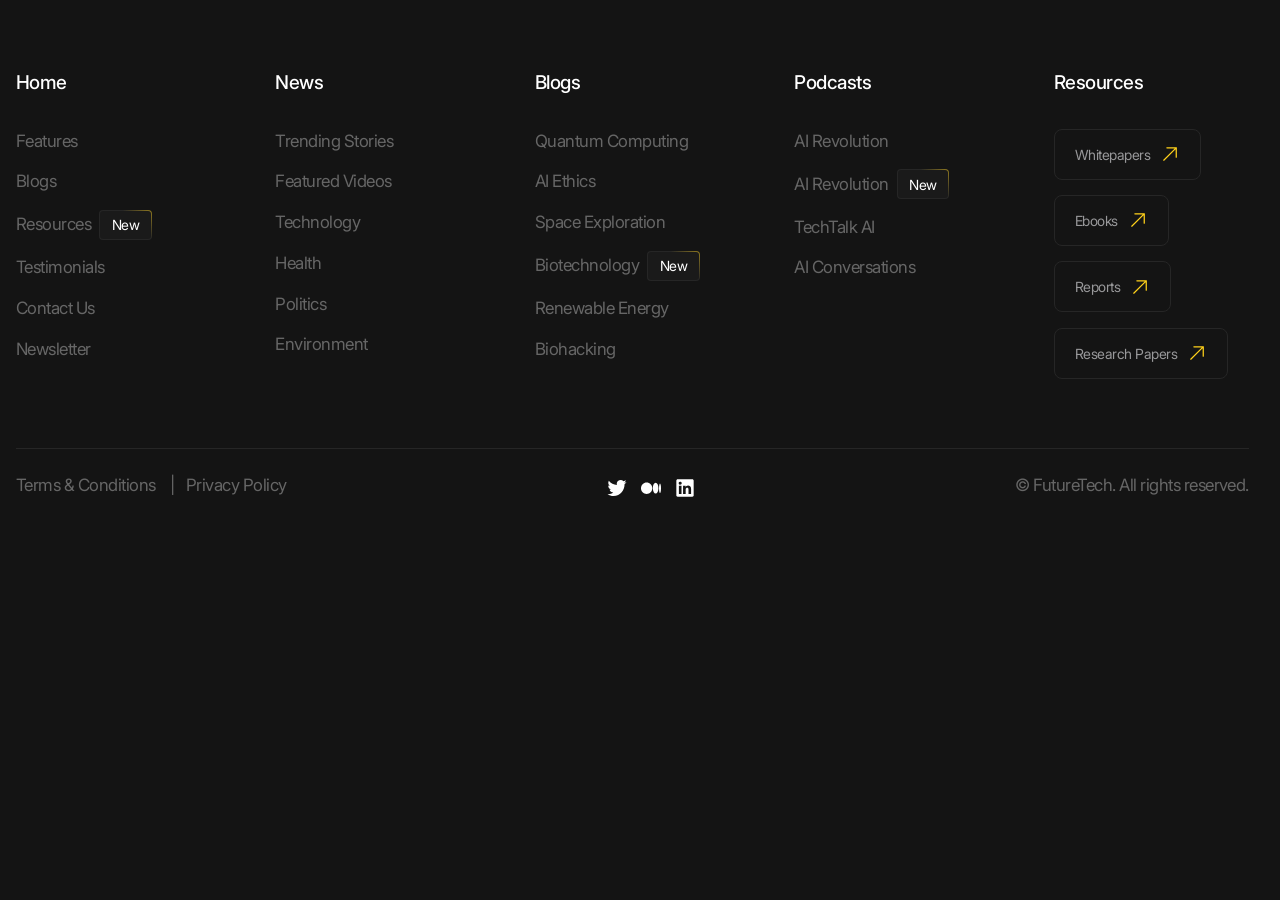
==== index.html @ 6d13c12e "footer" ====
<!doctype html>
<html lang="en">
  <head>
    <meta charset="UTF-8" />
    <meta name="viewport" content="width=device-width, initial-scale=1.0" />
    <title>Future Tech | Home</title>
    <link rel="stylesheet" href="./styles/main.css" />
  </head>
  <body>
    <header class="header" data-js-header>
      <div class="header__promo">
        <div class="header__promo-inner container">
          <a href="/" class="header__promo-link"
            ><span class="icon icon-yellow-arrow"
              >Subscribe to our Newsletter For New & latest Blogs and Resources</span
            ></a
          >
        </div>
      </div>
      <div class="header__body">
        <div class="header__body-inner container">
          <a href="/" title="Home" aria-label="Home" class="header__logo logo">
            <img src="./icons/Logo.svg" width="179" height="50" alt="" class="logo__image" />
          </a>
          <div class="header__overlay" data-js-header-overlay>
            <nav class="header__menu">
              <ul class="header__menu-list">
                <li class="header__menu-item">
                  <a href="/" class="header__menu-link is-active">Home</a>
                </li>
                <li class="header__menu-item">
                  <a href="/" class="header__menu-link">News</a>
                </li>
                <li class="header__menu-item">
                  <a href="/" class="header__menu-link">Podcasts</a>
                </li>
                <li class="header__menu-item">
                  <a href="/" class="header__menu-link">Resources</a>
                </li>
              </ul>
            </nav>
            <a href="/" class="header__contact-us-link button button-accent">Contact Us</a>
          </div>
          <button
            class="header__burger-button burger-button visible-mobile"
            type="button"
            aria-label="Open Menu"
            title="Open Menu"
            data-js-header-burger-button>
            <span class="burger-button__line"></span>
            <span class="burger-button__line"></span>
            <span class="burger-button__line"></span>
          </button>
        </div>
      </div>
    </header>
    
    <footer class="footer">
      <div class="footer__inner container">
        <div class="footer__body">
          <nav class="footer__menu">
            <div class="footer__menu-column">
              <a href="/" class="footer__menu-main-link">Home</a>
              <ul class="footer__menu-list">
                <li class="footer__menu-item">
                  <a href="/" class="footer__menu-link">Features </a>
                </li>
                <li class="footer__menu-item">
                  <a href="/" class="footer__menu-link">Blogs</a>
                </li>
                <li class="footer__menu-item">
                  <a href="/" class="footer__menu-link">Resources</a>
                  <span class="badge">New</span>
                </li>
                <li class="footer__menu-item">
                  <a href="/" class="footer__menu-link">Testimonials</a>
                </li>
                <li class="footer__menu-item">
                  <a href="/" class="footer__menu-link">Contact Us</a>
                </li>
                <li class="footer__menu-item">
                  <a href="/" class="footer__menu-link">Newsletter</a>
                </li>
              </ul>
            </div>
            <div class="footer__menu-column">
              <a href="/" class="footer__menu-main-link">News</a>
              <ul class="footer__menu-list">
                <li class="footer__menu-item">
                  <a href="/" class="footer__menu-link">Trending Stories</a>
                </li>
                <li class="footer__menu-item">
                  <a href="/" class="footer__menu-link">Featured Videos</a>
                </li>
                <li class="footer__menu-item">
                  <a href="/" class="footer__menu-link">Technology</a>
                </li>
                <li class="footer__menu-item">
                  <a href="/" class="footer__menu-link">Health</a>
                </li>
                <li class="footer__menu-item">
                  <a href="/" class="footer__menu-link">Politics</a>
                </li>
                <li class="footer__menu-item">
                  <a href="/" class="footer__menu-link">Environment</a>
                </li>
              </ul>
            </div>
            <div class="footer__menu-column">
              <a href="/" class="footer__menu-main-link">Blogs</a>
              <ul class="footer__menu-list">
                <li class="footer__menu-item">
                  <a href="/" class="footer__menu-link">Quantum Computing</a>
                </li>
                <li class="footer__menu-item">
                  <a href="/" class="footer__menu-link">AI Ethics</a>
                </li>
                <li class="footer__menu-item">
                  <a href="/" class="footer__menu-link">Space Exploration</a>
                </li>
                <li class="footer__menu-item">
                  <a href="/" class="footer__menu-link">Biotechnology</a>
                  <span class="badge">New</span>
                </li>
                <li class="footer__menu-item">
                  <a href="/" class="footer__menu-link">Renewable Energy</a>
                </li>
                <li class="footer__menu-item">
                  <a href="/" class="footer__menu-link">Biohacking</a>
                </li>
              </ul>
            </div>
            <div class="footer__menu-column">
              <a href="/" class="footer__menu-main-link">Podcasts</a>
              <ul class="footer__menu-list">
                <li class="footer__menu-item">
                  <a href="/" class="footer__menu-link">AI Revolution</a>
                </li>
                <li class="footer__menu-item">
                  <a href="/" class="footer__menu-link">AI Revolution</a>
                  <span class="badge">New</span>
                </li>
                <li class="footer__menu-item">
                  <a href="/" class="footer__menu-link">TechTalk AI</a>
                </li>
                <li class="footer__menu-item">
                  <a href="/" class="footer__menu-link">AI Conversations</a>
                </li>
              </ul>
            </div>
            <div class="footer__menu-column">
              <a href="/" class="footer__menu-main-link">Resources</a>
              <ul class="footer__menu-list">
                <li class="footer__menu-item">
                  <a href="/" class="footer__menu-link button"
                    ><span class="icon icon-yellow-arrow">Whitepapers</span></a
                  >
                </li>
                <li class="footer__menu-item">
                  <a href="/" class="footer__menu-link button"
                    ><span class="icon icon-yellow-arrow">Ebooks</span></a
                  >
                </li>
                <li class="footer__menu-item">
                  <a href="/" class="footer__menu-link button"
                    ><span class="icon icon-yellow-arrow">Reports</span></a
                  >
                </li>
                <li class="footer__menu-item">
                  <a href="/" class="footer__menu-link button"
                    ><span class="icon icon-yellow-arrow">Research Papers</span></a
                  >
                </li>
              </ul>
            </div>
          </nav>
        </div>
        <div class="footer__extra">
          <div class="footer__extra-menu">
            <ul class="footer__extra-menu-list">
              <li class="footer__extra-menu-item">
                <a href="/" class="footer__extra-menu-link"> Terms & Conditions </a>
              </li>
              <li class="footer__extra-menu-item">
                <a href="/" class="footer__extra-menu-link"> Privacy Policy </a>
              </li>
            </ul>
          </div>
          <div class="footer__soc1als soc1als">
            <ul class="soc1als__list">
              <li class="soc1als__item">
                <a
                  href=""
                  class="soc1als__link"
                  target="_blank"
                  aria-label="Twitter"
                  title="Twitter">
                  <svg
                    width="24"
                    height="24"
                    viewBox="0 0 24 24"
                    fill="none"
                    xmlns="http://www.w3.org/2000/svg">
                    <path
                      d="M21.0571 7.18114C21.0664 7.39235 21.0664 7.59395 21.0664 7.80515C21.0756 14.2084 16.3712 21.6004 7.76793 21.6004C5.23048 21.6004 2.73933 20.842 0.600098 19.4212C0.970528 19.4692 1.34096 19.4884 1.71139 19.4884C3.81358 19.4884 5.86021 18.7588 7.51789 17.4052C5.51756 17.3668 3.75802 16.0132 3.14681 14.0356C3.85063 14.1796 4.57296 14.1508 5.25826 13.9492C3.08198 13.5076 1.51691 11.5204 1.50765 9.20675C1.50765 9.18755 1.50765 9.16835 1.50765 9.14915C2.15591 9.52355 2.88751 9.73475 3.62837 9.75395C1.58174 8.33315 0.942746 5.50114 2.18369 3.28353C4.5637 6.31714 8.06427 8.15075 11.8241 8.35235C11.4445 6.67234 11.9631 4.90594 13.1762 3.71553C15.0561 1.88193 18.0196 1.97793 19.7977 3.92673C20.8441 3.71553 21.8535 3.31233 22.7704 2.74593C22.4185 3.86913 21.6869 4.81954 20.7145 5.42434C21.6406 5.30914 22.5481 5.04994 23.4001 4.66594C22.7704 5.64514 21.9739 6.48994 21.0571 7.18114Z"
                      fill="white" />
                  </svg>
                </a>
              </li>
              <li class="soc1als__item">
                <a href="" class="soc1als__link" target="_blank" aria-label="Medium" title="Medium">
                  <svg
                    width="24"
                    height="24"
                    viewBox="0 0 24 24"
                    fill="none"
                    xmlns="http://www.w3.org/2000/svg">
                    <path
                      d="M13.5374 12.2281C13.5374 15.9988 10.5069 19.0556 6.76883 19.0556C3.03073 19.0556 0 15.9981 0 12.2281C0 8.45806 3.0305 5.40039 6.76883 5.40039C10.5072 5.40039 13.5374 8.45737 13.5374 12.2281Z"
                      fill="white" />
                    <path
                      d="M20.9627 12.2285C20.9627 15.7778 19.4474 18.6563 17.5783 18.6563C15.7091 18.6563 14.1938 15.7778 14.1938 12.2285C14.1938 8.67922 15.7089 5.80078 17.578 5.80078C19.4472 5.80078 20.9625 8.67829 20.9625 12.2285"
                      fill="white" />
                    <path
                      d="M24 12.228C24 15.4073 23.4672 17.9862 22.8097 17.9862C22.1522 17.9862 21.6196 15.408 21.6196 12.228C21.6196 9.04797 22.1525 6.46973 22.8097 6.46973C23.467 6.46973 24 9.04774 24 12.228Z"
                      fill="white" />
                  </svg>
                </a>
              </li>
              <li class="soc1als__item">
                <a
                  href=""
                  class="soc1als__link"
                  target="_blank"
                  aria-label="LinkedIn"
                  title="LinkedIn">
                  <svg
                    width="24"
                    height="24"
                    viewBox="0 0 24 24"
                    fill="none"
                    xmlns="http://www.w3.org/2000/svg">
                    <path
                      d="M20.8647 1.59961H3.13554C2.72832 1.59961 2.33777 1.76138 2.04982 2.04933C1.76187 2.33728 1.6001 2.72783 1.6001 3.13505V20.8642C1.6001 21.2714 1.76187 21.6619 2.04982 21.9499C2.33777 22.2378 2.72832 22.3996 3.13554 22.3996H20.8647C21.2719 22.3996 21.6624 22.2378 21.9504 21.9499C22.2383 21.6619 22.4001 21.2714 22.4001 20.8642V3.13505C22.4001 2.72783 22.2383 2.33728 21.9504 2.04933C21.6624 1.76138 21.2719 1.59961 20.8647 1.59961ZM7.79965 19.3186H4.67243V9.38516H7.79965V19.3186ZM6.23388 8.00861C5.87915 8.00661 5.53296 7.89958 5.239 7.70102C4.94504 7.50246 4.71649 7.22127 4.58219 6.89294C4.44789 6.56461 4.41386 6.20386 4.48439 5.8562C4.55492 5.50855 4.72686 5.18958 4.9785 4.93955C5.23014 4.68952 5.5502 4.51964 5.8983 4.45134C6.2464 4.38304 6.60693 4.41939 6.93439 4.5558C7.26185 4.6922 7.54156 4.92255 7.73823 5.21778C7.9349 5.51301 8.03971 5.85988 8.03943 6.21461C8.04278 6.45211 7.99827 6.68784 7.90857 6.90777C7.81887 7.1277 7.68582 7.32732 7.51733 7.49473C7.34884 7.66215 7.14837 7.79392 6.92787 7.88221C6.70736 7.97049 6.47134 8.01348 6.23388 8.00861ZM19.3263 19.3273H16.2005V13.9005C16.2005 12.3001 15.5202 11.8061 14.642 11.8061C13.7147 11.8061 12.8047 12.5052 12.8047 13.9409V19.3273H9.67743V9.39239H12.6848V10.7689H12.7252C13.0271 10.1579 14.0844 9.11361 15.6979 9.11361C17.4428 9.11361 19.3278 10.1493 19.3278 13.1826L19.3263 19.3273Z"
                      fill="white" />
                  </svg>
                </a>
              </li>
            </ul>
          </div>
          <p class="footer__copyright">
            © <time datetime="2024"></time> FutureTech. All rights reserved.
          </p>
        </div>
      </div>
    </footer>
    <script src="./scripts/main.js" type="module" defer></script>
  </body>
</html>
---- styles/main.css ----
@charset "UTF-8";
/**
  Нормализация блочной модели
 */
*,
::before,
::after {
  box-sizing: border-box;
}

/**
  Убираем внутренние отступы слева тегам списков,
  у которых есть атрибут class
 */
:where(ul, ol):where([class]) {
  padding-left: 0;
}

/**
  Убираем внешние отступы body и двум другим тегам,
  у которых есть атрибут class
 */
body,
:where(blockquote, figure):where([class]) {
  margin: 0;
}

/**
  Убираем внешние отступы вертикали нужным тегам,
  у которых есть атрибут class
 */
:where(h1, h2, h3, h4, h5, h6, p, ul, ol, dl):where([class]) {
  margin-block: 0;
}

:where(dd[class]) {
  margin-left: 0;
}

:where(fieldset[class]) {
  margin-left: 0;
  padding: 0;
  border: none;
}

/**
  Убираем стандартный маркер маркированному списку,
  у которого есть атрибут class
 */
:where(ul[class]) {
  list-style: none;
}

:where(address[class]) {
  font-style: normal;
}

/**
  Обнуляем вертикальные внешние отступы параграфа,
  объявляем локальную переменную для внешнего отступа вниз,
  чтобы избежать взаимодействие с более сложным селектором
 */
p {
  --paragraphMarginBottom: 24px;
  margin-block: 0;
}

/**
  Внешний отступ вниз для параграфа без атрибута class,
  который расположен не последним среди своих соседних элементов
 */
p:where(:not([class]):not(:last-child)) {
  margin-bottom: var(--paragraphMarginBottom);
}

/**
  Упрощаем работу с изображениями и видео
 */
img,
video {
  display: block;
  max-width: 100%;
  height: auto;
}

/**
  Наследуем свойства шрифт для полей ввода
 */
input,
textarea,
select,
button {
  font: inherit;
}

html {
  /**
    Пригодится в большинстве ситуаций
    (когда, например, нужно будет "прижать" футер к низу сайта)
   */
  height: 100%;
  /**
    Убираем скачок интерфейса по горизонтали
    при появлении / исчезновении скроллбара
   */
  scrollbar-gutter: stable;
}

/**
  Плавный скролл
 */
html,
:has(:target) {
  scroll-behavior: smooth;
}

body {
  /**
    Пригодится в большинстве ситуаций
    (когда, например, нужно будет "прижать" футер к низу сайта)
   */
  min-height: 100%;
  /**
    Унифицированный интерлиньяж
   */
  line-height: 1.5;
}

/**
  Нормализация высоты элемента ссылки при его инспектировании в DevTools
 */
a:where([class]) {
  display: inline-flex;
}

/**
  Курсор-рука при наведении на элемент
 */
button,
label {
  cursor: pointer;
}

/**
  Приводим к единому цвету svg-элементы
 */
[fill] {
  fill: currentColor;
}

[stroke] {
  stroke: currentColor;
}

/**
  Чиним баг задержки смены цвета при взаимодействии с svg-элементами
 */
svg * {
  transition-property: fill, stroke;
}

/**
  Удаляем все анимации и переходы для людей,
  которые предпочитают их не использовать
 */
@media (prefers-reduced-motion: reduce) {
  *,
  ::before,
  ::after {
    animation-duration: 0.01ms !important;
    animation-iteration-count: 1 !important;
    transition-duration: 0.01ms !important;
    scroll-behavior: auto !important;
  }
}
html.is-lock {
  overflow: hidden;
}

body {
  font-size: clamp(0.875rem, 0.7944214876rem + 0.3305785124vw, 1.125rem);
  display: flex;
  flex-direction: column;
  font-family: var(--font-family-base);
  letter-spacing: -0.03em;
  color: var(--color-gray-50);
  background-color: var(--color-dark);
}

main {
  flex-grow: 1;
}

h1,
.h1,
h2,
.h2,
h3,
.h3,
h4,
.h4,
h5,
.h5,
h6,
.h6 {
  color: var(--color-light);
}

h1,
.h1,
h2,
.h2,
h3,
.h3 {
  font-family: var(--font-family-accent);
  font-weight: 500;
}

h4,
.h4,
h5,
.h5,
h6,
.h6 {
  font-weight: 600;
}

h1,
.h1 {
  font-size: clamp(1.875rem, 1.069214876rem + 3.305785124vw, 4.375rem);
  line-height: 1.2;
}

h2,
.h2 {
  font-size: clamp(1.75rem, 1.145661157rem + 2.479338843vw, 3.625rem);
  line-height: 1.3;
}

h3,
.h3 {
  font-size: clamp(1.5rem, 1.1776859504rem + 1.3223140496vw, 2.5rem);
  line-height: 1.5;
}

h4,
.h4 {
  font-size: clamp(1.125rem, 0.9638429752rem + 0.6611570248vw, 1.625rem);
}

h5,
.h5 {
  font-size: clamp(1.125rem, 1.0041322314rem + 0.4958677686vw, 1.5rem);
}

h6,
.h6 {
  font-size: clamp(1rem, 0.9194214876rem + 0.3305785124vw, 1.25rem);
}

a,
button,
label,
input,
select,
textarea,
svg * {
  transition-duration: var(--0transition-duration);
}

a {
  color: inherit;
}
@media (any-hover: hover) {
  a:hover {
    color: var(--color-accent);
  }
}
@media (any-hover: none) {
  a:active {
    color: var(--color-accent);
  }
}
a[class] {
  text-decoration: none;
}

:focus-visible {
  outline: 0.125rem dashed var(--color-light);
  outline-offset: 0.25rem;
  transition-duration: 0s !important;
}

a[aria-label],
button[aria-label] {
  position: relative;
}
a[aria-label]::before,
button[aria-label]::before {
  position: absolute;
  top: 50%;
  left: 50%;
  translate: -50% -50%;
  width: 2.75rem;
  height: 2.75rem;
  content: "";
}

.container {
  max-width: calc(var(--container-width) + var(--container-padding-x) * 2);
  margin-inline: auto;
  padding-inline: var(--container-padding-x);
}

.visually-hidden {
  position: absolute !important;
  width: 1px !important;
  height: 1px !important;
  margin: -1px !important;
  border: 0 !important;
  padding: 0 !important;
  white-space: nowrap !important;
  clip: rect(0 0 0 0) !important;
  clip-path: inset(100%) !important;
  overflow: hidden !important;
}

@media (width <= 47.99875rem) {
  .hidden-mobile {
    display: none !important;
  }
}

@media (width > 47.99875rem) {
  .visible-mobile {
    display: none !important;
  }
}

:root {
  --color-light: #fff;
  --color-dark: #141414;
  --color-dark-10: #1a1a1a;
  --color-dark-15: #262626;
  --color-dark-20: #333333;
  --color-dark-40: #666666;
  --color-gray-50: #7e7e81;
  --color-gray-60: #98989a;
  --color-accent: #ffd11a;
  --color-red: #ff5500;
  --font-family-base: "Inter", sans-serif;
  --font-family-accent: "Kumbh Sans", sans-serif;
  --gradient: linear-gradient(45deg, var(--color-dark-15) 64%, var(--color-accent) 136%);
  --container-width: 100rem;
  --container-padding-x: 1rem;
}
@media (width <= 90.06125rem) {
  :root {
    --container-width: 80rem;
  }
}
:root {
  --transition-duration: 0.2s;
  --border: 0.0625rem solid var(--color-dark-15);
}

@font-face {
  font-family: "Kumbch Sans";
  src: url("../fonts/KumbhSans-Regular.woff2") format("woff2");
  font-weight: 400;
  font-style: normal;
  font-display: swap;
}
@font-face {
  font-family: "Inter";
  src: url("../fonts/Inter-Regular.woff2") format("woff2");
  font-weight: 400;
  font-style: normal;
  font-display: swap;
}
@font-face {
  font-family: "Inter";
  src: url("../fonts/Inter-Medium.woff2") format("woff2");
  font-weight: 500;
  font-style: normal;
  font-display: swap;
}
@font-face {
  font-family: "Inter";
  src: url("../fonts/Inter-SemiBold.woff2") format("woff2");
  font-weight: 600;
  font-style: normal;
  font-display: swap;
}
@font-face {
  font-family: "Inter";
  src: url("../fonts/Inter-Bold.woff2") format("woff2");
  font-weight: 700;
  font-style: normal;
  font-display: swap;
}
.icon {
  display: inline-flex;
  align-items: center;
  -moz-column-gap: 0.625rem;
       column-gap: 0.625rem;
}
.icon::after {
  --size: 1.5rem;
  width: var(--size);
  height: var(--size);
}
@media (width <= 90.06125rem) {
  .icon::after {
    --size: 1.25rem;
  }
}
.icon::after {
  content: "";
  flex-shrink: 0;
  background-position: center;
  background-size: contain;
  background-repeat: no-repeat;
}
.icon-yellow-arrow::after {
  background-image: url("../../icons/promo-Icon.svg");
}

.logo {
  max-width: clamp(7.8125rem, 6.7246900826rem + 4.4628099174vw, 11.1875rem);
}

.button {
  display: inline-flex;
  justify-content: center;
  font-size: 1.125rem;
  padding: 1.125rem 1.5rem;
  color: var(--color-gray-60);
  background-color: var(--color-dark);
  white-space: nowrap;
  border: var(--border);
  border-radius: 0.75rem;
}
@media (width <= 90.06125rem) {
  .button {
    padding: 0.875rem 1.25rem;
    font-size: 0.875rem;
    border-radius: 0.5rem;
  }
}
@media (any-hover: hover) {
  .button:hover {
    color: var(--color-accent);
    border-color: var(--color-accent);
    background-color: var(--color-dark-15);
  }
}
@media (any-hover: none) {
  .button:active {
    color: var(--color-accent);
    border-color: var(--color-accent);
    background-color: var(--color-dark-15);
  }
}
.button-accent {
  background-color: var(--color-accent);
  color: var(--color-dark);
  font-weight: 500;
  border-radius: 0.5rem;
}

.burger-button {
  width: 2.125rem;
  height: 2.125rem;
}
@media (any-hover: hover) {
  .burger-button:hover {
    color: var(--color-accent);
  }
}
@media (any-hover: none) {
  .burger-button:active {
    color: var(--color-accent);
  }
}
.burger-button {
  display: inline-flex;
  flex-direction: column;
  justify-content: space-between;
  padding: 0.53125rem 0.28125rem;
  color: var(--color-light);
  background-color: transparent;
  border: none;
}
.burger-button.is-active .burger-button__line:first-child {
  rotate: 45deg;
  transform-origin: 0;
  translate: 0.3em -0.1em;
}
.burger-button.is-active .burger-button__line:nth-child(2) {
  rotate: -45deg;
}
.burger-button.is-active .burger-button__line:last-child {
  width: 0;
}
.burger-button__line {
  width: 100%;
  height: 0.125rem;
  border-radius: 1rem;
  background-color: currentColor;
  transition-duration: var(--transition-duration);
}
.burger-button__line:last-child {
  width: 55%;
  align-self: end;
}

.header {
  position: sticky;
  top: 0;
  z-index: 100;
  animation-name: scrolling-header;
  animation-fill-mode: both;
  animation-timeline: scroll();
  animation-range: 6.25rem 12.5rem;
}
@keyframes scrolling-header {
  to {
    box-shadow: 0 0 1rem 0 var(--color-dark-40);
  }
}
.header__promo {
  text-align: center;
  padding-block: 1.25rem;
  border-bottom: var(--border);
  background-color: var(--color-dark);
}
@media (width <= 47.99875rem) {
  .header__promo {
    padding-block: 0.875rem;
  }
}
.header__body {
  padding-block: 1.5rem;
  background-color: var(--color-dark-10);
}
@media (width <= 47.99875rem) {
  .header__body {
    padding-block: 1.25rem;
  }
}
.header__body-inner {
  display: flex;
  justify-content: space-between;
  align-items: center;
  -moz-column-gap: 1rem;
       column-gap: 1rem;
}
@media (width > 47.99875rem) {
  .header__overlay {
    display: contents;
  }
}
@media (width <= 47.99875rem) {
  .header__overlay {
    position: fixed;
    inset: 0;
    padding: 1rem;
    display: flex;
    flex-direction: column;
    justify-content: center;
    row-gap: 0.1875rem;
    background-color: var(--color-dark);
    transition-duration: var(--transition-duration);
  }
  .header__overlay:not(.is-active) {
    opacity: 0;
    visibility: hidden;
    translate: 100%;
  }
}
@media (width <= 47.99875rem) {
  .header__menu {
    overflow-x: auto;
  }
}
.header__menu-list {
  display: flex;
  align-items: center;
  -moz-column-gap: 1rem;
       column-gap: 1rem;
}
@media (width <= 90.06125rem) {
  .header__menu-list {
    -moz-column-gap: 0.375rem;
         column-gap: 0.375rem;
  }
}
@media (width <= 47.99875rem) {
  .header__menu-list {
    flex-direction: column;
    row-gap: 2rem;
    margin-bottom: 2rem;
  }
}
.header__menu-link {
  padding: 0.875rem 1.5rem;
  color: var(--color-gray-50);
}
@media (width <= 90.06125rem) {
  .header__menu-link {
    padding: 0.625rem 1.125rem;
  }
}
.header__menu-link.is-active {
  font-weight: 500;
  color: var(--color-light);
  background-color: var(--color-dark);
  border-radius: 0.625rem;
  border: var(--border);
  pointer-events: none;
}
@media (width <= 47.99875rem) {
  .header__contact-us-link {
    width: 100%;
    align-self: center;
    max-width: 18.75rem;
  }
}

.badge {
  display: inline-flex;
  border-radius: 0.375rem;
  background-color: var(--color-dark-10);
  padding: clamp(0.125rem, 0.0847107438rem + 0.1652892562vw, 0.25rem) clamp(0.625rem, 0.5847107438rem + 0.1652892562vw, 0.75rem);
  border-radius: 0.375rem;
  border: 0.0625rem solid transparent;
  background: linear-gradient(var(--color-dark-10), var(--color-dark-10)) padding-box, var(--gradient) border-box;
  font-size: 1rem;
  color: var(--color-light);
}
@media (width <= 90.06125rem) {
  .badge {
    border-radius: 0.25rem;
    font-size: 0.875rem;
  }
}

.soc1als__list {
  display: flex;
  -moz-column-gap: 1.25rem;
       column-gap: 1.25rem;
  color: var(--color-light);
}
@media (width <= 90.06125rem) {
  .soc1als__list {
    -moz-column-gap: 0.875rem;
         column-gap: 0.875rem;
  }
}
.soc1als__item {
  display: flex;
}
.soc1als__link {
  --size: 1.5rem;
  width: var(--size);
  height: var(--size);
}
@media (width <= 90.06125rem) {
  .soc1als__link {
    --size: 1.25rem;
  }
}

.footer {
  color: var(--color-dark-40);
}
.footer__body {
  padding-block: clamp(2.5rem, 1.694214876rem + 3.305785124vw, 5rem);
  border-bottom: var(--border);
}
.footer__menu {
  display: grid;
  grid-template-columns: repeat(5, 1fr);
  align-items: start;
  -moz-column-gap: clamp(1.25rem, 0.041322314rem + 4.958677686vw, 5rem);
       column-gap: clamp(1.25rem, 0.041322314rem + 4.958677686vw, 5rem);
}
@media (width <= 63.99875rem) {
  .footer__menu {
    grid-template-columns: repeat(2, 1fr);
    row-gap: 2.5rem;
  }
}
@media (width <= 47.99875rem) {
  .footer__menu {
    row-gap: 1.25rem;
  }
}
.footer__menu-column {
  display: grid;
  row-gap: clamp(1rem, 0.597107438rem + 1.652892562vw, 2.25rem);
}
@media (width <= 63.99875rem) {
  .footer__menu-column:last-child {
    grid-column: -1/1;
  }
  .footer__menu-column:last-child .footer__menu-list {
    flex-direction: row;
    flex-wrap: wrap;
    gap: 0.75rem;
  }
}
.footer__menu-main-link {
  color: var(--color-light);
  font-weight: 500;
  font-size: clamp(1rem, 0.9194214876rem + 0.3305785124vw, 1.25rem);
}
.footer__menu-list {
  display: flex;
  flex-direction: column;
  row-gap: clamp(0.5rem, 0.298553719rem + 0.826446281vw, 1.125rem);
}
.footer__menu-item {
  display: flex;
  align-items: center;
  -moz-column-gap: 0.5rem;
       column-gap: 0.5rem;
}
.footer__extra {
  display: flex;
  align-items: center;
  justify-content: space-between;
  -moz-column-gap: 1rem;
       column-gap: 1rem;
  padding-block: 2.5rem;
}
@media (width <= 90.06125rem) {
  .footer__extra {
    padding-block: 1.5rem;
  }
}
@media (width <= 47.99875rem) {
  .footer__extra {
    flex-direction: column;
    row-gap: 1.25rem;
  }
}
.footer__extra-menu-list {
  display: flex;
}
.footer__extra-menu-item:not(:last-child)::after {
  content: "|";
  margin-inline: 0.6875rem;
}
@media (width <= 47.99875rem) {
  .footer__soc1als {
    order: -1;
  }
}

header {
  display: none !important;
}/*# sourceMappingURL=main.css.map */
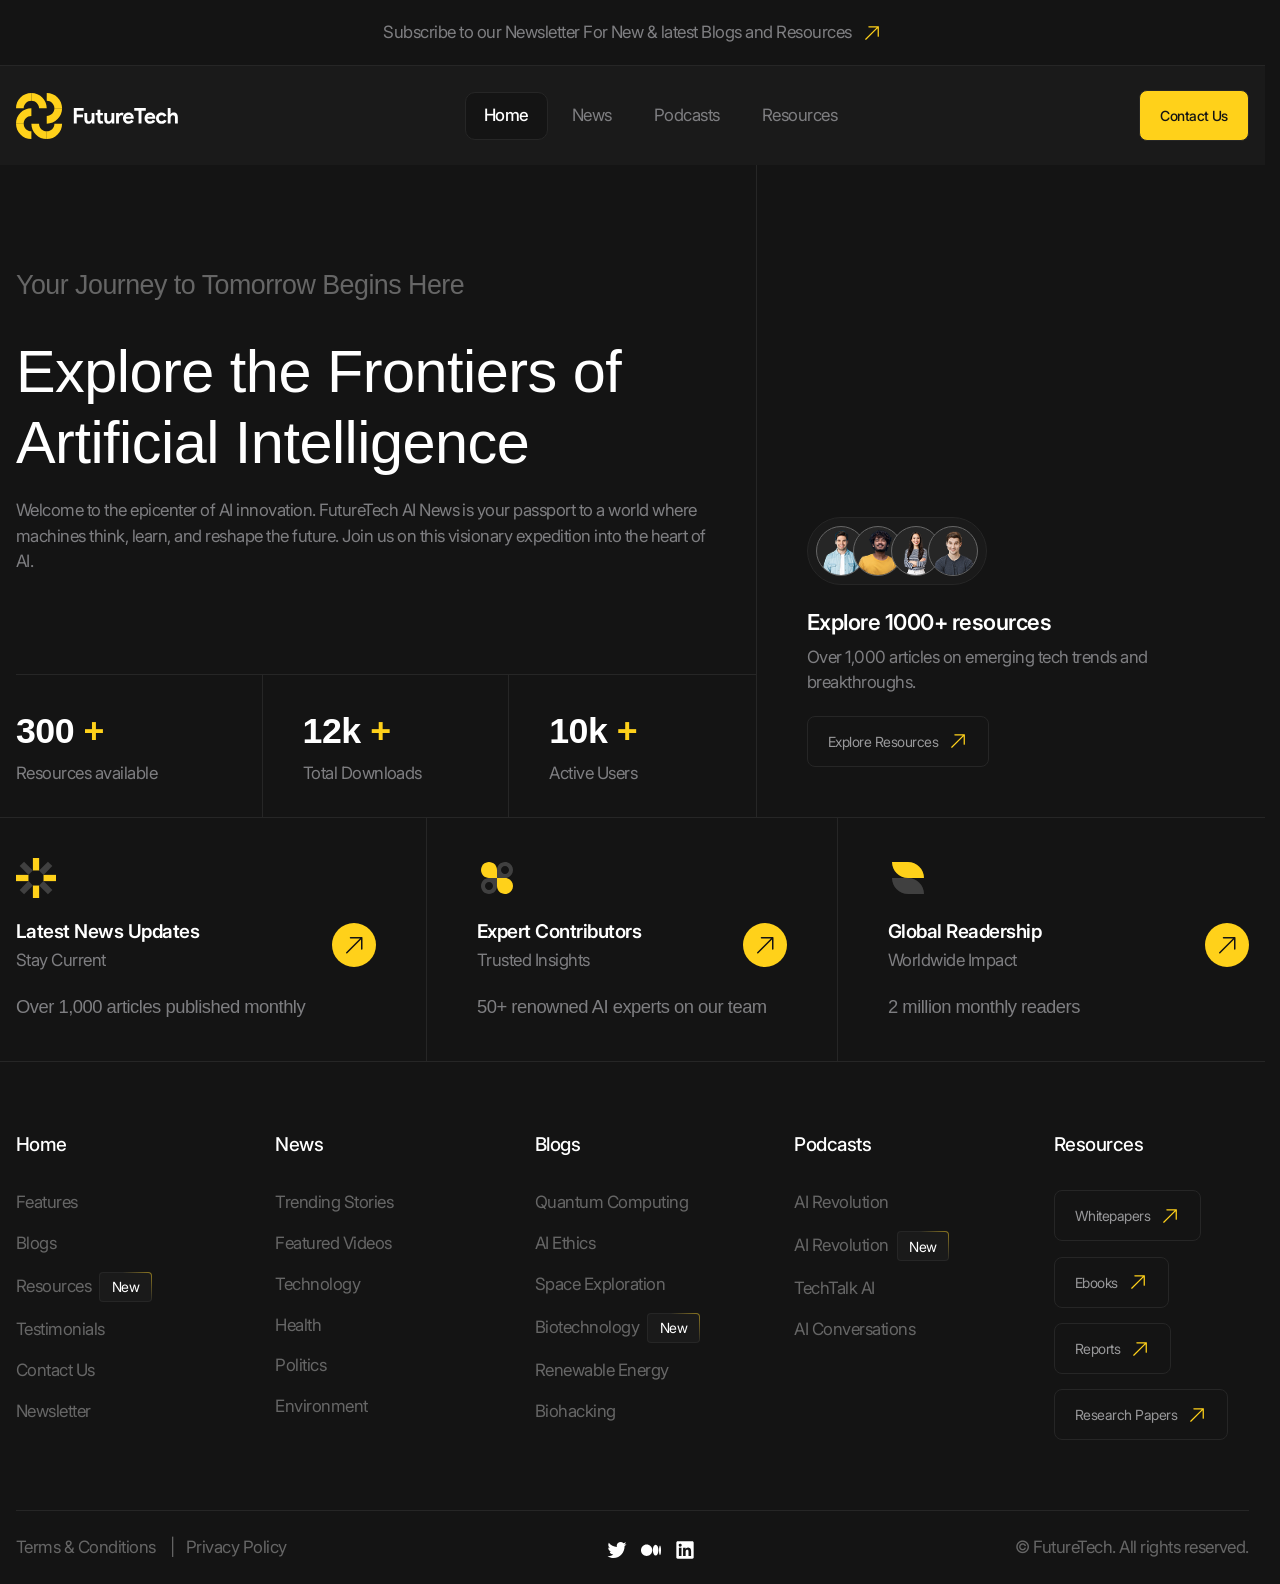
==== commit 16dc7d78: "hero" ====
--- a/index.html
+++ b/index.html
@@ -54,7 +54,135 @@
         </div>
       </div>
     </header>
-    
+    <main>
+      <section class="hero" aria-labelledby="hero-title">
+        <div class="hero__main container">
+          <div class="hero__body">
+            <p class="hero__subtitle">Your Journey to Tomorrow Begins Here</p>
+            <h1 class="hero__title" id="hero-title">
+              Explore the Frontiers of Artificial Intelligence
+            </h1>
+            <div class="hero__description">
+              <p>
+                Welcome to the epicenter of AI innovation. FutureTech AI News is your passport to a
+                world where machines think, learn, and reshape the future. Join us on this visionary
+                expedition into the heart of AI.
+              </p>
+            </div>
+          </div>
+          <div class="hero__metrics metrics full-vw-line  full-vw-line--top full-vw-line--left">
+            <dl class="metrics__list">
+              <div class="metrics__item">
+                <dt class="metrics__key">Resources available</dt>
+                <dd class="metrics__value h3">300 <span class="metrics__plus">+</span></dd>
+              </div>
+              <div class="metrics__item">
+                <dt class="metrics__key">Total Downloads</dt>
+                <dd class="metrics__value h3">12k <span class="metrics__plus">+</span></dd>
+              </div>
+              <div class="metrics__item">
+                <dt class="metrics__key">Active Users</dt>
+                <dd class="metrics__value h3">10k <span class="metrics__plus">+</span></dd>
+              </div>
+            </dl>
+          </div>
+          <div class="hero__resources-preview resources-preview">
+            <div class="resources-preview__team team">
+              <img
+                src="./images/team/1.png"
+                alt=""
+                width="60"
+                height="60"
+                loading="lazy"
+                class="team__person" />
+              <img
+                src="./images/team/2.png"
+                alt=""
+                width="60"
+                height="60"
+                loading="lazy"
+                class="team__person" />
+              <img
+                src="./images/team/3.png"
+                alt=""
+                width="60"
+                height="60"
+                loading="lazy"
+                class="team__person" />
+              <img
+                src="./images/team/4.png"
+                alt=""
+                width="60"
+                height="60"
+                loading="lazy"
+                class="team__person" />
+            </div>
+            <div class="resources-preview__body">
+              <p class="resources-preview__title h5">Explore 1000+ resources</p>
+              <div class="resources-preview__subtitle">
+                Over 1,000 articles on emerging tech trends and breakthroughs.
+              </div>
+            </div>
+            <a href="" class="resources-preview__button button icon icon-yellow-arrow"
+              >Explore Resources</a
+            >
+          </div>
+        </div>
+        <div class="hero__advantages">
+          <h2 class="visually-hidden">Our Advantages</h2>
+          <ul class="hero__advantages-list container">
+            <li class="hero__advantages-item">
+              <div class="advantage-card">
+                <img
+                  src="./images/advantages/1.svg"
+                  alt=""
+                  width="50"
+                  height="50"
+                  loading="lazy"
+                  class="advantage-card__image" />
+                <a href="/" class="advantage-card__link">
+                  <h3 class="advantage-card__title h6">Latest News Updates</h3>
+                  <p class="advantage-card__subtitle">Stay Current</p>
+                </a>
+                <p class="advantage-card__details">Over 1,000 articles published monthly</p>
+              </div>
+            </li>
+            <li class="hero__advantages-item">
+              <div class="advantage-card">
+                <img
+                  src="./images/advantages/2.svg"
+                  alt=""
+                  width="50"
+                  height="50"
+                  loading="lazy"
+                  class="advantage-card__image" />
+                <a href="/" class="advantage-card__link">
+                  <h3 class="advantage-card__title h6">Expert Contributors</h3>
+                  <p class="advantage-card__subtitle">Trusted Insights</p>
+                </a>
+                <p class="advantage-card__details">50+ renowned AI experts on our team</p>
+              </div>
+            </li>
+            <li class="hero__advantages-item">
+              <div class="advantage-card">
+                <img
+                  src="./images/advantages/3.svg"
+                  alt=""
+                  width="50"
+                  height="50"
+                  loading="lazy"
+                  class="advantage-card__image" />
+                <a href="/" class="advantage-card__link">
+                  <h3 class="advantage-card__title h6">Global Readership</h3>
+                  <p class="advantage-card__subtitle">Worldwide Impact</p>
+                </a>
+                <p class="advantage-card__details">2 million monthly readers</p>
+              </div>
+            </li>
+          </ul>
+        </div>
+      </section>
+    </main>
     <footer class="footer">
       <div class="footer__inner container">
         <div class="footer__body">
--- a/styles/main.css
+++ b/styles/main.css
@@ -335,6 +335,30 @@
   .visible-mobile {
     display: none !important;
   }
+}
+
+.full-vw-line {
+  position: relative;
+}
+.full-vw-line::before, .full-vw-line::after {
+  position: absolute;
+  width: calc((100vw - var(--container-width)) / 2);
+  height: 0.0625rem;
+  background-color: var(--color-dark-15);
+}
+.full-vw-line--top::before {
+  content: "";
+  bottom: 100%;
+}
+.full-vw-line--bottom::after {
+  content: "";
+  top: 100%;
+}
+.full-vw-line--right::after, .full-vw-line--right::before {
+  left: 100%;
+}
+.full-vw-line--left::after, .full-vw-line--left::before {
+  right: 100%;
 }
 
 :root {
@@ -759,6 +783,287 @@
   }
 }
 
-header {
-  display: none !important;
+.metrics__list {
+  display: grid;
+  grid-template-columns: repeat(3, 1fr);
+}
+.metrics__item {
+  display: flex;
+  flex-direction: column-reverse;
+  row-gap: 0.625rem;
+  padding: 3.125rem;
+}
+@media (width <= 90.06125rem) {
+  .metrics__item {
+    padding: 1.875rem 2.5rem;
+    row-gap: 0.125rem;
+  }
+}
+@media (width <= 63.99875rem) {
+  .metrics__item {
+    row-gap: 0;
+    padding: 1.25rem;
+  }
+}
+.metrics__item:first-child {
+  padding-left: 0;
+}
+.metrics__item:not(:last-child) {
+  border-right: var(--border);
+}
+.metrics__value {
+  font-weight: 600;
+}
+.metrics__plus {
+  color: var(--color-accent);
+}
+
+.team {
+  --personImgSize: 3.75rem;
+  display: flex;
+  padding: 0.625rem;
+  background-color: var(--color-dark-10);
+  border-radius: 6.25rem;
+  border: var(--border);
+}
+@media (width <= 90.06125rem) {
+  .team {
+    padding: 0.5rem;
+    --personImgSize: 3.125rem;
+  }
+}
+@media (width <= 63.99875rem) {
+  .team {
+    --personImgSize: 2.5rem;
+  }
+}
+.team__person {
+  width: var(--personImgSize);
+  background-color: var(--color-dark-15);
+  border-radius: 50%;
+  border: 0.125rem solid var(--color-dark-40);
+}
+@media (width <= 90.06125rem) {
+  .team__person {
+    border-width: 0.0625rem;
+  }
+}
+.team__person:not(:first-child) {
+  margin-left: calc(var(--personImgSize) / 4 * -1);
+}
+
+.resources-preview {
+  display: flex;
+  flex-direction: column;
+  row-gap: 1.875rem;
+  align-items: start;
+  justify-content: end;
+}
+@media (width <= 90.06125rem) {
+  .resources-preview {
+    row-gap: 1.25rem;
+  }
+}
+.resources-preview__body {
+  display: grid;
+  row-gap: 0.875rem;
+}
+@media (width <= 90.06125rem) {
+  .resources-preview__body {
+    row-gap: 0.375rem;
+  }
+}
+@media (width <= 30.06125rem) {
+  .resources-preview__button {
+    width: 100%;
+  }
+}
+
+.advantage-card {
+  display: grid;
+  row-gap: 1.875rem;
+}
+@media (width <= 90.06125rem) {
+  .advantage-card {
+    row-gap: 1.25rem;
+  }
+}
+@media (width <= 47.99875rem) {
+  .advantage-card {
+    row-gap: 0.875rem;
+  }
+}
+@media (width <= 90.06125rem) {
+  .advantage-card__image {
+    width: 2.5rem;
+  }
+}
+@media (width <= 47.99875rem) {
+  .advantage-card__image {
+    width: 1.875rem;
+  }
+}
+.advantage-card__link {
+  --circleSize: 3.25rem;
+  --circleMarginLeft: 1.25rem;
+  position: relative;
+  display: grid;
+  row-gap: 0.25rem;
+  padding-right: calc(var(--circleSize) + var(--circleMarginLeft));
+}
+.advantage-card__link:after {
+  width: var(--circleSize);
+  height: var(--circleSize);
+  position: absolute;
+  top: 50%;
+  translate: 0 -50%;
+  content: "";
+  right: 0;
+  background: url(../../icons/black-arrow.svg) no-repeat center;
+  background-color: var(--color-accent);
+  border-radius: 50%;
+}
+@media (width <= 90.06125rem) {
+  .advantage-card__link {
+    --circleSize: 2.75rem;
+    --circleMarginLeft: 0.875rem;
+    row-gap: 0.125rem;
+  }
+}
+@media (width <= 47.99875rem) {
+  .advantage-card__link {
+    --circleSize: 2.5rem;
+  }
+}
+.advantage-card__title {
+  font-family: var(--font-family-base);
+}
+.advantage-card__details {
+  font-size: clamp(0.875rem, 0.7541322314rem + 0.4958677686vw, 1.25rem);
+  font-family: var(--font-family-accent);
+}
+
+@media (width > 63.99875rem) {
+  .hero__main {
+    display: grid;
+    grid-template-columns: 60% auto;
+    grid-template-areas: "body resources-preview" "metrics resources-preview";
+  }
+}
+.hero__body {
+  grid-area: body;
+  padding-top: 9.375rem;
+  padding-right: 3.125rem;
+  padding-bottom: 6.25rem;
+}
+@media (width <= 90.06125rem) {
+  .hero__body {
+    padding-block: 6.25rem;
+    padding-right: 2.5rem;
+  }
+}
+@media (width <= 63.99875rem) {
+  .hero__body {
+    padding-right: 0;
+    padding-top: 2.5rem;
+    padding-bottom: 1.875rem;
+  }
+}
+.hero__subtitle {
+  font-size: clamp(1.125rem, 0.8832644628rem + 0.9917355372vw, 1.875rem);
+  font-weight: 500;
+  color: var(--color-dark-40);
+  font-family: var(--font-family-accent);
+}
+.hero__subtitle:not(:last-child) {
+  margin-bottom: 1.875rem;
+}
+@media (width <= 47.99875rem) {
+  .hero__subtitle:not(:last-child) {
+    margin-bottom: 0.875rem;
+  }
+}
+.hero__title:not(:last-child) {
+  margin-bottom: 1.25rem;
+}
+@media (width <= 63.99875rem) {
+  .hero__title:not(:last-child) {
+    margin-bottom: 0.625rem;
+  }
+}
+.hero__metrics {
+  grid-area: metrics;
+}
+@media (width > 63.99875rem) {
+  .hero__metrics {
+    border-top: var(--border);
+  }
+}
+@media (width <= 63.99875rem) {
+  .hero__metrics:before {
+    width: 100vw;
+    right: calc(var(--container-padding-x) * -1);
+  }
+}
+.hero__resources-preview {
+  grid-area: resources-preview;
+  padding-left: 5rem;
+  padding-bottom: 5rem;
+  background: url(../../images/resources-preview/bg.png) 0 0/cover no-repeat;
+}
+@media (width <= 90.06125rem) {
+  .hero__resources-preview {
+    padding-left: 3.125rem;
+    padding-bottom: 3.125rem;
+  }
+}
+@media (width > 63.99875rem) {
+  .hero__resources-preview {
+    border-left: var(--border);
+  }
+}
+@media (width <= 63.99875rem) {
+  .hero__resources-preview {
+    width: 100vw;
+    margin-left: calc(var(--container-padding-x) * -1);
+    padding: 6.25rem 2.5rem 2.5rem;
+    background-image: url("../../images/resources-preview/bg-tablt.png");
+    background-size: contain;
+  }
+}
+.hero__advantages {
+  border-block: var(--border);
+}
+@media (width > 63.99875rem) {
+  .hero__advantages-list {
+    display: grid;
+    grid-template-columns: repeat(3, 1fr);
+  }
+}
+.hero__advantages-item {
+  --paddingX: 5rem;
+  padding-block: 3.125rem;
+}
+@media (width > 63.99875rem) {
+  .hero__advantages-item:not(:first-child) {
+    padding-left: var(--paddingX);
+  }
+  .hero__advantages-item:not(:last-child) {
+    padding-right: var(--paddingX);
+    border-right: var(--border);
+  }
+}
+@media (width <= 63.99875rem) {
+  .hero__advantages-item {
+    padding-block: 1.875rem;
+  }
+  .hero__advantages-item:not(:last-child) {
+    border-bottom: var(--border);
+  }
+}
+@media (width <= 90.06125rem) {
+  .hero__advantages-item {
+    --paddingX: 3.125rem;
+    padding-block: 2.5rem;
+  }
 }/*# sourceMappingURL=main.css.map */
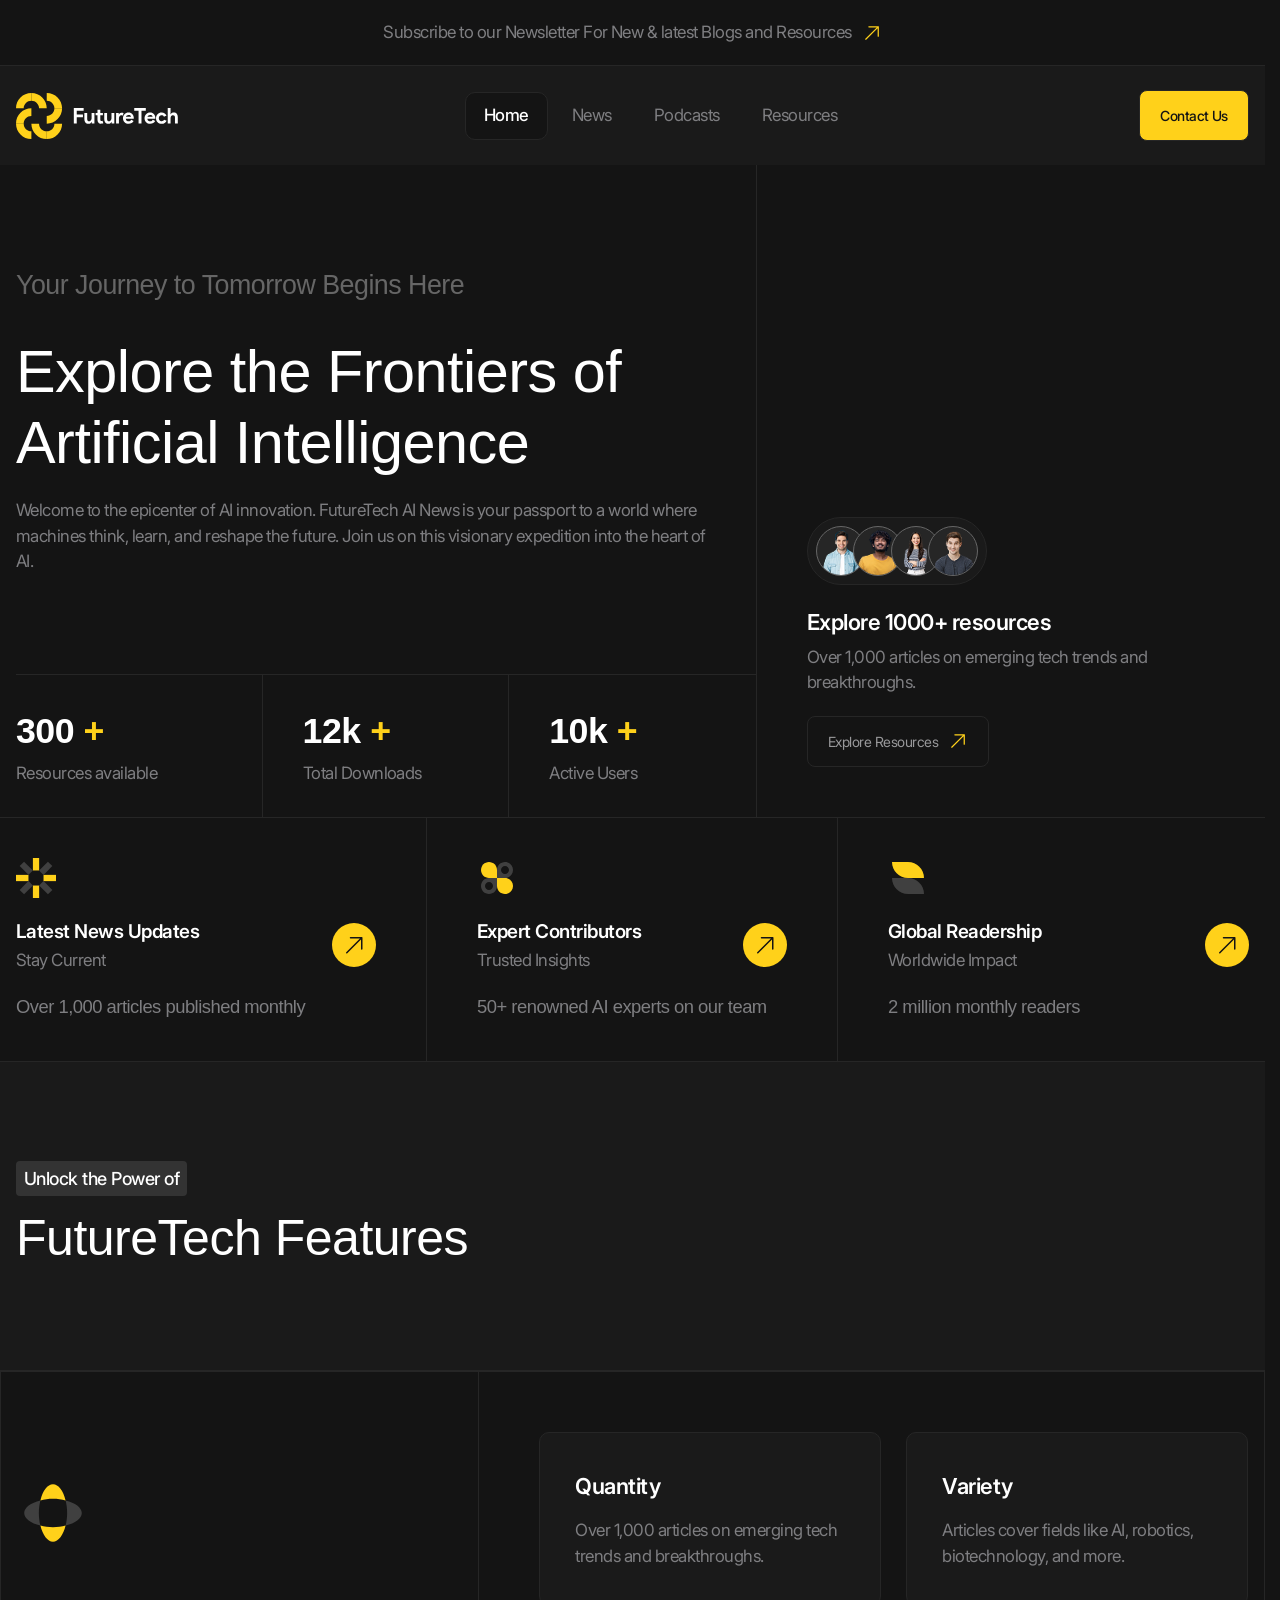
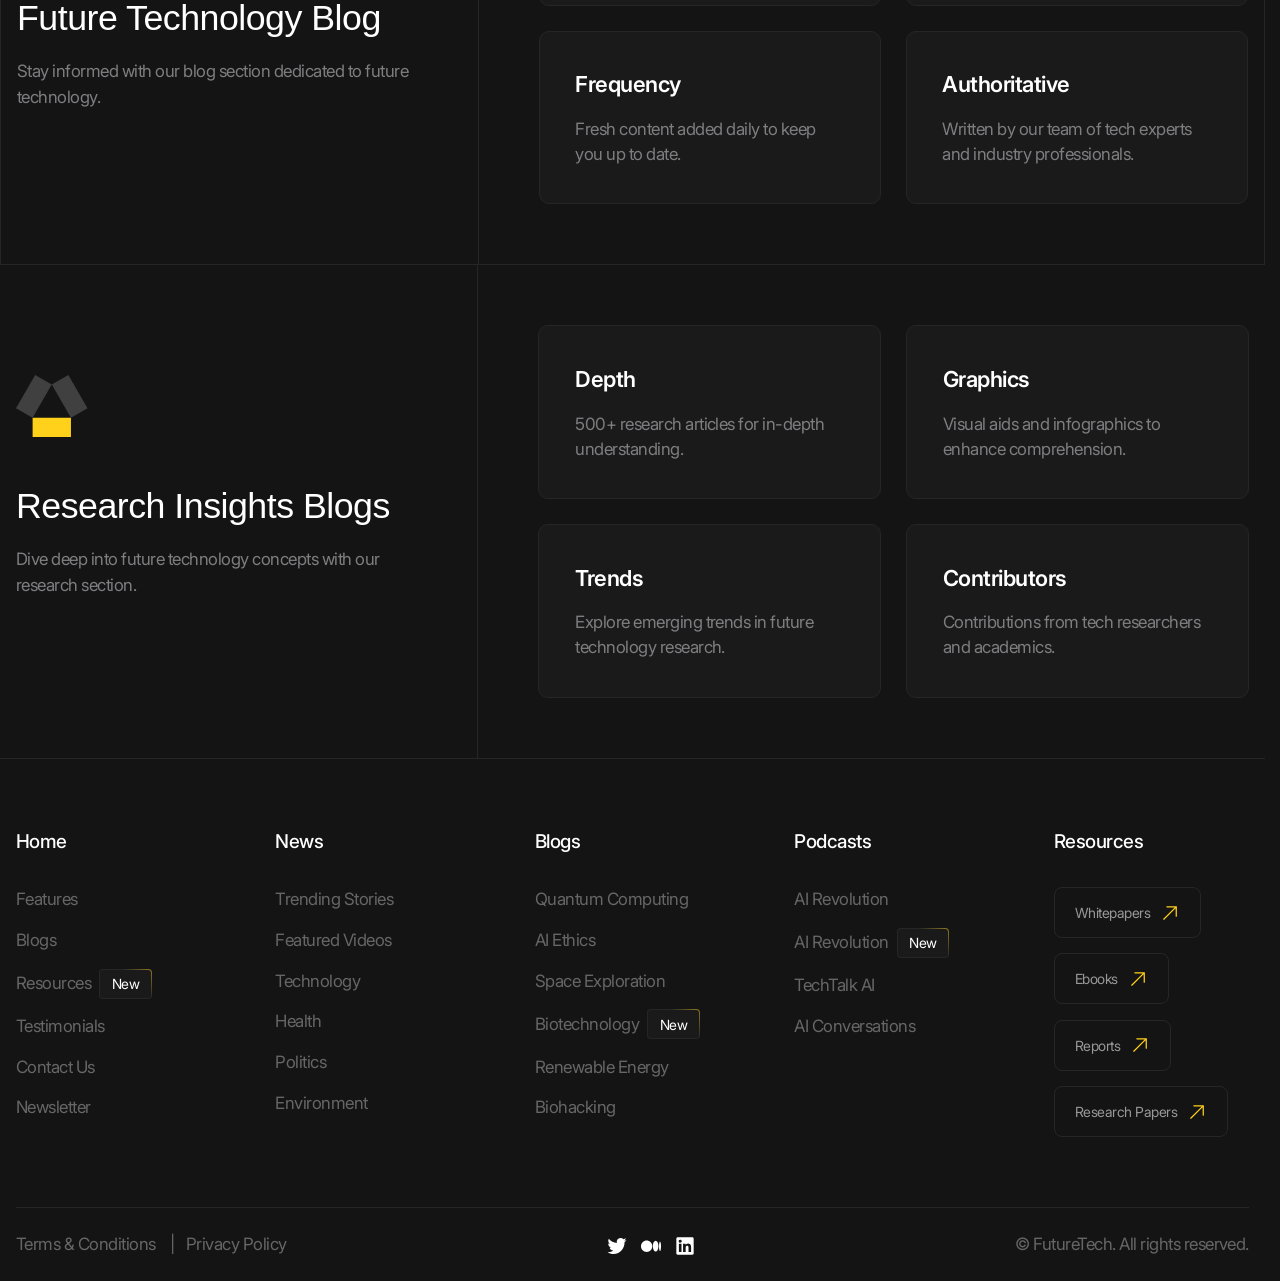
==== commit a9d36e55: "future section & fix conect img" ====
--- a/index.html
+++ b/index.html
@@ -70,7 +70,7 @@
               </p>
             </div>
           </div>
-          <div class="hero__metrics metrics full-vw-line  full-vw-line--top full-vw-line--left">
+          <div class="hero__metrics metrics full-vw-line full-vw-line--top full-vw-line--left">
             <dl class="metrics__list">
               <div class="metrics__item">
                 <dt class="metrics__key">Resources available</dt>
@@ -177,6 +177,123 @@
                   <p class="advantage-card__subtitle">Worldwide Impact</p>
                 </a>
                 <p class="advantage-card__details">2 million monthly readers</p>
+              </div>
+            </li>
+          </ul>
+        </div>
+      </section>
+
+      <section class="section" aria-labelledby="futures-title"> 
+        <header class="section__header">
+          <div class="section__header-inner container">
+            <div class="section__header-info">
+              <p class="section__header-subtitle tag">Unlock the Power of</p>
+              <h2 class="section__title" id="futures-title">FutureTech Features</h2>
+            </div>
+          </div>
+        </header>
+        <div class="section__body">
+          <ul class="list">
+            <li class="list__item">
+              <div class="card container">
+                <div class="card__preview">
+                  <div class="card__preview-main">
+                    <img
+                      src="./icons/future/1.svg"
+                      width="80"
+                      height="80"
+                      loading="lazy"
+                      alt=""
+                      class="card__preview-icon" />
+
+                    <div class="card__preview-info">
+                      <h3 class="card__preview-title">Future Technology Blog</h3>
+                      <div class="card__preview-description">
+                        <p>Stay informed with our blog section dedicated to future technology.</p>
+                      </div>
+                    </div>
+                  </div>
+                  <div class="card__preview-extra"></div>
+                </div>
+                <div class="card__body">
+                  <div class="card__grid card__grid--2-cols">
+                    <div class="card__cell tile">
+                      <h4 class="card__cell-title h5">Quantity</h4>
+                      <p class="card__cell-description">
+                        Over 1,000 articles on emerging tech trends and breakthroughs.
+                      </p>
+                    </div>
+                    <div class="card__cell tile">
+                      <h4 class="card__cell-title h5">Variety</h4>
+                      <p class="card__cell-description">
+                        Articles cover fields like AI, robotics, biotechnology, and more.
+                      </p>
+                    </div>
+                    <div class="card__cell tile">
+                      <h4 class="card__cell-title h5">Frequency</h4>
+                      <p class="card__cell-description">
+                        Fresh content added daily to keep you up to date.
+                      </p>
+                    </div>
+                    <div class="card__cell tile">
+                      <h4 class="card__cell-title h5">Authoritative</h4>
+                      <p class="card__cell-description">
+                        Written by our team of tech experts and industry professionals.
+                      </p>
+                    </div>
+                  </div>
+                </div>
+              </div>
+            </li>
+            <li class="list__item">
+              <div class="card container">
+                <div class="card__preview">
+                  <div class="card__preview-main">
+                    <img
+                      src="./icons/future/2.svg"
+                      width="80"
+                      height="80"
+                      loading="lazy"
+                      alt=""
+                      class="card__preview-icon" />
+
+                    <div class="card__preview-info">
+                      <h3 class="card__preview-title">Research Insights Blogs</h3>
+                      <div class="card__preview-description">
+                        <p>Dive deep into future technology concepts with our research section.</p>
+                      </div>
+                    </div>
+                  </div>
+                  <div class="card__preview-extra"></div>
+                </div>
+                <div class="card__body">
+                  <div class="card__grid card__grid--2-cols">
+                    <div class="card__cell tile">
+                      <h4 class="card__cell-title h5">Depth</h4>
+                      <p class="card__cell-description">
+                        500+ research articles for in-depth understanding.
+                      </p>
+                    </div>
+                    <div class="card__cell tile">
+                      <h4 class="card__cell-title h5">Graphics</h4>
+                      <p class="card__cell-description">
+                        Visual aids and infographics to enhance comprehension.
+                      </p>
+                    </div>
+                    <div class="card__cell tile">
+                      <h4 class="card__cell-title h5">Trends</h4>
+                      <p class="card__cell-description">
+                        Explore emerging trends in future technology research.
+                      </p>
+                    </div>
+                    <div class="card__cell tile">
+                      <h4 class="card__cell-title h5">Contributors</h4>
+                      <p class="card__cell-description">
+                        Contributions from tech researchers and academics.
+                      </p>
+                    </div>
+                  </div>
+                </div>
               </div>
             </li>
           </ul>
--- a/styles/main.css
+++ b/styles/main.css
@@ -447,7 +447,7 @@
   background-repeat: no-repeat;
 }
 .icon-yellow-arrow::after {
-  background-image: url("../../icons/promo-Icon.svg");
+  background-image: url("../../../icons/promo-Icon.svg");
 }
 
 .logo {
@@ -1009,7 +1009,7 @@
   grid-area: resources-preview;
   padding-left: 5rem;
   padding-bottom: 5rem;
-  background: url(../../images/resources-preview/bg.png) 0 0/cover no-repeat;
+  background: url("../../../images/resources-preview/bg.png") 0 0/cover no-repeat;
 }
 @media (width <= 90.06125rem) {
   .hero__resources-preview {
@@ -1027,7 +1027,7 @@
     width: 100vw;
     margin-left: calc(var(--container-padding-x) * -1);
     padding: 6.25rem 2.5rem 2.5rem;
-    background-image: url("../../images/resources-preview/bg-tablt.png");
+    background-image: url("../../../images/resources-preview/bg-tablt.png");
     background-size: contain;
   }
 }
@@ -1066,4 +1066,127 @@
     --paddingX: 3.125rem;
     padding-block: 2.5rem;
   }
+}
+
+.tag {
+  padding: 0.375rem 0.625rem;
+  color: var(--color-light);
+  font-weight: 500;
+  background-color: var(--color-dark-20);
+  border-radius: 0.25rem;
+  font-size: clamp(0.875rem, 0.7541322314rem + 0.4958677686vw, 1.25rem);
+}
+@media (width <= 90.06125rem) {
+  .tag {
+    padding: 0.25rem 0.5rem;
+  }
+}
+
+.section__header {
+  padding-block: clamp(2.5rem, 0.8884297521rem + 6.6115702479vw, 7.5rem);
+  background-color: var(--color-dark-10);
+}
+.section__header-info {
+  display: grid;
+  align-items: start;
+  row-gap: 1rem;
+}
+@media (width <= 90.06125rem) {
+  .section__header-info {
+    row-gap: 0.625rem;
+  }
+}
+.section__header-subtitle {
+  justify-self: start;
+}
+.section__body {
+  border-block: var(--border);
+}
+
+.list__item:not(:last-child) {
+  border: var(--border);
+}
+
+.tile {
+  display: grid;
+  padding: clamp(1.5rem, 1.1776859504rem + 1.3223140496vw, 2.5rem);
+  background-color: var(--color-dark-10);
+  border: var(--border);
+  border-radius: 0.75rem;
+}
+@media (width <= 90.06125rem) {
+  .tile {
+    border-radius: 0.625rem;
+  }
+}
+
+@media (width > 63.99875rem) {
+  .card {
+    display: grid;
+    grid-template-columns: 37.5% auto;
+  }
+}
+.card__preview, .card__body {
+  padding: 5rem;
+}
+@media (width <= 90.06125rem) {
+  .card__preview, .card__body {
+    padding: 3.75rem;
+  }
+}
+.card__preview {
+  display: flex;
+  flex-direction: column;
+  justify-content: center;
+  padding-left: 0;
+  row-gap: clamp(1.25rem, 0.444214876rem + 3.305785124vw, 3.75rem);
+}
+@media (width > 63.99875rem) {
+  .card__preview {
+    border-right: var(--border);
+  }
+}
+@media (width <= 63.99875rem) {
+  .card__preview {
+    padding-right: 0;
+    padding-block: 3.125rem;
+    border-bottom: var(--border);
+  }
+}
+.card__preview-main {
+  display: grid;
+  row-gap: clamp(1.5rem, 0.9762396694rem + 2.1487603306vw, 3.125rem);
+}
+.card__preview-icon {
+  width: clamp(3.125rem, 2.520661157rem + 2.479338843vw, 5rem);
+}
+.card__preview-info {
+  display: grid;
+  row-gap: clamp(0.375rem, 0.173553719rem + 0.826446281vw, 1rem);
+}
+.card__body {
+  padding-right: 0;
+}
+@media (width <= 63.99875rem) {
+  .card__body {
+    padding: 1.875rem 1rem;
+  }
+}
+.card__grid {
+  display: grid;
+}
+.card__grid--2-cols {
+  grid-template-columns: repeat(2, 1fr);
+  gap: clamp(0.625rem, 0.222107438rem + 1.652892562vw, 1.875rem);
+}
+@media (width <= 47.99875rem) {
+  .card__grid--2-cols {
+    grid-template-columns: 1fr;
+  }
+}
+.card__cell {
+  display: flex;
+  flex-direction: column;
+  justify-content: start;
+  row-gap: clamp(0.25rem, -0.0723140496rem + 1.3223140496vw, 1.25rem);
 }/*# sourceMappingURL=main.css.map */
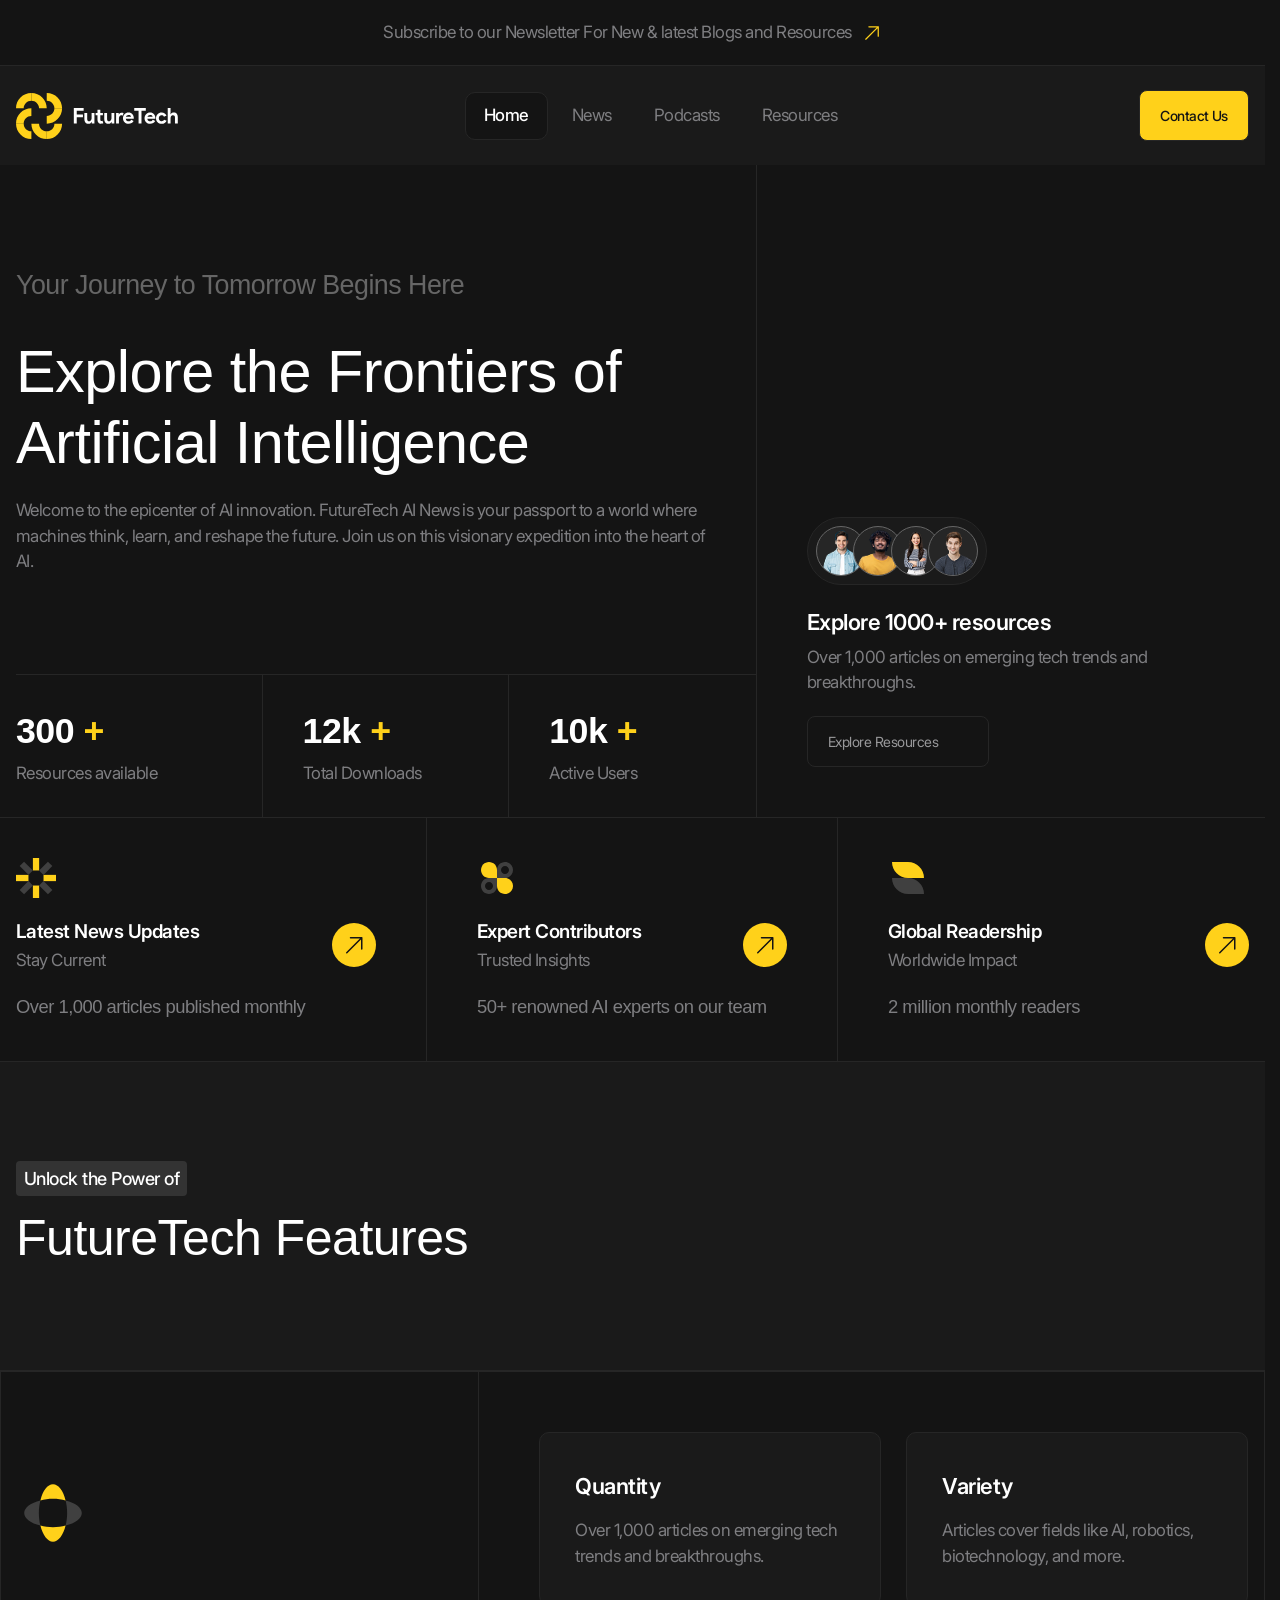
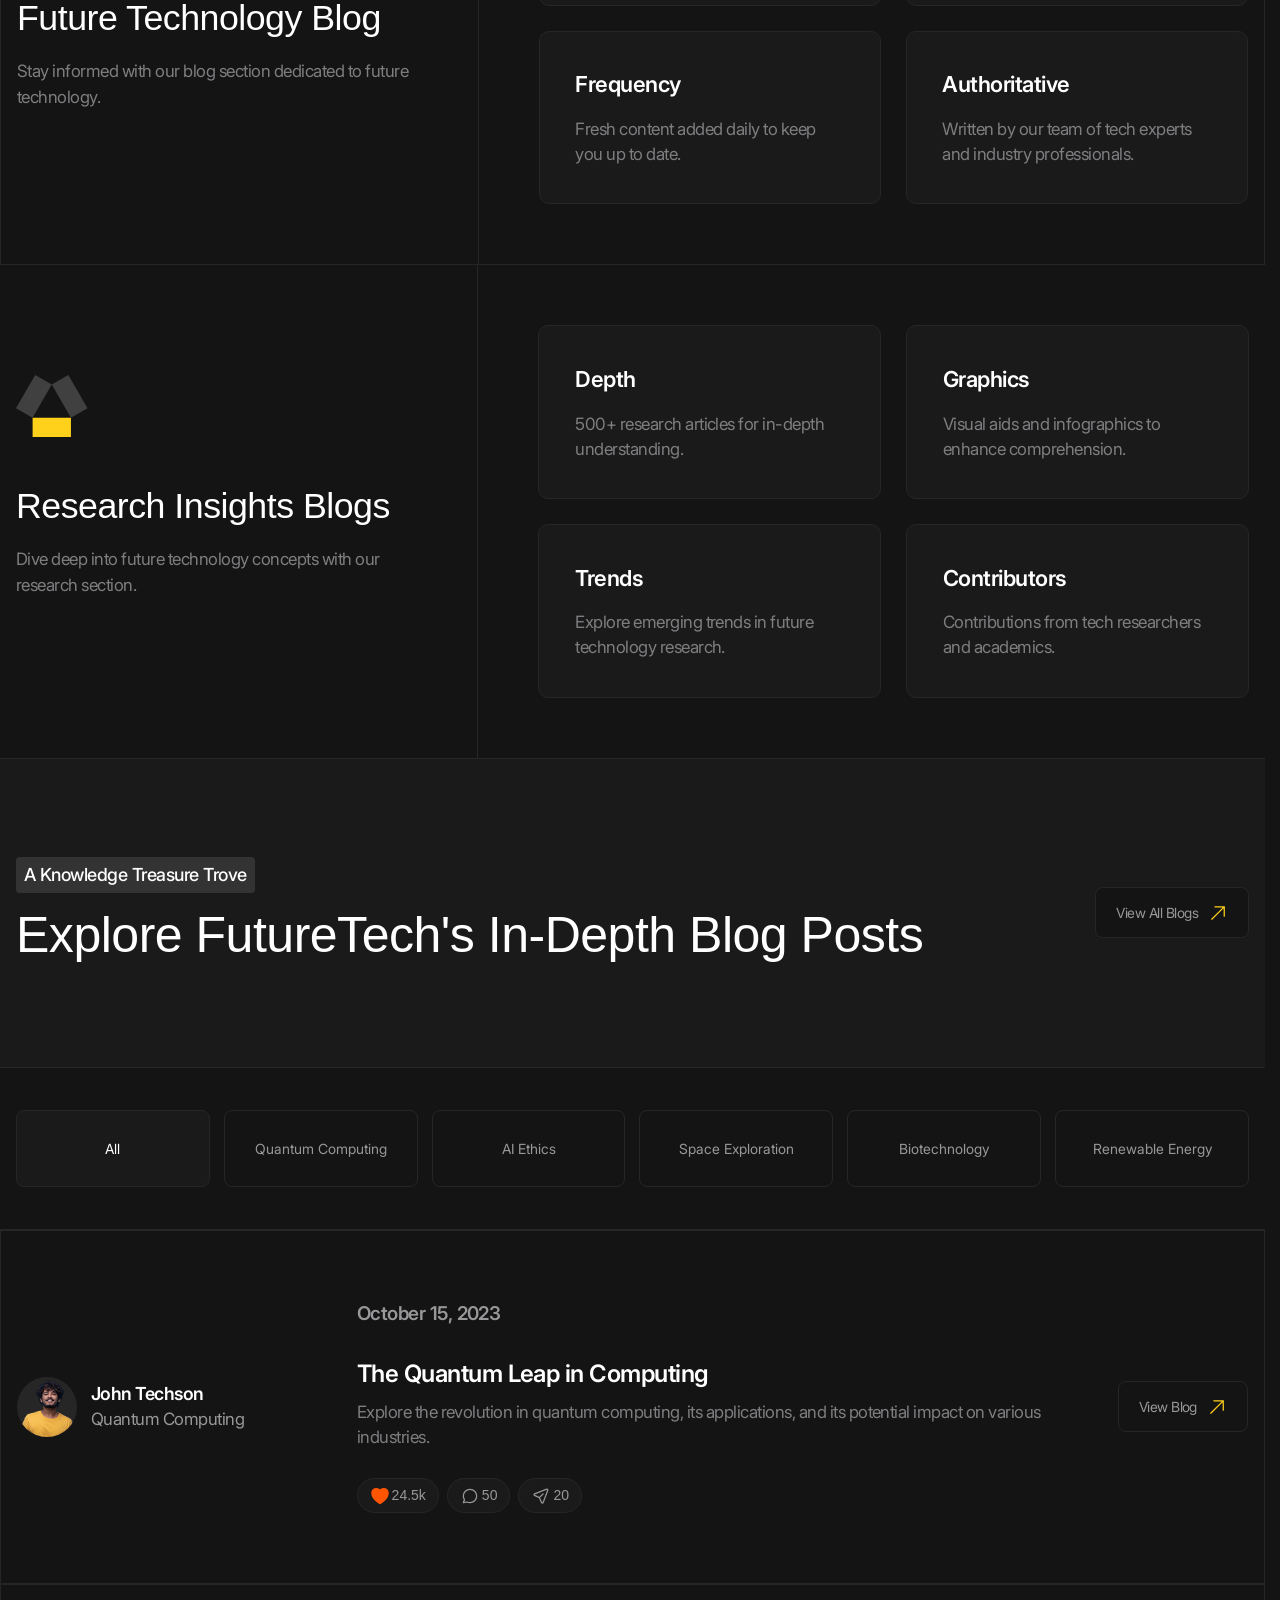
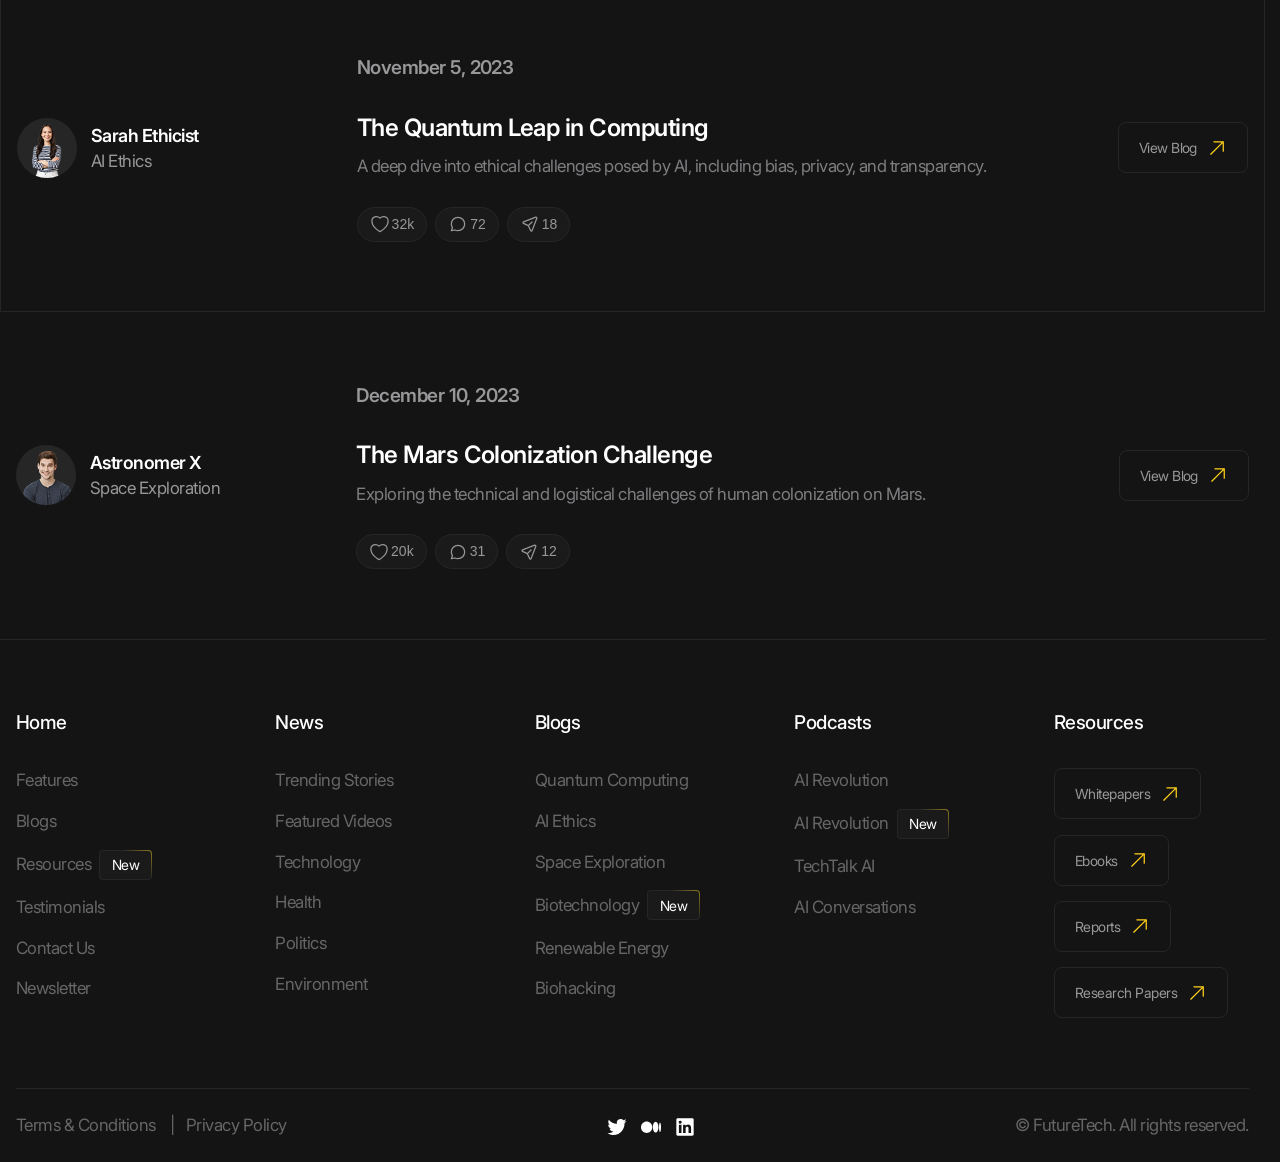
==== commit 55ffc64e: "blog section" ====
--- a/index.html
+++ b/index.html
@@ -11,7 +11,7 @@
       <div class="header__promo">
         <div class="header__promo-inner container">
           <a href="/" class="header__promo-link"
-            ><span class="icon icon-yellow-arrow"
+            ><span class="icon icon--yellow-arrow"
               >Subscribe to our Newsletter For New & latest Blogs and Resources</span
             ></a
           >
@@ -182,8 +182,7 @@
           </ul>
         </div>
       </section>
-
-      <section class="section" aria-labelledby="futures-title"> 
+      <section class="section" aria-labelledby="futures-title">
         <header class="section__header">
           <div class="section__header-inner container">
             <div class="section__header-info">
@@ -299,6 +298,478 @@
           </ul>
         </div>
       </section>
+      <section class="section" aria-labelledby="blog-title">
+        <header class="section__header">
+          <div class="section__header-inner container">
+            <div class="section__header-info">
+              <p class="section__header-subtitle tag">A Knowledge Treasure Trove</p>
+              <h2 class="section__title" id="blog-title">
+                Explore FutureTech's In-Depth Blog Posts
+              </h2>
+            </div>
+            <a href="/" class="section__link button"
+              ><span class="icon icon--yellow-arrow">View All Blogs</span></a
+            >
+          </div>
+        </header>
+        <div class="section__body tabs" data-js-tabs>
+          <h3 class="visually-hidden" id="blog-category-title">Blog Category</h3>
+          <header class="tabs__header">
+            <div
+              class="tabs__buttons container"
+              role="tablist"
+              aria-labelledby="blog-category-title">
+              <button
+                class="tabs__button is-active"
+                id="tab-1"
+                type="button"
+                role="tab"
+                aria-controls="tabpanel-1"
+                data-js-tabs-button
+                aria-selected="true">
+                All
+              </button>
+              <button
+                class="tabs__button"
+                id="tab-2"
+                type="button"
+                role="tab"
+                aria-controls="tabpanel-2"
+                data-js-tabs-button
+                aria-selected="false"
+                tabindex="-1">
+                Quantum Computing
+              </button>
+              <button
+                class="tabs__button"
+                id="tab-3"
+                type="button"
+                role="tab"
+                aria-controls="tabpanel-3"
+                data-js-tabs-button
+                aria-selected="false"
+                tabindex="-1">
+                AI Ethics
+              </button>
+              <button
+                class="tabs__button"
+                id="tab-4"
+                type="button"
+                role="tab"
+                aria-controls="tabpanel-4"
+                data-js-tabs-button
+                aria-selected="false"
+                tabindex="-1">
+                Space Exploration
+              </button>
+              <button
+                class="tabs__button"
+                id="tab-5"
+                type="button"
+                role="tab"
+                aria-controls="tabpanel-5"
+                data-js-tabs-button
+                aria-selected="false"
+                tabindex="-1">
+                Biotechnology
+              </button>
+              <button
+                class="tabs__button"
+                id="tab-6"
+                type="button"
+                role="tab"
+                aria-controls="tabpanel-6"
+                data-js-tabs-button
+                aria-selected="false"
+                tabindex="-1">
+                Renewable Energy
+              </button>
+            </div>
+          </header>
+          <div class="tabs__body">
+            <div
+              class="tabs__content is-active"
+              id="tabpanel-1"
+              aria-labelledby="tab-1"
+              tabindex="0"
+              data-js-tabs-content>
+              <ul class="list">
+                <li class="list__item">
+                  <article class="blog-card container">
+                    <div class="blog-card__author person-card">
+                      <img
+                        src="./images/blog/1.png"
+                        width="80"
+                        height="80"
+                        loading="lazy"
+                        alt=""
+                        class="person-card__image" />
+                      <div class="person-card__body">
+                        <p class="person-card__name">John Techson</p>
+                        <p class="person-card__department">Quantum Computing</p>
+                      </div>
+                    </div>
+                    <div class="blog-card__body">
+                      <time datetime="2023-10-15" class="blog-card__date">October 15, 2023</time>
+                      <div class="blog-card__info">
+                        <h4 class="blog-card__title">The Quantum Leap in Computing</h4>
+                        <div class="blog-card__description">
+                          <p>
+                            Explore the revolution in quantum computing, its applications, and its
+                            potential impact on various industries.
+                          </p>
+                        </div>
+                      </div>
+                      <div class="blog-card__actions blog-actions">
+                        <ul class="blog-actions__list">
+                          <li class="blog-actions__item">
+                            <button
+                              class="blog-actions__button is-active"
+                              type="button"
+                              aria-label="Dislike"
+                              title="Dislike">
+                              <span class="blog-actions__icon-wrapper">
+                                <svg
+                                  width="24"
+                                  height="24"
+                                  viewBox="0 0 24 24"
+                                  fill="none"
+                                  xmlns="http://www.w3.org/2000/svg">
+                                  <path
+                                    d="M11.645 20.9107L11.6384 20.9071L11.6158 20.8949C11.5965 20.8844 11.5689 20.8693 11.5336 20.8496C11.4629 20.8101 11.3612 20.7524 11.233 20.6769C10.9765 20.5261 10.6132 20.3039 10.1785 20.015C9.31074 19.4381 8.15122 18.5901 6.9886 17.5063C4.68781 15.3615 2.25 12.1751 2.25 8.25C2.25 5.32194 4.7136 3 7.6875 3C9.43638 3 11.0023 3.79909 12 5.0516C12.9977 3.79909 14.5636 3 16.3125 3C19.2864 3 21.75 5.32194 21.75 8.25C21.75 12.1751 19.3122 15.3615 17.0114 17.5063C15.8488 18.5901 14.6893 19.4381 13.8215 20.015C13.3868 20.3039 13.0235 20.5261 12.767 20.6769C12.6388 20.7524 12.5371 20.8101 12.4664 20.8496C12.4311 20.8693 12.4035 20.8844 12.3842 20.8949L12.3616 20.9071L12.355 20.9107L12.3523 20.9121C12.1323 21.0289 11.8677 21.0289 11.6477 20.9121L11.645 20.9107Z"
+                                    stroke="#666666"
+                                    stroke-width="1.5"
+                                    stroke-linejoin="round" />
+                                </svg>
+                              </span>
+                              <span>24.5k</span>
+                            </button>
+                          </li>
+                          <li class="blog-actions__item">
+                            <button
+                              class="blog-actions__button"
+                              type="button"
+                              aria-label="Comments"
+                              title="Comments">
+                              <span class="blog-actions__icon-wrapper">
+                                <svg
+                                  width="24"
+                                  height="24"
+                                  viewBox="0 0 24 24"
+                                  fill="none"
+                                  xmlns="http://www.w3.org/2000/svg">
+                                  <path
+                                    d="M8.48581 19.1888C9.54657 19.7083 10.7392 20 12 20C16.4183 20 20 16.4183 20 12C20 7.58172 16.4183 4 12 4C7.58172 4 4 7.58172 4 12C4 13.6401 4.49356 15.165 5.34026 16.4341M8.48581 19.1888L4 20L5.34026 16.4341M8.48581 19.1888L8.49231 19.1877M5.34026 16.4341L5.34154 16.4308"
+                                    stroke="#666666"
+                                    stroke-width="1.5"
+                                    stroke-linecap="round"
+                                    stroke-linejoin="round" />
+                                </svg>
+                              </span>
+                              <span>50</span>
+                            </button>
+                          </li>
+                          <li class="blog-actions__item">
+                            <button
+                              class="blog-actions__button"
+                              type="button"
+                              aria-label="Share"
+                              title="Share">
+                              <span class="blog-actions__icon-wrapper">
+                                <svg
+                                  width="24"
+                                  height="24"
+                                  viewBox="0 0 24 24"
+                                  fill="none"
+                                  xmlns="http://www.w3.org/2000/svg">
+                                  <path
+                                    d="M10.0384 13.9616L4.1719 11.2951C3.36454 10.9281 3.39898 9.7697 4.22673 9.45134L18.8999 3.80781C19.7087 3.49675 20.5033 4.29139 20.1922 5.10013L14.5487 19.7733C14.2303 20.6011 13.072 20.6355 12.705 19.8281L10.0384 13.9616ZM10.0384 13.9616L14.4231 9.57704"
+                                    stroke="#666666"
+                                    stroke-width="1.5"
+                                    stroke-linecap="round"
+                                    stroke-linejoin="round" />
+                                </svg>
+                              </span>
+                              <span>20</span>
+                            </button>
+                          </li>
+                        </ul>
+                      </div>
+                    </div>
+                    <a href="/" class="blog-card__link button"
+                      ><span class="icon icon--yellow-arrow">View Blog</span></a
+                    >
+                  </article>
+                </li>
+                <li class="list__item">
+                  <article class="blog-card container">
+                    <div class="blog-card__author person-card">
+                      <img
+                        src="./images/blog/2.png"
+                        width="80"
+                        height="80"
+                        loading="lazy"
+                        alt=""
+                        class="person-card__image" />
+                      <div class="person-card__body">
+                        <p class="person-card__name ">Sarah Ethicist</p>
+                        <p class="person-card__department">AI Ethics</p>
+                      </div>
+                    </div>
+                    <div class="blog-card__body">
+                      <time datetime="2023-6-5" class="blog-card__date">November 5, 2023</time>
+                      <div class="blog-card__info">
+                        <h4 class="blog-card__title">The Quantum Leap in Computing</h4>
+                        <div class="blog-card__description">
+                          <p>
+                            A deep dive into ethical challenges posed by AI, including bias,
+                            privacy, and transparency.
+                          </p>
+                        </div>
+                      </div>
+                      <div class="blog-card__actions blog-actions">
+                        <ul class="blog-actions__list">
+                          <li class="blog-actions__item">
+                            <button
+                              class="blog-actions__button"
+                              type="button"
+                              aria-label="like"
+                              title="like">
+                              <span class="blog-actions__icon-wrapper">
+                                <svg
+                                  width="24"
+                                  height="24"
+                                  viewBox="0 0 24 24"
+                                  fill="none"
+                                  xmlns="http://www.w3.org/2000/svg">
+                                  <path
+                                    d="M11.645 20.9107L11.6384 20.9071L11.6158 20.8949C11.5965 20.8844 11.5689 20.8693 11.5336 20.8496C11.4629 20.8101 11.3612 20.7524 11.233 20.6769C10.9765 20.5261 10.6132 20.3039 10.1785 20.015C9.31074 19.4381 8.15122 18.5901 6.9886 17.5063C4.68781 15.3615 2.25 12.1751 2.25 8.25C2.25 5.32194 4.7136 3 7.6875 3C9.43638 3 11.0023 3.79909 12 5.0516C12.9977 3.79909 14.5636 3 16.3125 3C19.2864 3 21.75 5.32194 21.75 8.25C21.75 12.1751 19.3122 15.3615 17.0114 17.5063C15.8488 18.5901 14.6893 19.4381 13.8215 20.015C13.3868 20.3039 13.0235 20.5261 12.767 20.6769C12.6388 20.7524 12.5371 20.8101 12.4664 20.8496C12.4311 20.8693 12.4035 20.8844 12.3842 20.8949L12.3616 20.9071L12.355 20.9107L12.3523 20.9121C12.1323 21.0289 11.8677 21.0289 11.6477 20.9121L11.645 20.9107Z"
+                                    stroke="#666666"
+                                    stroke-width="1.5"
+                                    stroke-linejoin="round" />
+                                </svg>
+                              </span>
+                              <span>32k</span>
+                            </button>
+                          </li>
+                          <li class="blog-actions__item">
+                            <button
+                              class="blog-actions__button"
+                              type="button"
+                              aria-label="Comments"
+                              title="Comments">
+                              <span class="blog-actions__icon-wrapper">
+                                <svg
+                                  width="24"
+                                  height="24"
+                                  viewBox="0 0 24 24"
+                                  fill="none"
+                                  xmlns="http://www.w3.org/2000/svg">
+                                  <path
+                                    d="M8.48581 19.1888C9.54657 19.7083 10.7392 20 12 20C16.4183 20 20 16.4183 20 12C20 7.58172 16.4183 4 12 4C7.58172 4 4 7.58172 4 12C4 13.6401 4.49356 15.165 5.34026 16.4341M8.48581 19.1888L4 20L5.34026 16.4341M8.48581 19.1888L8.49231 19.1877M5.34026 16.4341L5.34154 16.4308"
+                                    stroke="#666666"
+                                    stroke-width="1.5"
+                                    stroke-linecap="round"
+                                    stroke-linejoin="round" />
+                                </svg>
+                              </span>
+                              <span>72</span>
+                            </button>
+                          </li>
+                          <li class="blog-actions__item">
+                            <button
+                              class="blog-actions__button"
+                              type="button"
+                              aria-label="Share"
+                              title="Share">
+                              <span class="blog-actions__icon-wrapper">
+                                <svg
+                                  width="24"
+                                  height="24"
+                                  viewBox="0 0 24 24"
+                                  fill="none"
+                                  xmlns="http://www.w3.org/2000/svg">
+                                  <path
+                                    d="M10.0384 13.9616L4.1719 11.2951C3.36454 10.9281 3.39898 9.7697 4.22673 9.45134L18.8999 3.80781C19.7087 3.49675 20.5033 4.29139 20.1922 5.10013L14.5487 19.7733C14.2303 20.6011 13.072 20.6355 12.705 19.8281L10.0384 13.9616ZM10.0384 13.9616L14.4231 9.57704"
+                                    stroke="#666666"
+                                    stroke-width="1.5"
+                                    stroke-linecap="round"
+                                    stroke-linejoin="round" />
+                                </svg>
+                              </span>
+                              <span>18</span>
+                            </button>
+                          </li>
+                        </ul>
+                      </div>
+                    </div>
+                    <a href="/" class="blog-card__link button"
+                      ><span class="icon icon--yellow-arrow">View Blog</span></a
+                    >
+                  </article>
+                </li>
+                <li class="list__item">
+                  <article class="blog-card container">
+                    <div class="blog-card__author person-card">
+                      <img
+                        src="./images/blog/3.png"
+                        width="80"
+                        height="80"
+                        loading="lazy"
+                        alt=""
+                        class="person-card__image" />
+                      <div class="person-card__body">
+                        <p class="person-card__name ">Astronomer X</p>
+                        <p class="person-card__department">Space Exploration</p>
+                      </div>
+                    </div>
+                    <div class="blog-card__body">
+                      <time datetime="2023-7-10" class="blog-card__date">December 10, 2023</time>
+                      <div class="blog-card__info">
+                        <h4 class="blog-card__title">The Mars Colonization Challenge</h4>
+                        <div class="blog-card__description">
+                          <p>
+                            Exploring the technical and logistical challenges of human colonization
+                            on Mars.
+                          </p>
+                        </div>
+                      </div>
+                      <div class="blog-card__actions blog-actions">
+                        <ul class="blog-actions__list">
+                          <li class="blog-actions__item">
+                            <button
+                              class="blog-actions__button"
+                              type="button"
+                              aria-label="like"
+                              title="like">
+                              <span class="blog-actions__icon-wrapper">
+                                <svg
+                                  width="24"
+                                  height="24"
+                                  viewBox="0 0 24 24"
+                                  fill="none"
+                                  xmlns="http://www.w3.org/2000/svg">
+                                  <path
+                                    d="M11.645 20.9107L11.6384 20.9071L11.6158 20.8949C11.5965 20.8844 11.5689 20.8693 11.5336 20.8496C11.4629 20.8101 11.3612 20.7524 11.233 20.6769C10.9765 20.5261 10.6132 20.3039 10.1785 20.015C9.31074 19.4381 8.15122 18.5901 6.9886 17.5063C4.68781 15.3615 2.25 12.1751 2.25 8.25C2.25 5.32194 4.7136 3 7.6875 3C9.43638 3 11.0023 3.79909 12 5.0516C12.9977 3.79909 14.5636 3 16.3125 3C19.2864 3 21.75 5.32194 21.75 8.25C21.75 12.1751 19.3122 15.3615 17.0114 17.5063C15.8488 18.5901 14.6893 19.4381 13.8215 20.015C13.3868 20.3039 13.0235 20.5261 12.767 20.6769C12.6388 20.7524 12.5371 20.8101 12.4664 20.8496C12.4311 20.8693 12.4035 20.8844 12.3842 20.8949L12.3616 20.9071L12.355 20.9107L12.3523 20.9121C12.1323 21.0289 11.8677 21.0289 11.6477 20.9121L11.645 20.9107Z"
+                                    stroke="#666666"
+                                    stroke-width="1.5"
+                                    stroke-linejoin="round" />
+                                </svg>
+                              </span>
+                              <span>20k</span>
+                            </button>
+                          </li>
+                          <li class="blog-actions__item">
+                            <button
+                              class="blog-actions__button"
+                              type="button"
+                              aria-label="Comments"
+                              title="Comments">
+                              <span class="blog-actions__icon-wrapper">
+                                <svg
+                                  width="24"
+                                  height="24"
+                                  viewBox="0 0 24 24"
+                                  fill="none"
+                                  xmlns="http://www.w3.org/2000/svg">
+                                  <path
+                                    d="M8.48581 19.1888C9.54657 19.7083 10.7392 20 12 20C16.4183 20 20 16.4183 20 12C20 7.58172 16.4183 4 12 4C7.58172 4 4 7.58172 4 12C4 13.6401 4.49356 15.165 5.34026 16.4341M8.48581 19.1888L4 20L5.34026 16.4341M8.48581 19.1888L8.49231 19.1877M5.34026 16.4341L5.34154 16.4308"
+                                    stroke="#666666"
+                                    stroke-width="1.5"
+                                    stroke-linecap="round"
+                                    stroke-linejoin="round" />
+                                </svg>
+                              </span>
+                              <span>31</span>
+                            </button>
+                          </li>
+                          <li class="blog-actions__item">
+                            <button
+                              class="blog-actions__button"
+                              type="button"
+                              aria-label="Share"
+                              title="Share">
+                              <span class="blog-actions__icon-wrapper">
+                                <svg
+                                  width="24"
+                                  height="24"
+                                  viewBox="0 0 24 24"
+                                  fill="none"
+                                  xmlns="http://www.w3.org/2000/svg">
+                                  <path
+                                    d="M10.0384 13.9616L4.1719 11.2951C3.36454 10.9281 3.39898 9.7697 4.22673 9.45134L18.8999 3.80781C19.7087 3.49675 20.5033 4.29139 20.1922 5.10013L14.5487 19.7733C14.2303 20.6011 13.072 20.6355 12.705 19.8281L10.0384 13.9616ZM10.0384 13.9616L14.4231 9.57704"
+                                    stroke="#666666"
+                                    stroke-width="1.5"
+                                    stroke-linecap="round"
+                                    stroke-linejoin="round" />
+                                </svg>
+                              </span>
+                              <span>12</span>
+                            </button>
+                          </li>
+                        </ul>
+                      </div>
+                    </div>
+                    <a href="/" class="blog-card__link button"
+                      ><span class="icon icon--yellow-arrow">View Blog</span></a
+                    >
+                  </article>
+                </li>
+              </ul>
+            </div>
+            <div
+              class="tabs__content"
+              id="tabpanel-2"
+              aria-labelledby="tab-2"
+              tabindex="0"
+              data-js-tabs-content>
+              Lorem ipsum dolor sit amet consectetur adipisicing elit. Optio nesciunt laudantium,
+              eaque dicta, architecto harum adipisci velit odio a alias labore! Obcaecati ad qui
+              ullam animi, in nihil sed minus!
+            </div>
+            <div
+              class="tabs__content"
+              id="tabpanel-3"
+              aria-labelledby="tab-3"
+              tabindex="0"
+              data-js-tabs-content>
+              Lorem ipsum dolor sit amet consectetur adipisicing elit. Optio nesciunt laudantium,
+              eaque dicta, architecto harum adipisci velit odio a alias labore! Obcaecati ad qui
+              ullam animi, in nihil sed minus!
+            </div>
+            <div
+              class="tabs__content"
+              id="tabpanel-4"
+              aria-labelledby="tab-4"
+              tabindex="0"
+              data-js-tabs-content>
+              Lorem ipsum dolor sit amet consectetur adipisicing elit. Optio nesciunt laudantium,
+              eaque dicta, architecto harum adipisci velit odio a alias labore! Obcaecati ad qui
+              ullam animi, in nihil sed minus!
+            </div>
+            <div
+              class="tabs__content"
+              id="tabpanel-5"
+              aria-labelledby="tab-5"
+              tabindex="0"
+              data-js-tabs-content>
+              Lorem ipsum dolor sit amet consectetur adipisicing elit. Optio nesciunt laudantium,
+              eaque dicta, architecto harum adipisci velit odio a alias labore! Obcaecati ad qui
+              ullam animi, in nihil sed minus!
+            </div>
+            <div
+              class="tabs__content"
+              id="tabpanel-6"
+              aria-labelledby="tab-6"
+              tabindex="0"
+              data-js-tabs-content>
+              Lorem ipsum dolor sit amet consectetur adipisicing elit. Optio nesciunt laudantium,
+              eaque dicta, architecto harum adipisci velit odio a alias labore! Obcaecati ad qui
+              ullam animi, in nihil sed minus!
+            </div>
+          </div>
+        </div>
+      </section>
     </main>
     <footer class="footer">
       <div class="footer__inner container">
@@ -398,22 +869,22 @@
               <ul class="footer__menu-list">
                 <li class="footer__menu-item">
                   <a href="/" class="footer__menu-link button"
-                    ><span class="icon icon-yellow-arrow">Whitepapers</span></a
+                    ><span class="icon icon--yellow-arrow">Whitepapers</span></a
                   >
                 </li>
                 <li class="footer__menu-item">
                   <a href="/" class="footer__menu-link button"
-                    ><span class="icon icon-yellow-arrow">Ebooks</span></a
+                    ><span class="icon icon--yellow-arrow">Ebooks</span></a
                   >
                 </li>
                 <li class="footer__menu-item">
                   <a href="/" class="footer__menu-link button"
-                    ><span class="icon icon-yellow-arrow">Reports</span></a
+                    ><span class="icon icon--yellow-arrow">Reports</span></a
                   >
                 </li>
                 <li class="footer__menu-item">
                   <a href="/" class="footer__menu-link button"
-                    ><span class="icon icon-yellow-arrow">Research Papers</span></a
+                    ><span class="icon icon--yellow-arrow">Research Papers</span></a
                   >
                 </li>
               </ul>
--- a/styles/main.css
+++ b/styles/main.css
@@ -446,8 +446,8 @@
   background-size: contain;
   background-repeat: no-repeat;
 }
-.icon-yellow-arrow::after {
-  background-image: url("../../../icons/promo-Icon.svg");
+.icon--yellow-arrow::after {
+  background-image: url("../../icons/promo-Icon.svg");
 }
 
 .logo {
@@ -476,14 +476,14 @@
   .button:hover {
     color: var(--color-accent);
     border-color: var(--color-accent);
-    background-color: var(--color-dark-15);
+    background-color: transparent;
   }
 }
 @media (any-hover: none) {
   .button:active {
     color: var(--color-accent);
     border-color: var(--color-accent);
-    background-color: var(--color-dark-15);
+    background-color: transparent;
   }
 }
 .button-accent {
@@ -919,7 +919,7 @@
   translate: 0 -50%;
   content: "";
   right: 0;
-  background: url(../../icons/black-arrow.svg) no-repeat center;
+  background: url("../../icons/black-arrow.svg") no-repeat center;
   background-color: var(--color-accent);
   border-radius: 50%;
 }
@@ -1009,7 +1009,7 @@
   grid-area: resources-preview;
   padding-left: 5rem;
   padding-bottom: 5rem;
-  background: url("../../../images/resources-preview/bg.png") 0 0/cover no-repeat;
+  background: url("../images/resources-preview/bg.png") 0 0/cover no-repeat;
 }
 @media (width <= 90.06125rem) {
   .hero__resources-preview {
@@ -1027,7 +1027,7 @@
     width: 100vw;
     margin-left: calc(var(--container-padding-x) * -1);
     padding: 6.25rem 2.5rem 2.5rem;
-    background-image: url("../../../images/resources-preview/bg-tablt.png");
+    background-image: url("../../images/resources-preview/bg-tablt.png");
     background-size: contain;
   }
 }
@@ -1086,6 +1086,22 @@
   padding-block: clamp(2.5rem, 0.8884297521rem + 6.6115702479vw, 7.5rem);
   background-color: var(--color-dark-10);
 }
+.section__header-inner:has(.section__link) {
+  display: grid;
+  align-items: center;
+  -moz-column-gap: 1rem;
+       column-gap: 1rem;
+}
+@media (width > 47.99875rem) {
+  .section__header-inner:has(.section__link) {
+    grid-template-columns: 1fr auto;
+  }
+}
+@media (width <= 47.99875rem) {
+  .section__header-inner:has(.section__link) {
+    row-gap: 1.875rem;
+  }
+}
 .section__header-info {
   display: grid;
   align-items: start;
@@ -1189,4 +1205,212 @@
   flex-direction: column;
   justify-content: start;
   row-gap: clamp(0.25rem, -0.0723140496rem + 1.3223140496vw, 1.25rem);
+}
+
+.tabs__header {
+  border-bottom: var(--border);
+}
+@media (width <= 63.99875rem) {
+  .tabs__header {
+    overflow-x: auto;
+  }
+}
+.tabs__buttons {
+  display: grid;
+  grid-template-columns: repeat(6, 1fr);
+  padding-block: clamp(1.25rem, 0.645661157rem + 2.479338843vw, 3.125rem);
+  -moz-column-gap: 1.25rem;
+       column-gap: 1.25rem;
+}
+@media (width <= 90.06125rem) {
+  .tabs__buttons {
+    -moz-column-gap: 0.875rem;
+         column-gap: 0.875rem;
+  }
+}
+@media (width <= 63.99875rem) {
+  .tabs__buttons {
+    width: -moz-max-content;
+    width: max-content;
+  }
+}
+.tabs__button {
+  padding-block: clamp(1.125rem, 0.8832644628rem + 0.9917355372vw, 1.875rem);
+  padding-inline: 0.6875rem;
+  border: var(--border);
+  color: var(--color-gray-60);
+  border-radius: 0.5rem;
+  background-color: transparent;
+  transition-duration: var(--transition-duration);
+  font-size: 1.125rem;
+}
+@media (any-hover: hover) {
+  .tabs__button:hover {
+    border-color: var(--color-accent);
+    color: var(--color-accent);
+  }
+}
+@media (any-hover: none) {
+  .tabs__button:active {
+    border-color: var(--color-accent);
+    color: var(--color-accent);
+  }
+}
+@media (width <= 90.06125rem) {
+  .tabs__button {
+    font-size: 0.875rem;
+  }
+}
+.tabs__button.is-active {
+  background-color: var(--color-dark-10);
+  color: var(--color-light);
+  font-weight: 50;
+  pointer-events: none;
+}
+.tabs__content:not(.is-active) {
+  display: none;
+}
+.tabs__content:focus-visible {
+  outline-offset: -1rem;
+}
+
+.person-card {
+  display: flex;
+  align-items: center;
+  -moz-column-gap: clamp(0.5rem, 0.3388429752rem + 0.6611570248vw, 1rem);
+       column-gap: clamp(0.5rem, 0.3388429752rem + 0.6611570248vw, 1rem);
+}
+.person-card__image {
+  width: 5rem;
+  border-radius: 50%;
+  background-color: var(--color-dark-15);
+}
+@media (width <= 90.06125rem) {
+  .person-card__image {
+    width: 3.75rem;
+  }
+}
+.person-card__body {
+  display: grid;
+  row-gap: 0.125rem;
+}
+@media (width <= 90.06125rem) {
+  .person-card__body {
+    row-gap: 0;
+  }
+}
+.person-card__name {
+  font-weight: 600;
+  color: var(--color-light);
+  font-size: 1.25rem;
+}
+@media (width <= 90.06125rem) {
+  .person-card__name {
+    font-size: 1.125rem;
+  }
+}
+.person-card__department {
+  color: var(--color-gray-60);
+}
+
+.blog-card {
+  display: grid;
+  grid-template-columns: 24% 1fr auto;
+  -moz-column-gap: clamp(1.75rem, 1.3068181818rem + 1.8181818182vw, 3.125rem);
+       column-gap: clamp(1.75rem, 1.3068181818rem + 1.8181818182vw, 3.125rem);
+  padding-block: clamp(2.5rem, 1.694214876rem + 3.305785124vw, 5rem);
+}
+@media (width <= 63.99875rem) {
+  .blog-card {
+    grid-template-columns: 1fr auto;
+    grid-template-areas: "author link" "body body";
+    row-gap: 2.5rem;
+  }
+}
+@media (width <= 63.99875rem) {
+  .blog-card__author {
+    grid-area: author;
+  }
+}
+.blog-card__body {
+  display: flex;
+  flex-direction: column;
+  row-gap: clamp(1.25rem, 1.048553719rem + 0.826446281vw, 1.875rem);
+}
+@media (width <= 63.99875rem) {
+  .blog-card__body {
+    grid-area: body;
+  }
+}
+.blog-card__date {
+  color: var(--color-gray-60);
+  font-weight: 600;
+  font-size: clamp(1rem, 0.9194214876rem + 0.3305785124vw, 1.25rem);
+}
+.blog-card__info {
+  display: grid;
+  row-gap: clamp(0.25rem, 0.1291322314rem + 0.4958677686vw, 0.625rem);
+}
+.blog-card__link {
+  align-self: center;
+}
+@media (width <= 63.99875rem) {
+  .blog-card__link {
+    grid-area: link;
+  }
+}
+
+.blog-actions__list {
+  display: flex;
+  -moz-column-gap: 0.625rem;
+       column-gap: 0.625rem;
+}
+@media (width <= 90.06125rem) {
+  .blog-actions__list {
+    -moz-column-gap: 0.5rem;
+         column-gap: 0.5rem;
+  }
+}
+.blog-actions__button {
+  display: inline-flex;
+  align-items: center;
+  padding: 0.5rem 1rem;
+  border-radius: 6.25rem;
+  background-color: var(--color-dark-10);
+  border: var(--border);
+  -moz-column-gap: 0.25rem;
+       column-gap: 0.25rem;
+  color: var(--color-gray-60);
+  font-size: 1.125rem;
+  font-family: var(--font-family-accent);
+}
+@media (width <= 90.06125rem) {
+  .blog-actions__button {
+    padding: 0.375rem 0.75rem;
+    -moz-column-gap: 0.125rem;
+         column-gap: 0.125rem;
+    font-size: 0.875rem;
+  }
+}
+.blog-actions__button.is-active svg * {
+  fill: var(--color-red);
+  stroke: var(--color-red);
+}
+.blog-actions__icon-wrapper {
+  --size: 1.5rem;
+  display: flex;
+  width: var(--size);
+  height: var(--size);
+}
+@media (width <= 90.06125rem) {
+  .blog-actions__icon-wrapper {
+    --size: 1.25rem;
+  }
+}
+.blog-actions__icon-wrapper svg {
+  width: 100%;
+  height: 100%;
+}
+.blog-actions__icon-wrapper svg * {
+  fill: transparent;
 }/*# sourceMappingURL=main.css.map */
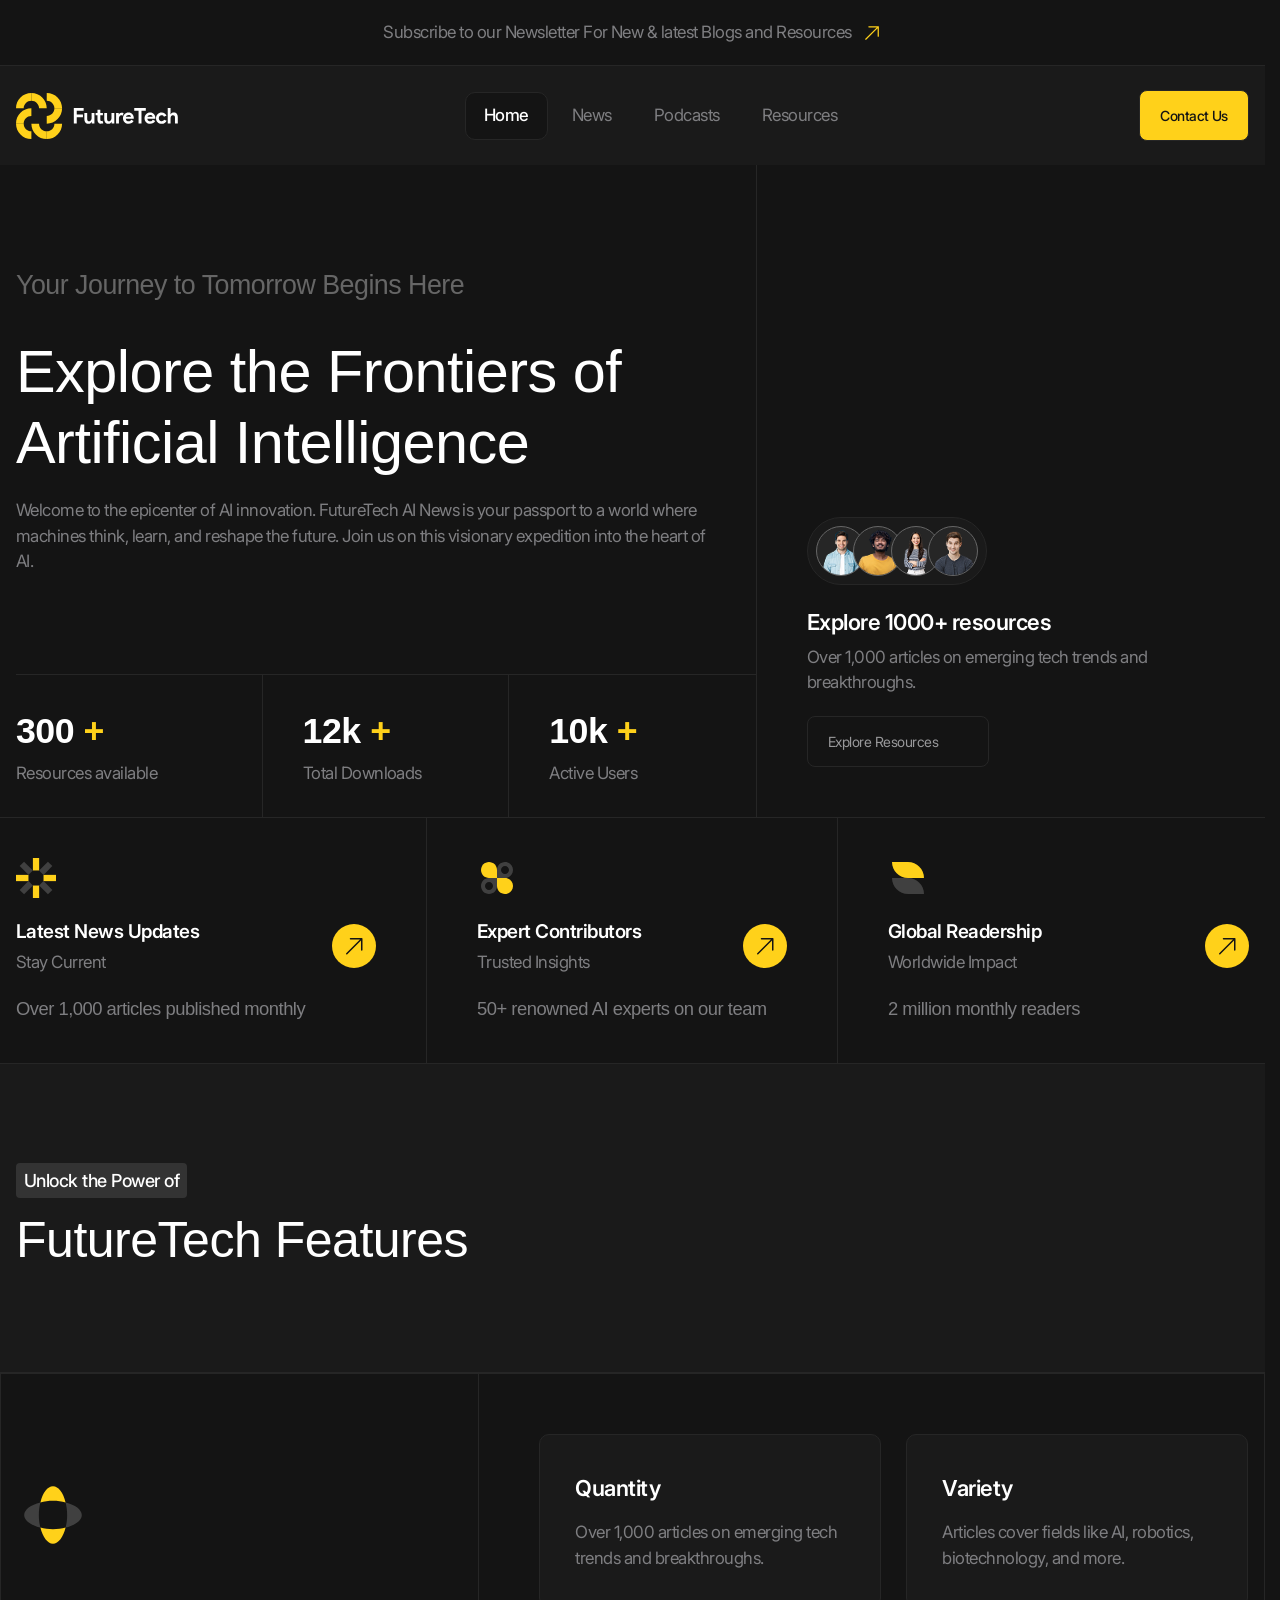
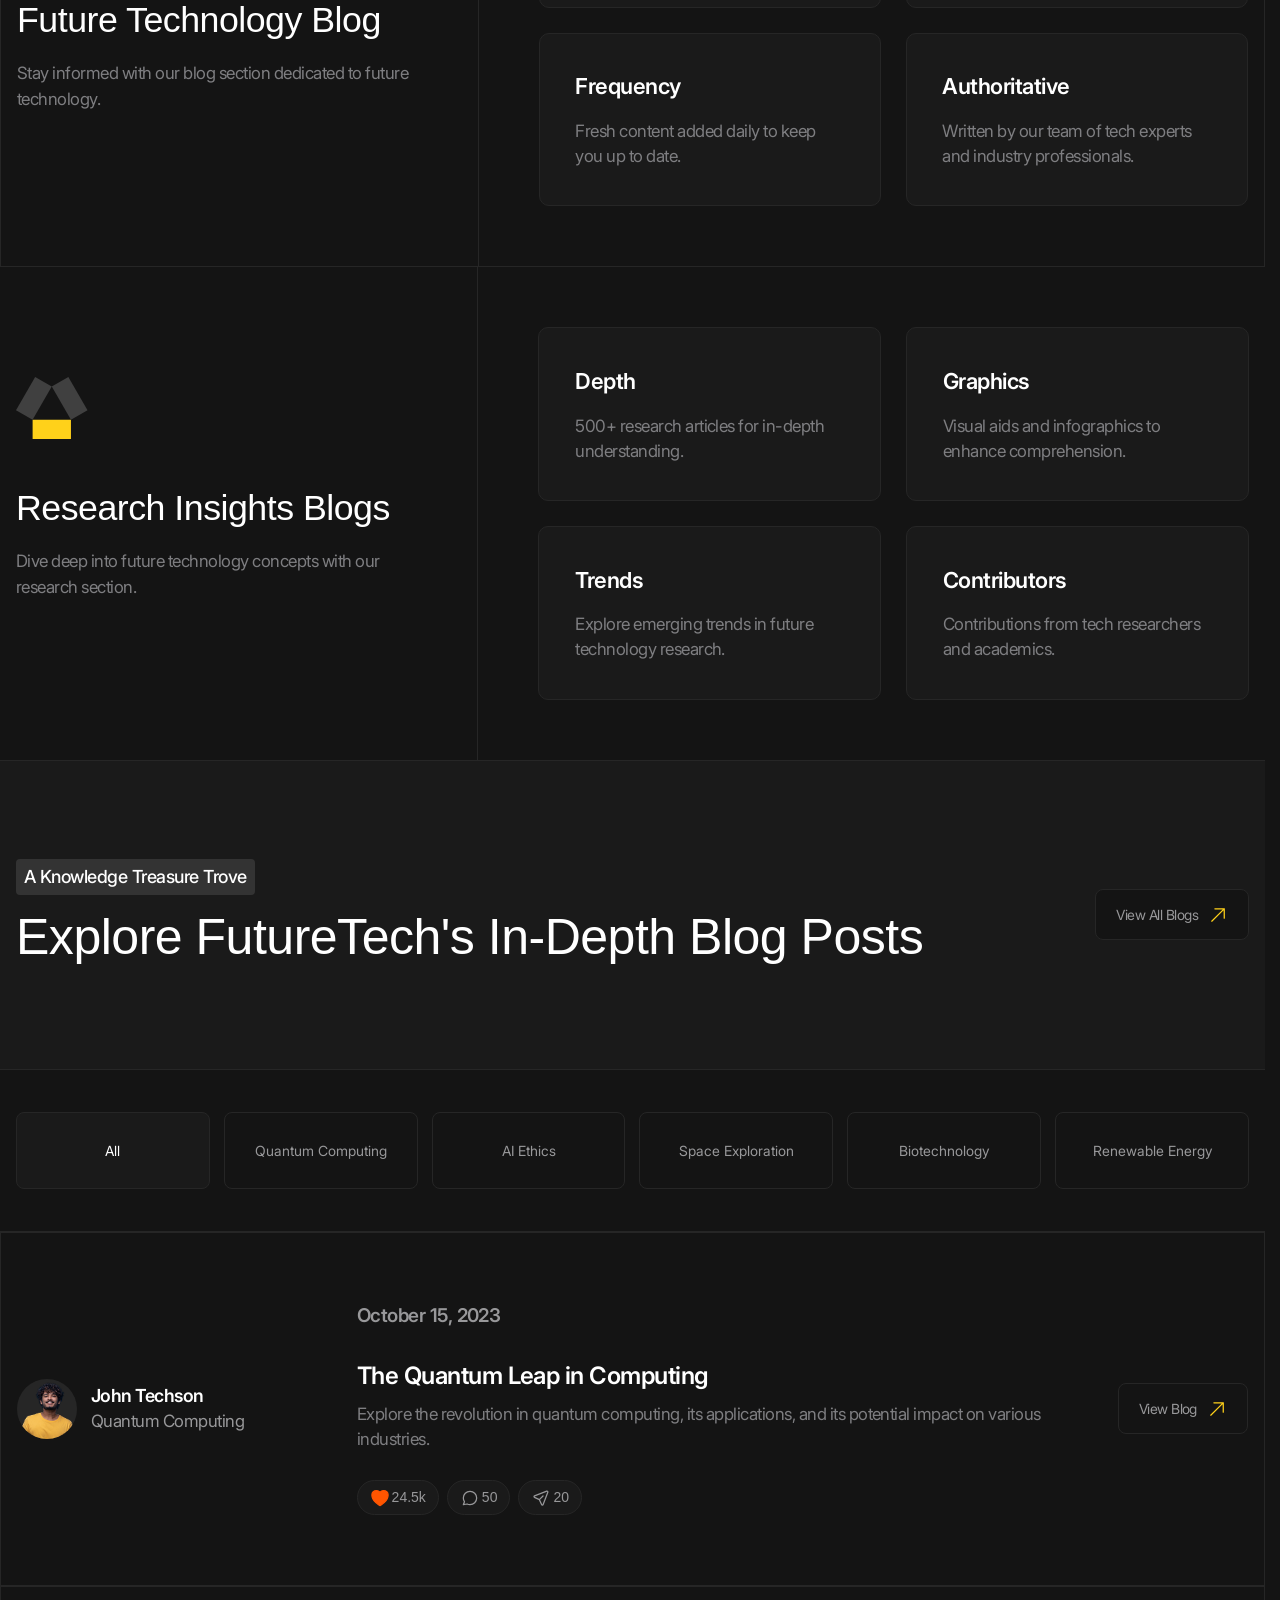
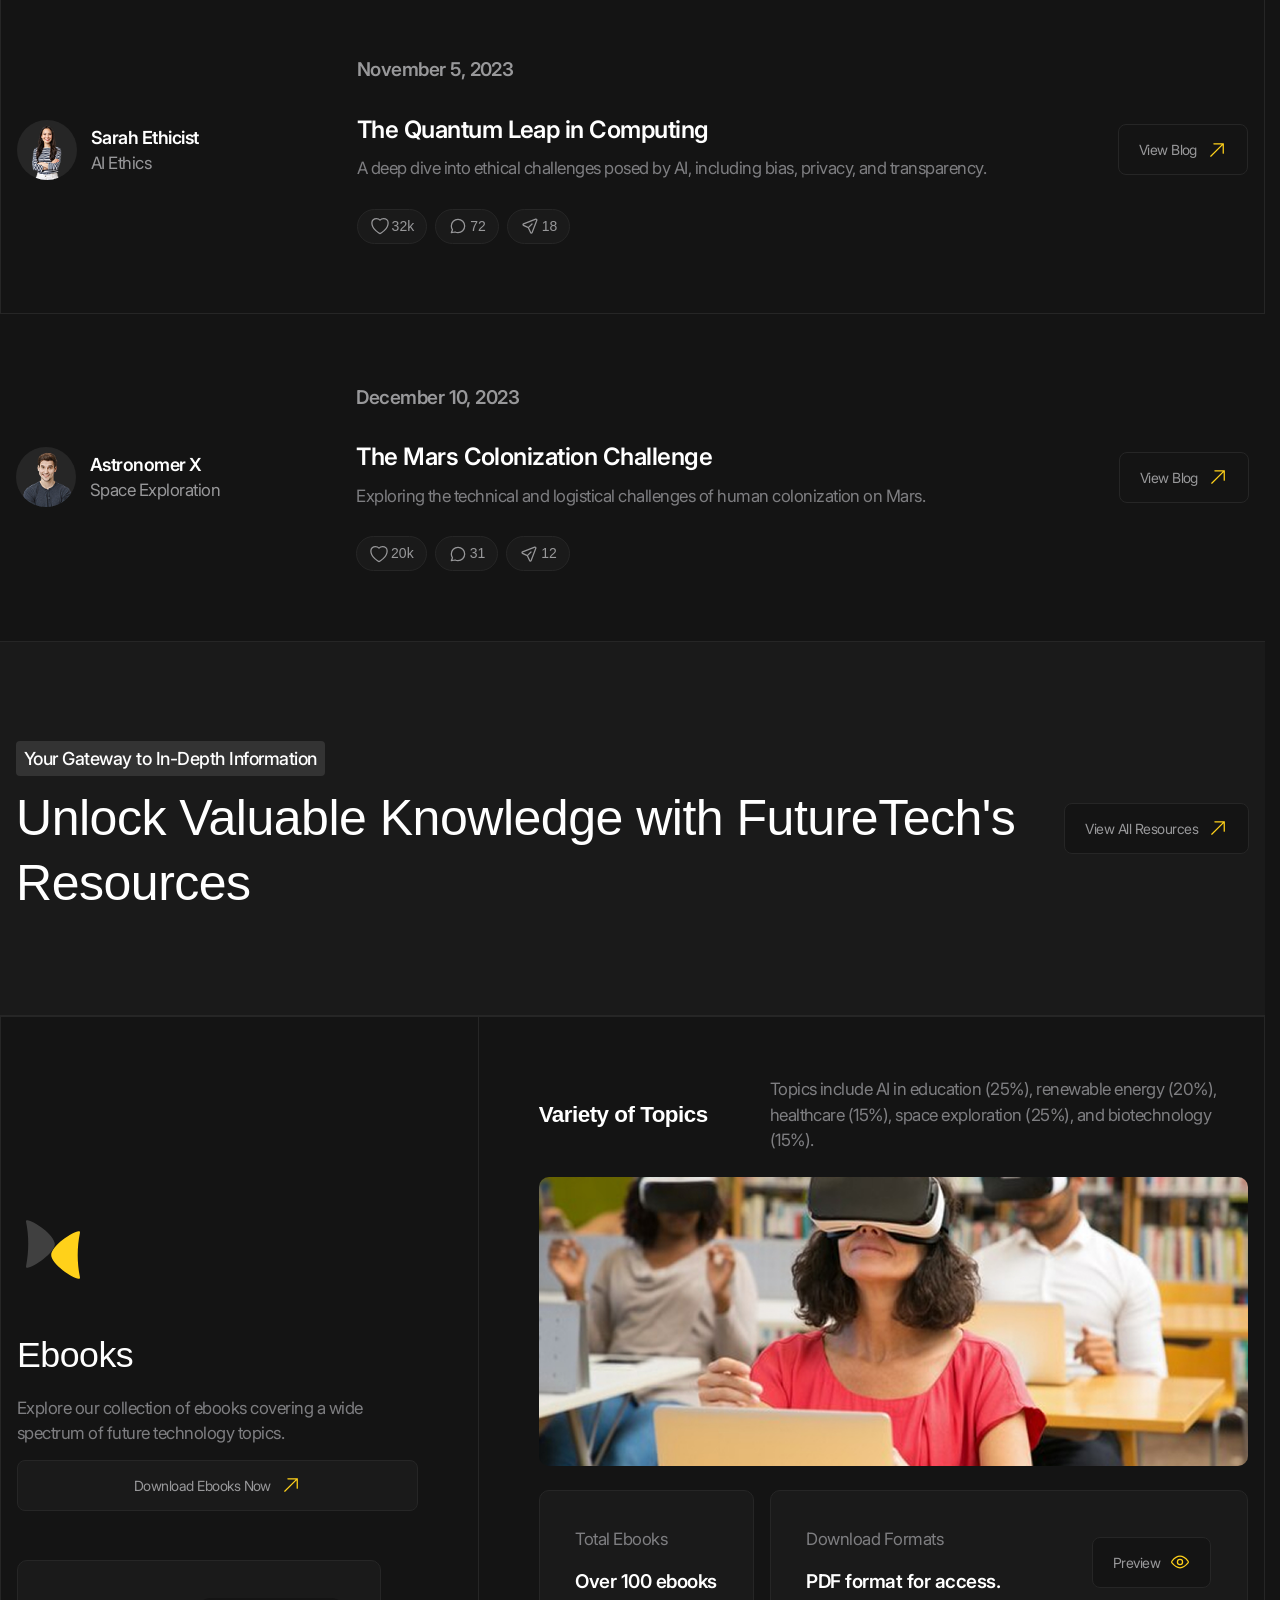
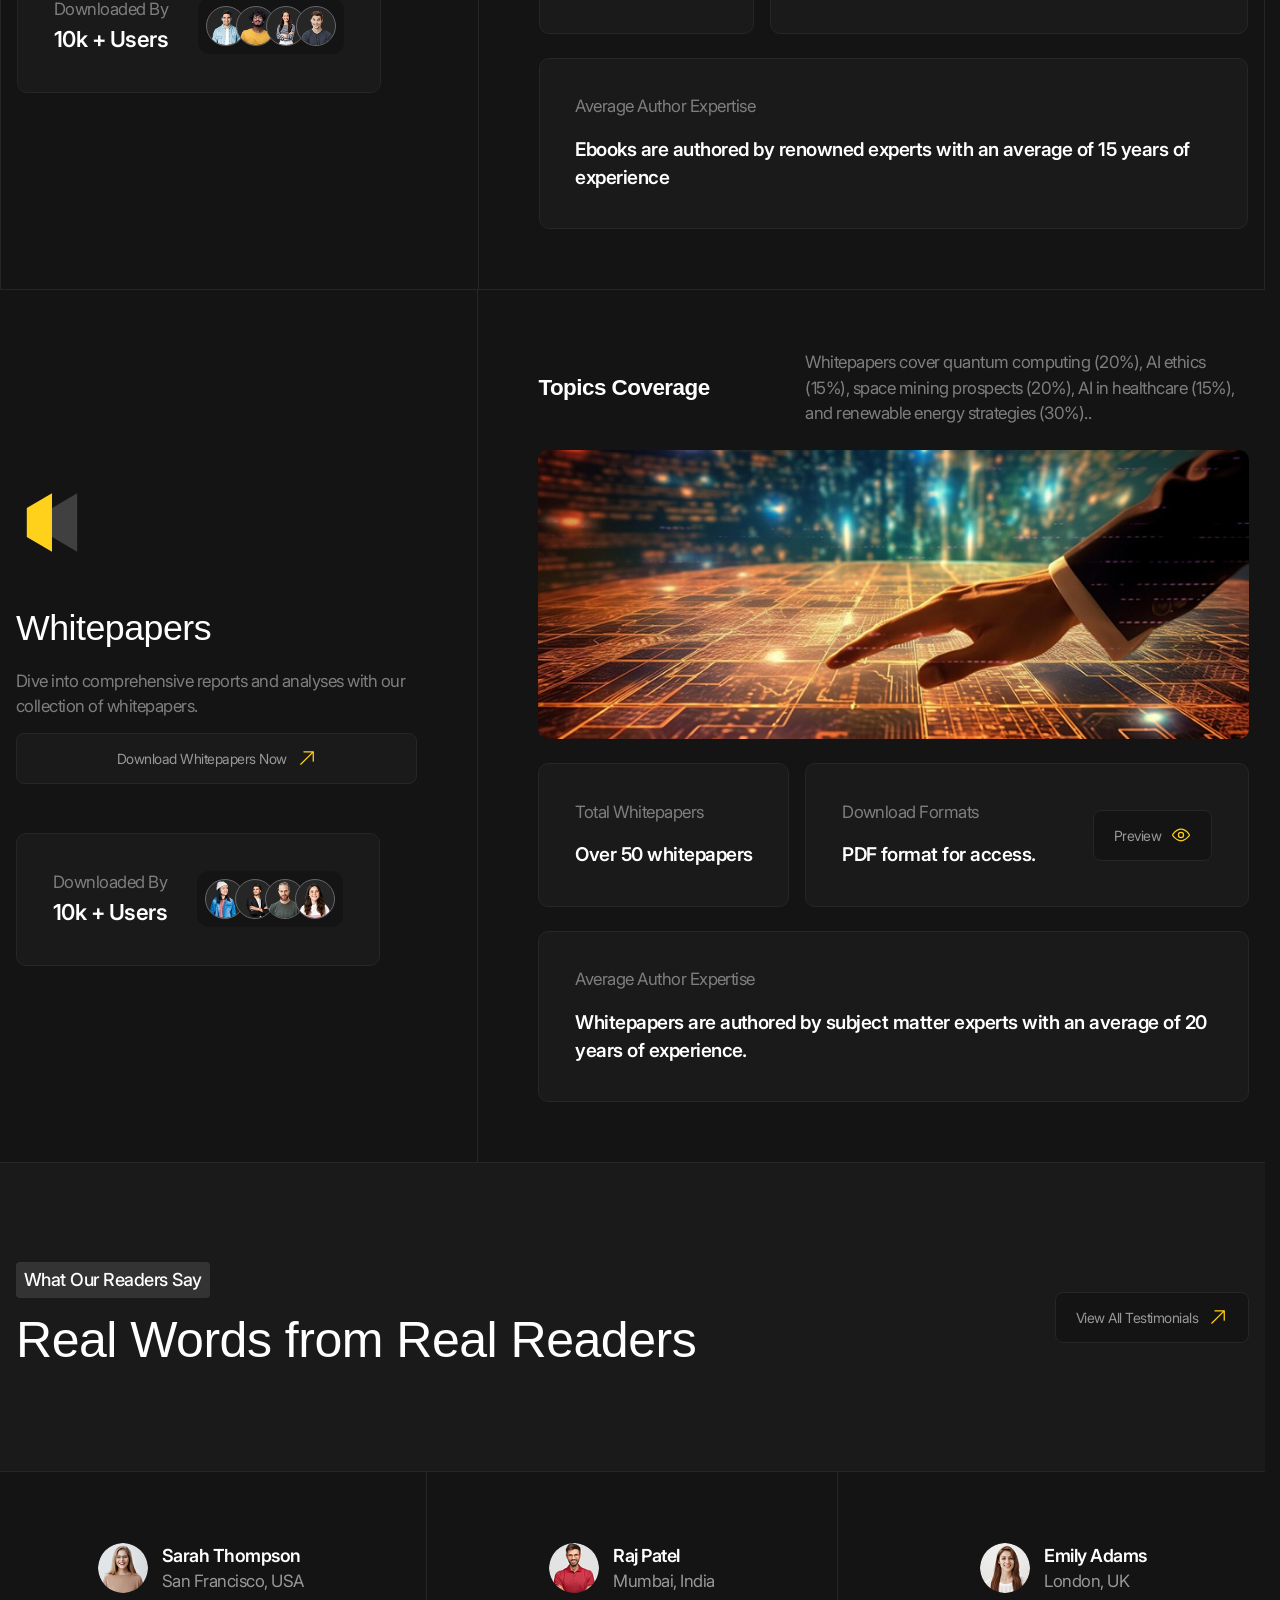
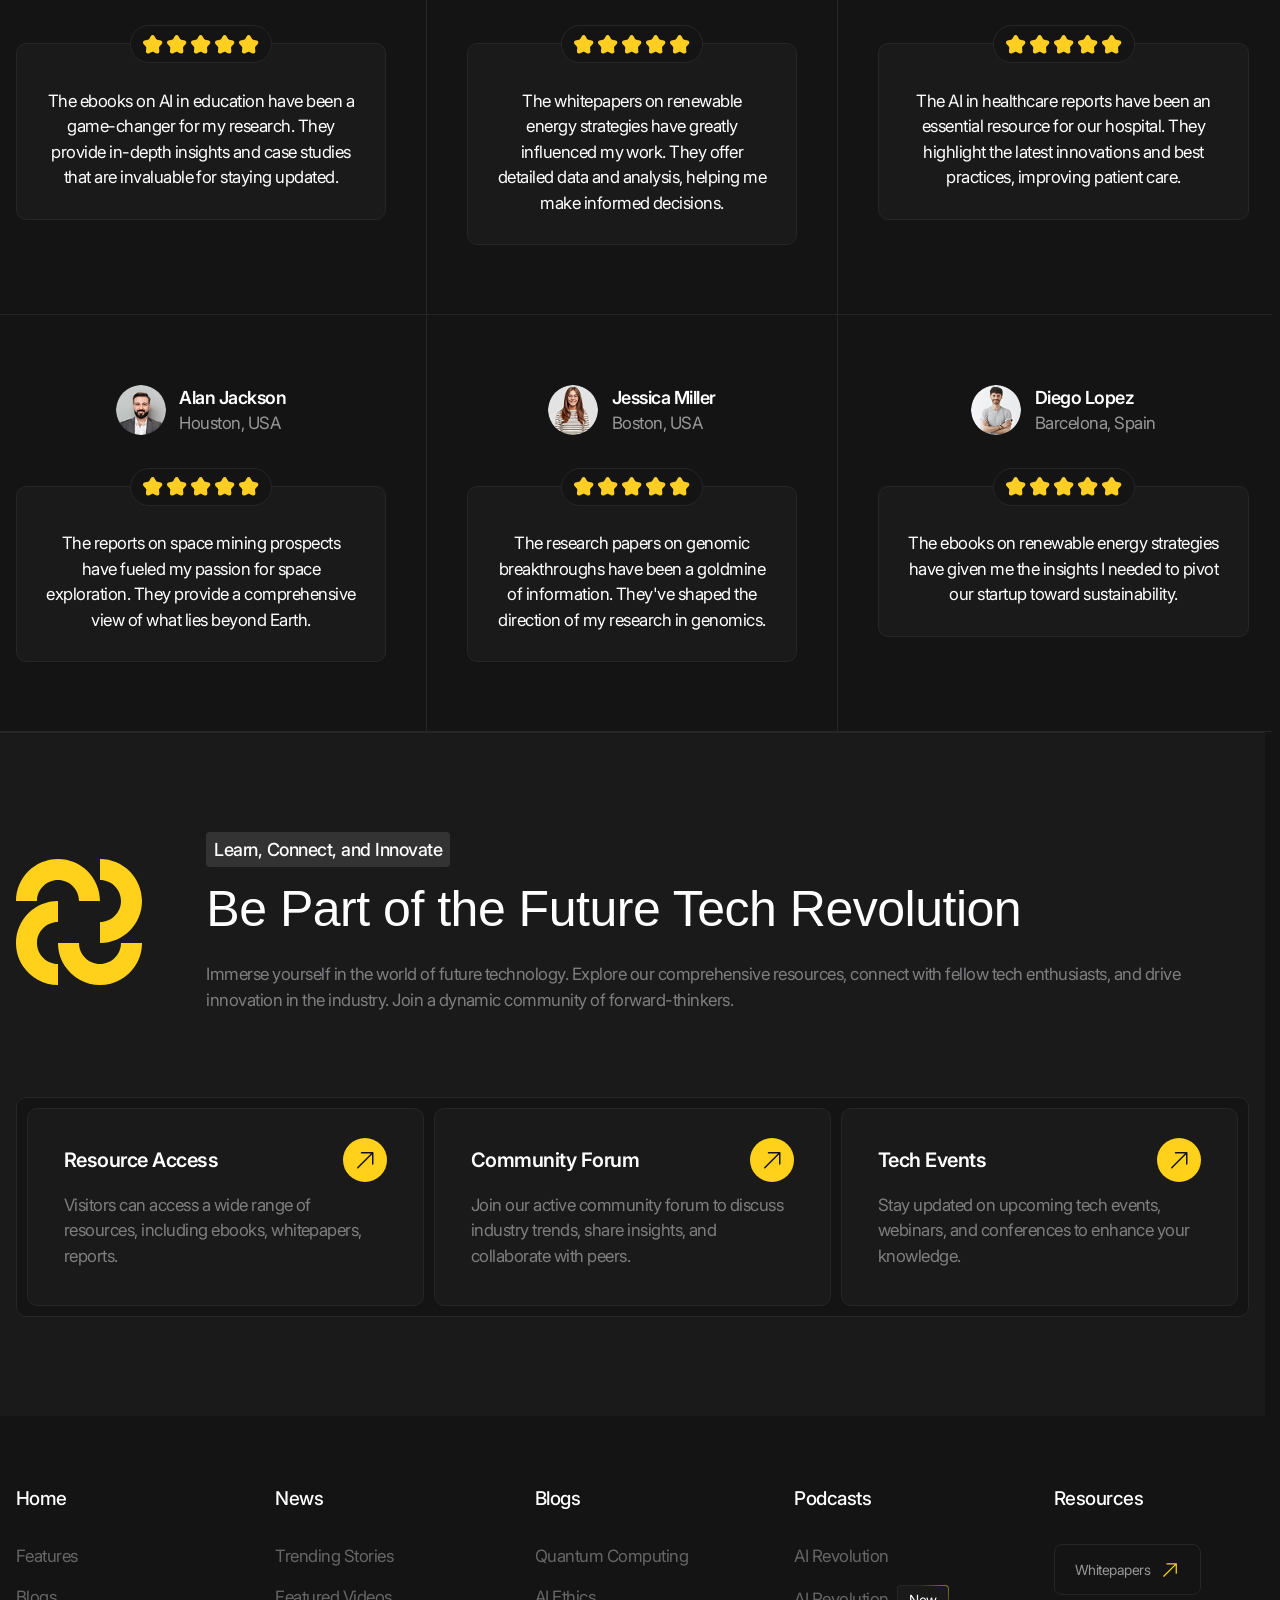
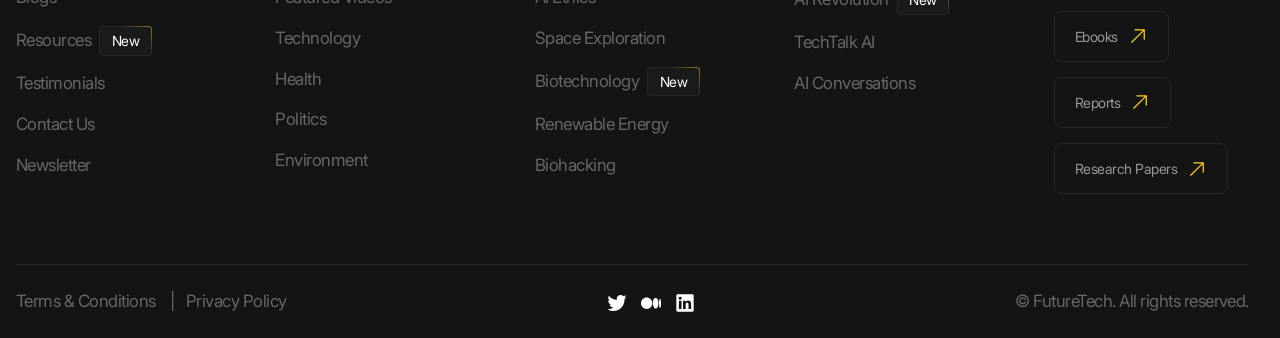
==== commit 3aa68a54: "add sections" ====
--- a/index.html
+++ b/index.html
@@ -39,7 +39,7 @@
                 </li>
               </ul>
             </nav>
-            <a href="/" class="header__contact-us-link button button-accent">Contact Us</a>
+            <a href="/" class="header__contact-us-link button button--accent">Contact Us</a>
           </div>
           <button
             class="header__burger-button burger-button visible-mobile"
@@ -140,7 +140,7 @@
                   height="50"
                   loading="lazy"
                   class="advantage-card__image" />
-                <a href="/" class="advantage-card__link">
+                <a href="/" class="advantage-card__link circle-icon">
                   <h3 class="advantage-card__title h6">Latest News Updates</h3>
                   <p class="advantage-card__subtitle">Stay Current</p>
                 </a>
@@ -156,7 +156,7 @@
                   height="50"
                   loading="lazy"
                   class="advantage-card__image" />
-                <a href="/" class="advantage-card__link">
+                <a href="/" class="advantage-card__link circle-icon">
                   <h3 class="advantage-card__title h6">Expert Contributors</h3>
                   <p class="advantage-card__subtitle">Trusted Insights</p>
                 </a>
@@ -172,7 +172,7 @@
                   height="50"
                   loading="lazy"
                   class="advantage-card__image" />
-                <a href="/" class="advantage-card__link">
+                <a href="/" class="advantage-card__link circle-icon">
                   <h3 class="advantage-card__title h6">Global Readership</h3>
                   <p class="advantage-card__subtitle">Worldwide Impact</p>
                 </a>
@@ -512,7 +512,7 @@
                         alt=""
                         class="person-card__image" />
                       <div class="person-card__body">
-                        <p class="person-card__name ">Sarah Ethicist</p>
+                        <p class="person-card__name">Sarah Ethicist</p>
                         <p class="person-card__department">AI Ethics</p>
                       </div>
                     </div>
@@ -619,7 +619,7 @@
                         alt=""
                         class="person-card__image" />
                       <div class="person-card__body">
-                        <p class="person-card__name ">Astronomer X</p>
+                        <p class="person-card__name">Astronomer X</p>
                         <p class="person-card__department">Space Exploration</p>
                       </div>
                     </div>
@@ -768,6 +768,529 @@
               ullam animi, in nihil sed minus!
             </div>
           </div>
+        </div>
+      </section>
+      <section class="section" aria-labelledby="resources-title">
+        <header class="section__header">
+          <div class="section__header-inner container">
+            <div class="section__header-info">
+              <p class="section__header-subtitle tag">Your Gateway to In-Depth Information</p>
+              <h2 class="section__title" id="resources-title">
+                Unlock Valuable Knowledge with FutureTech's Resources
+              </h2>
+            </div>
+            <a href="/" class="section__link button"
+              ><span class="icon icon--yellow-arrow">View All Resources</span></a
+            >
+          </div>
+        </header>
+        <div class="section__body">
+          <ul class="list">
+            <li class="list__item">
+              <div class="card container">
+                <div class="card__preview">
+                  <div class="card__preview-main">
+                    <img
+                      src="./images/resources/1.svg"
+                      width="80"
+                      height="80"
+                      loading="lazy"
+                      alt=""
+                      class="card__preview-icon" />
+
+                    <div class="card__preview-info">
+                      <h3 class="card__preview-title">Ebooks</h3>
+                      <div class="card__preview-description">
+                        <p>
+                          Explore our collection of ebooks covering a wide spectrum of future
+                          technology topics.
+                        </p>
+                      </div>
+                      <a href="/" class="card__preview-link button button--dark-gray"
+                        ><span class="icon icon--yellow-arrow">Download Ebooks Now</span></a
+                      >
+                    </div>
+                  </div>
+                  <div class="card__preview-extra">
+                    <div class="download-info tile">
+                      <div class="download-info__body">
+                        <p class="download-info__title">Downloaded By</p>
+                        <p class="download-info__subtitle h5">10k + Users</p>
+                      </div>
+                      <div class="download-info__team team">
+                        <img
+                          src="./images/team/1.png"
+                          alt=""
+                          width="50"
+                          height="50"
+                          loading="lazy"
+                          class="team__person" />
+                        <img
+                          src="./images/team/2.png"
+                          alt=""
+                          width="50"
+                          height="50"
+                          loading="lazy"
+                          class="team__person" />
+                        <img
+                          src="./images/team/3.png"
+                          alt=""
+                          width="50"
+                          height="50"
+                          loading="lazy"
+                          class="team__person" />
+                        <img
+                          src="./images/team/4.png"
+                          alt=""
+                          width="50"
+                          height="50"
+                          loading="lazy"
+                          class="team__person" />
+                      </div>
+                    </div>
+                  </div>
+                </div>
+                <div class="card__body">
+                  <div class="card__grid card__grid--2-cols-alt">
+                    <div class="card__cell">
+                      <h3 class="card__cell-title h5">Variety of Topics</h3>
+                    </div>
+                    <div class="card__cell">
+                      <p class="card__cell-description">
+                        Topics include AI in education (25%), renewable energy (20%), healthcare
+                        (15%), space exploration (25%), and biotechnology (15%).
+                      </p>
+                    </div>
+                    <div class="card__cell card__cell--wide">
+                      <img
+                        src="./images/resources/details.jpg"
+                        width="917"
+                        height="332"
+                        loading="lazy"
+                        alt=""
+                        class="card__cell-image" />
+                    </div>
+                    <div class="card__cell tile">
+                      <h4 class="card__cell-subtitle">Total Ebooks</h4>
+                      <p class="card__cell-title h6">Over 100 ebooks</p>
+                    </div>
+                    <div class="card__cell tile">
+                      <h4 class="card__cell-subtitle">Download Formats</h4>
+                      <p class="card__cell-title h6">PDF format for access.</p>
+
+                      <a href="/" class="card__cell-link button">
+                        <span class="icon icon--yellow-eye">Preview</span>
+                      </a>
+                    </div>
+                    <div class="card__cell tile card__cell--wide">
+                      <h4 class="card__cell-subtitle">Average Author Expertise</h4>
+                      <p class="card__cell-title h6">
+                        Ebooks are authored by renowned experts with an average of 15 years of
+                        experience
+                      </p>
+                    </div>
+                  </div>
+                </div>
+              </div>
+            </li>
+            <li class="list__item">
+              <div class="card container">
+                <div class="card__preview">
+                  <div class="card__preview-main">
+                    <img
+                      src="./images/resources/2.svg"
+                      width="80"
+                      height="80"
+                      loading="lazy"
+                      alt=""
+                      class="card__preview-icon" />
+                    <div class="card__preview-info">
+                      <h3 class="card__preview-title">Whitepapers</h3>
+                      <div class="card__preview-description">
+                        <p>
+                          Dive into comprehensive reports and analyses with our collection of
+                          whitepapers.
+                        </p>
+                      </div>
+                      <a href="/" class="card__preview-link button button--dark-gray"
+                        ><span class="icon icon--yellow-arrow">Download Whitepapers Now</span></a
+                      >
+                    </div>
+                  </div>
+                  <div class="card__preview-extra">
+                    <div class="download-info tile">
+                      <div class="download-info__body">
+                        <p class="download-info__title">Downloaded By</p>
+                        <p class="download-info__subtitle h5">10k + Users</p>
+                      </div>
+                      <div class="download-info__team team">
+                        <img
+                          src="./images/team/5.png"
+                          alt=""
+                          width="50"
+                          height="50"
+                          loading="lazy"
+                          class="team__person" />
+                        <img
+                          src="./images/team/6.png"
+                          alt=""
+                          width="50"
+                          height="50"
+                          loading="lazy"
+                          class="team__person" />
+                        <img
+                          src="./images/team/7.png"
+                          alt=""
+                          width="50"
+                          height="50"
+                          loading="lazy"
+                          class="team__person" />
+                        <img
+                          src="./images/team/8.png"
+                          alt=""
+                          width="50"
+                          height="50"
+                          loading="lazy"
+                          class="team__person" />
+                      </div>
+                    </div>
+                  </div>
+                </div>
+                <div class="card__body">
+                  <div class="card__grid card__grid--2-cols-alt">
+                    <div class="card__cell">
+                      <h3 class="card__cell-title h5">Topics Coverage</h3>
+                    </div>
+                    <div class="card__cell">
+                      <p class="card__cell-description">
+                        Whitepapers cover quantum computing (20%), AI ethics (15%), space mining
+                        prospects (20%), AI in healthcare (15%), and renewable energy strategies
+                        (30%)..
+                      </p>
+                    </div>
+                    <div class="card__cell card__cell--wide">
+                      <img
+                        src="./images/resources/details-2.jpg"
+                        width="917"
+                        height="332"
+                        loading="lazy"
+                        alt=""
+                        class="card__cell-image" />
+                    </div>
+                    <div class="card__cell tile">
+                      <h4 class="card__cell-subtitle">Total Whitepapers</h4>
+                      <p class="card__cell-title h6">Over 50 whitepapers</p>
+                    </div>
+                    <div class="card__cell tile">
+                      <h4 class="card__cell-subtitle">Download Formats</h4>
+                      <p class="card__cell-title h6">PDF format for access.</p>
+
+                      <a href="/" class="card__cell-link button">
+                        <span class="icon icon--yellow-eye">Preview</span>
+                      </a>
+                    </div>
+                    <div class="card__cell tile card__cell--wide">
+                      <h4 class="card__cell-subtitle">Average Author Expertise</h4>
+                      <p class="card__cell-title h6">
+                        Whitepapers are authored by subject matter experts with an average of 20
+                        years of experience.
+                      </p>
+                    </div>
+                  </div>
+                </div>
+              </div>
+            </li>
+          </ul>
+        </div>
+      </section>
+      <section class="section" aria-labelledby="reviews-title">
+        <header class="section__header">
+          <div class="section__header-inner container">
+            <div class="section__header-info">
+              <p class="section__header-subtitle tag">What Our Readers Say</p>
+              <h2 class="section__title" id="reviews-title">Real Words from Real Readers</h2>
+            </div>
+            <a href="/" class="section__link button"
+              ><span class="icon icon--yellow-arrow">View All Testimonials</span></a
+            >
+          </div>
+        </header>
+        <div class="section__body">
+          <ul class="bordered-grid bordered-grid--3-cols container">
+            <li class="bordered-grid__item">
+              <div class="review-card">
+                <div class="review-card__author person-card">
+                  <img
+                    src="./images/review-society/1.png"
+                    width="60"
+                    height="60"
+                    loading="lazy"
+                    alt=""
+                    class="person-card__image" />
+                  <div class="person-card__body">
+                    <p class="person-card__name">Sarah Thompson</p>
+                    <p class="person-card__department">San Francisco, USA</p>
+                  </div>
+                </div>
+                <div class="review-card__body tile">
+                  <div
+                    class="review-card__rating-view rating-view"
+                    aria-label="Rating"
+                    title="Rating">
+                    <div class="rating-view__star is-active"></div>
+                    <div class="rating-view__star is-active"></div>
+                    <div class="rating-view__star is-active"></div>
+                    <div class="rating-view__star is-active"></div>
+                    <div class="rating-view__star is-active"></div>
+                  </div>
+                  <blockquote class="review-card__description">
+                    <p>
+                      The ebooks on AI in education have been a game-changer for my research. They
+                      provide in-depth insights and case studies that are invaluable for staying
+                      updated.
+                    </p>
+                  </blockquote>
+                </div>
+              </div>
+            </li>
+            <li class="bordered-grid__item">
+              <div class="review-card">
+                <div class="review-card__author person-card">
+                  <img
+                    src="./images/review-society/2.png"
+                    width="60"
+                    height="60"
+                    loading="lazy"
+                    alt=""
+                    class="person-card__image" />
+                  <div class="person-card__body">
+                    <p class="person-card__name">Raj Patel</p>
+                    <p class="person-card__department">Mumbai, India</p>
+                  </div>
+                </div>
+                <div class="review-card__body tile">
+                  <div
+                    class="review-card__rating-view rating-view"
+                    aria-label="Rating"
+                    title="Rating">
+                    <div class="rating-view__star is-active"></div>
+                    <div class="rating-view__star is-active"></div>
+                    <div class="rating-view__star is-active"></div>
+                    <div class="rating-view__star is-active"></div>
+                    <div class="rating-view__star is-active"></div>
+                  </div>
+                  <blockquote class="review-card__description">
+                    <p>
+                      The whitepapers on renewable energy strategies have greatly influenced my
+                      work. They offer detailed data and analysis, helping me make informed
+                      decisions.
+                    </p>
+                  </blockquote>
+                </div>
+              </div>
+            </li>
+            <li class="bordered-grid__item">
+              <div class="review-card">
+                <div class="review-card__author person-card">
+                  <img
+                    src="./images/review-society/3.png"
+                    width="60"
+                    height="60"
+                    loading="lazy"
+                    alt=""
+                    class="person-card__image" />
+                  <div class="person-card__body">
+                    <p class="person-card__name">Emily Adams</p>
+                    <p class="person-card__department">London, UK</p>
+                  </div>
+                </div>
+                <div class="review-card__body tile">
+                  <div
+                    class="review-card__rating-view rating-view"
+                    aria-label="Rating"
+                    title="Rating">
+                    <div class="rating-view__star is-active"></div>
+                    <div class="rating-view__star is-active"></div>
+                    <div class="rating-view__star is-active"></div>
+                    <div class="rating-view__star is-active"></div>
+                    <div class="rating-view__star is-active"></div>
+                  </div>
+                  <blockquote class="review-card__description">
+                    <p>
+                      The AI in healthcare reports have been an essential resource for our hospital.
+                      They highlight the latest innovations and best practices, improving patient
+                      care.
+                    </p>
+                  </blockquote>
+                </div>
+              </div>
+            </li>
+            <li class="bordered-grid__item">
+              <div class="review-card">
+                <div class="review-card__author person-card">
+                  <img
+                    src="./images/review-society/4.png"
+                    width="60"
+                    height="60"
+                    loading="lazy"
+                    alt=""
+                    class="person-card__image" />
+                  <div class="person-card__body">
+                    <p class="person-card__name">Alan Jackson</p>
+                    <p class="person-card__department">Houston, USA</p>
+                  </div>
+                </div>
+                <div class="review-card__body tile">
+                  <div
+                    class="review-card__rating-view rating-view"
+                    aria-label="Rating"
+                    title="Rating">
+                    <div class="rating-view__star is-active"></div>
+                    <div class="rating-view__star is-active"></div>
+                    <div class="rating-view__star is-active"></div>
+                    <div class="rating-view__star is-active"></div>
+                    <div class="rating-view__star is-active"></div>
+                  </div>
+                  <blockquote class="review-card__description">
+                    <p>
+                      The reports on space mining prospects have fueled my passion for space
+                      exploration. They provide a comprehensive view of what lies beyond Earth.
+                    </p>
+                  </blockquote>
+                </div>
+              </div>
+            </li>
+            <li class="bordered-grid__item">
+              <div class="review-card">
+                <div class="review-card__author person-card">
+                  <img
+                    src="./images/review-society/5.png"
+                    width="60"
+                    height="60"
+                    loading="lazy"
+                    alt=""
+                    class="person-card__image" />
+                  <div class="person-card__body">
+                    <p class="person-card__name">Jessica Miller</p>
+                    <p class="person-card__department">Boston, USA</p>
+                  </div>
+                </div>
+                <div class="review-card__body tile">
+                  <div
+                    class="review-card__rating-view rating-view"
+                    aria-label="Rating"
+                    title="Rating">
+                    <div class="rating-view__star is-active"></div>
+                    <div class="rating-view__star is-active"></div>
+                    <div class="rating-view__star is-active"></div>
+                    <div class="rating-view__star is-active"></div>
+                    <div class="rating-view__star is-active"></div>
+                  </div>
+                  <blockquote class="review-card__description">
+                    <p>
+                      The research papers on genomic breakthroughs have been a goldmine of
+                      information. They've shaped the direction of my research in genomics.
+                    </p>
+                  </blockquote>
+                </div>
+              </div>
+            </li>
+            <li class="bordered-grid__item">
+              <div class="review-card">
+                <div class="review-card__author person-card">
+                  <img
+                    src="./images/review-society/6.png"
+                    width="60"
+                    height="60"
+                    loading="lazy"
+                    alt=""
+                    class="person-card__image" />
+                  <div class="person-card__body">
+                    <p class="person-card__name">Diego Lopez</p>
+                    <p class="person-card__department">Barcelona, Spain</p>
+                  </div>
+                </div>
+                <div class="review-card__body tile">
+                  <div
+                    class="review-card__rating-view rating-view"
+                    aria-label="Rating"
+                    title="Rating">
+                    <div class="rating-view__star is-active"></div>
+                    <div class="rating-view__star is-active"></div>
+                    <div class="rating-view__star is-active"></div>
+                    <div class="rating-view__star is-active"></div>
+                    <div class="rating-view__star is-active"></div>
+                  </div>
+                  <blockquote class="review-card__description">
+                    <p>
+                      The ebooks on renewable energy strategies have given me the insights I needed
+                      to pivot our startup toward sustainability.
+                    </p>
+                  </blockquote>
+                </div>
+              </div>
+            </li>
+          </ul>
+        </div>
+      </section>
+
+      <section class="about" aria-labelledby="about-title">
+        <div class="about__inner container">
+          <header class="about__header">
+            <img
+              src="./images/about/Logo-icon.svg"
+              width="150"
+              height="150"
+              loading="lazy"
+              alt=""
+              class="about__icon" />
+            <div class="about__info">
+              <p class="about__subtitle tag">Learn, Connect, and Innovate</p>
+              <h2 class="about__title" id="about-title">Be Part of the Future Tech Revolution</h2>
+            </div>
+            <div class="about__description">
+              <p>
+                Immerse yourself in the world of future technology. Explore our comprehensive
+                resources, connect with fellow tech enthusiasts, and drive innovation in the
+                industry. Join a dynamic community of forward-thinkers.
+              </p>
+            </div>
+          </header>
+          <ul class="about__list">
+            <li class="about__item">
+              <a href="/" class="about-card tile">
+                <h3 class="about-card__title circle-icon">Resource Access</h3>
+                <div class="about-card-description">
+                  <p>
+                    Visitors can access a wide range of resources, including ebooks, whitepapers,
+                    reports.
+                  </p>
+                </div>
+              </a>
+            </li>
+            <li class="about__item">
+              <a href="/" class="about-card tile">
+                <h3 class="about-card__title circle-icon">Community Forum</h3>
+                <div class="about-card-description">
+                  <p>
+                    Join our active community forum to discuss industry trends, share insights, and
+                    collaborate with peers.
+                  </p>
+                </div>
+              </a>
+            </li>
+            <li class="about__item">
+              <a href="/" class="about-card tile">
+                <h3 class="about-card__title circle-icon">Tech Events</h3>
+                <div class="about-card-description">
+                  <p>
+                    Stay updated on upcoming tech events, webinars, and conferences to enhance your
+                    knowledge.
+                  </p>
+                </div>
+              </a>
+            </li>
+          </ul>
         </div>
       </section>
     </main>
--- a/styles/main.css
+++ b/styles/main.css
@@ -359,6 +359,38 @@
 }
 .full-vw-line--left::after, .full-vw-line--left::before {
   right: 100%;
+}
+
+.circle-icon {
+  position: relative;
+  --circleSize: 3.25rem;
+  --circleMarginLeft: 1.25rem;
+  padding-right: calc(var(--circleSize) + var(--circleMarginLeft));
+}
+@media (width <= 90.06125rem) {
+  .circle-icon {
+    --circleSize: 2.75rem;
+    --circleMarginLeft: 0.875rem;
+    row-gap: 0.125rem;
+  }
+}
+@media (width <= 47.99875rem) {
+  .circle-icon {
+    --circleSize: 2.5rem;
+  }
+}
+.circle-icon:after {
+  width: var(--circleSize);
+  height: var(--circleSize);
+  position: absolute;
+  top: 50%;
+  translate: 0 -50%;
+  content: "";
+  right: 0;
+  background: url("../../icons/black-arrow.svg") no-repeat center;
+  background-color: var(--color-accent);
+  border-radius: 50%;
+  min-height: var(--circleSize);
 }
 
 :root {
@@ -449,6 +481,9 @@
 .icon--yellow-arrow::after {
   background-image: url("../../icons/promo-Icon.svg");
 }
+.icon--yellow-eye::after {
+  background-image: url("../../icons/eye-yellow.svg");
+}
 
 .logo {
   max-width: clamp(7.8125rem, 6.7246900826rem + 4.4628099174vw, 11.1875rem);
@@ -486,11 +521,14 @@
     background-color: transparent;
   }
 }
-.button-accent {
+.button--accent {
   background-color: var(--color-accent);
   color: var(--color-dark);
   font-weight: 500;
   border-radius: 0.5rem;
+}
+.button--dark-gray {
+  background-color: var(--color-dark-10);
 }
 
 .burger-button {
@@ -904,36 +942,8 @@
   }
 }
 .advantage-card__link {
-  --circleSize: 3.25rem;
-  --circleMarginLeft: 1.25rem;
-  position: relative;
   display: grid;
   row-gap: 0.25rem;
-  padding-right: calc(var(--circleSize) + var(--circleMarginLeft));
-}
-.advantage-card__link:after {
-  width: var(--circleSize);
-  height: var(--circleSize);
-  position: absolute;
-  top: 50%;
-  translate: 0 -50%;
-  content: "";
-  right: 0;
-  background: url("../../icons/black-arrow.svg") no-repeat center;
-  background-color: var(--color-accent);
-  border-radius: 50%;
-}
-@media (width <= 90.06125rem) {
-  .advantage-card__link {
-    --circleSize: 2.75rem;
-    --circleMarginLeft: 0.875rem;
-    row-gap: 0.125rem;
-  }
-}
-@media (width <= 47.99875rem) {
-  .advantage-card__link {
-    --circleSize: 2.5rem;
-  }
 }
 .advantage-card__title {
   font-family: var(--font-family-base);
@@ -1173,6 +1183,11 @@
   display: grid;
   row-gap: clamp(1.5rem, 0.9762396694rem + 2.1487603306vw, 3.125rem);
 }
+@media (width <= 63.99875rem) {
+  .card__preview-main {
+    justify-content: start;
+  }
+}
 .card__preview-icon {
   width: clamp(3.125rem, 2.520661157rem + 2.479338843vw, 5rem);
 }
@@ -1180,12 +1195,15 @@
   display: grid;
   row-gap: clamp(0.375rem, 0.173553719rem + 0.826446281vw, 1rem);
 }
+.card__preview-extra {
+  display: flex;
+}
 .card__body {
   padding-right: 0;
 }
 @media (width <= 63.99875rem) {
   .card__body {
-    padding: 1.875rem 1rem;
+    padding: 1.875rem 0;
   }
 }
 .card__grid {
@@ -1200,11 +1218,62 @@
     grid-template-columns: 1fr;
   }
 }
+.card__grid--2-cols-alt {
+  gap: 1.875rem 1.25rem;
+}
+@media (width <= 90.06125rem) {
+  .card__grid--2-cols-alt {
+    gap: 1.5rem 1rem;
+  }
+}
+@media (width > 47.99875rem) {
+  .card__grid--2-cols-alt {
+    grid-template-columns: auto 1fr;
+  }
+}
 .card__cell {
   display: flex;
   flex-direction: column;
   justify-content: start;
   row-gap: clamp(0.25rem, -0.0723140496rem + 1.3223140496vw, 1.25rem);
+}
+.card__cell--wide {
+  grid-column: -1/1;
+}
+.card__cell:has(> *:only-child) {
+  justify-content: center;
+}
+@media (width <= 90.06125rem) {
+  .card__cell:has(> *:only-child) {
+    display: inline-flex;
+  }
+}
+.card__cell:has(.card__cell-link) {
+  display: grid;
+  grid-template-columns: 1fr auto;
+  grid-template-areas: "other link " "other link";
+  -moz-column-gap: 1.25rem;
+       column-gap: 1.25rem;
+  align-items: center;
+}
+.card__cell-image {
+  width: 100%;
+  height: clamp(10.625rem, 7.3615702479rem + 13.3884297521vw, 20.75rem);
+  border-radius: 0.75rem;
+  -o-object-fit: cover;
+     object-fit: cover;
+}
+@media (width <= 90.06125rem) {
+  .card__cell-image {
+    border-radius: 0.625rem;
+  }
+}
+.card__cell-subtitle {
+  font: inherit;
+  color: inherit;
+}
+.card__cell-link {
+  grid-area: link;
 }
 
 .tabs__header {
@@ -1275,20 +1344,21 @@
 }
 
 .person-card {
+  --imageSize: 5rem;
   display: flex;
   align-items: center;
   -moz-column-gap: clamp(0.5rem, 0.3388429752rem + 0.6611570248vw, 1rem);
        column-gap: clamp(0.5rem, 0.3388429752rem + 0.6611570248vw, 1rem);
 }
+@media (width <= 90.06125rem) {
+  .person-card {
+    --imageSize: 3.75rem;
+  }
+}
 .person-card__image {
-  width: 5rem;
+  width: var(--imageSize);
   border-radius: 50%;
   background-color: var(--color-dark-15);
-}
-@media (width <= 90.06125rem) {
-  .person-card__image {
-    width: 3.75rem;
-  }
 }
 .person-card__body {
   display: grid;
@@ -1413,4 +1483,254 @@
 }
 .blog-actions__icon-wrapper svg * {
   fill: transparent;
+}
+
+.download-info {
+  display: grid;
+  grid-template-columns: 1fr auto;
+  align-items: center;
+  -moz-column-gap: 3.125rem;
+       column-gap: 3.125rem;
+}
+@media (width <= 90.06125rem) {
+  .download-info {
+    -moz-column-gap: 1.875rem;
+         column-gap: 1.875rem;
+  }
+}
+.download-info__team {
+  --personImgSize: 3.125rem;
+  background-color: var(--color-dark);
+  border-radius: 0.75rem;
+  border: none;
+}
+@media (width <= 90.06125rem) {
+  .download-info__team {
+    --personImgSize: 2.5rem;
+  }
+}
+
+.rating-view {
+  display: inline-flex;
+  -moz-column-gap: 0.4375rem;
+       column-gap: 0.4375rem;
+  padding: 0.625rem 1rem;
+  background-color: var(--color-dark);
+  border-radius: 6.25rem;
+  border: var(--border);
+}
+@media (width <= 90.06125rem) {
+  .rating-view {
+    -moz-column-gap: 0.25rem;
+         column-gap: 0.25rem;
+    padding: 0.5rem 0.75rem;
+  }
+}
+.rating-view__star {
+  --size: 1.5rem;
+  width: var(--size);
+  height: var(--size);
+  background: url("../../icons/star-gray.svg") center/contain no-repeat;
+}
+.rating-view__star.is-active {
+  background-image: url("../../icons/star-yellow.svg");
+}
+@media (width <= 90.06125rem) {
+  .rating-view__star {
+    --size: 1.25rem;
+  }
+}
+
+.review-card {
+  display: flex;
+  flex-direction: column;
+  align-items: center;
+  margin-inline: auto;
+  max-width: 31.25rem;
+  row-gap: 3.75rem;
+}
+@media (width <= 90.06125rem) {
+  .review-card {
+    row-gap: 3.0625rem;
+  }
+}
+.review-card__author {
+  --imageSize: 3.75rem;
+}
+@media (width <= 90.06125rem) {
+  .review-card__author {
+    --imageSize: 3.125rem;
+  }
+}
+.review-card__body {
+  position: relative;
+  padding: clamp(1.5rem, 1.3791322314rem + 0.4958677686vw, 1.875rem);
+  padding-top: clamp(1.875rem, 1.472107438rem + 1.652892562vw, 3.125rem);
+  color: var(--color-light);
+  text-align: center;
+}
+.review-card__rating-view {
+  position: absolute;
+  top: 50%;
+  left: 50%;
+  translate: -50% -50%;
+  top: 0;
+}
+
+.bordered-grid {
+  --columns: 1;
+  --itemPaddingY: clamp(2.5rem, 1.694214876rem + 3.305785124vw, 5rem);
+  display: grid;
+  grid-template-columns: repeat(var(--columns), 1fr);
+}
+.bordered-grid--2-cols {
+  --columns: 2;
+}
+.bordered-grid--3-cols {
+  --columns: 3;
+  --itemPaddingX: 3.125rem;
+}
+@media (width <= 90.06125rem) {
+  .bordered-grid--3-cols {
+    --itemPaddingX: 2.5rem;
+  }
+}
+@media (width > 63.99875rem) {
+  .bordered-grid--3-cols .bordered-grid__item {
+    /*  ELements in 1 and 2 cols   */
+  }
+  .bordered-grid--3-cols .bordered-grid__item:nth-child(3n-2), .bordered-grid--3-cols .bordered-grid__item:nth-child(3n-1) {
+    padding-right: var(--itemPaddingX);
+    border-right: var(--border);
+  }
+  .bordered-grid--3-cols .bordered-grid__item:nth-child(3n-1) {
+    position: relative;
+  }
+  .bordered-grid--3-cols .bordered-grid__item:nth-child(3n-1)::before {
+    position: absolute;
+    left: 50%;
+    translate: -50%;
+    content: "";
+    bottom: 0;
+    width: 100vw;
+    height: 0.0625rem;
+    background-color: var(--color-dark-15);
+  }
+  .bordered-grid--3-cols .bordered-grid__item {
+    /*  ELements in 3 cols   */
+  }
+  .bordered-grid--3-cols .bordered-grid__item:nth-child(3n-1), .bordered-grid--3-cols .bordered-grid__item:nth-child(3n) {
+    padding-left: var(--itemPaddingX);
+  }
+}
+@media (width <= 63.99875rem) {
+  .bordered-grid--3-cols {
+    --columns: 1;
+  }
+  .bordered-grid--3-cols .bordered-grid__item:not(:last-child) {
+    border-bottom: var(--border);
+  }
+}
+.bordered-grid__item {
+  padding-block: var(--itemPaddingY);
+}
+
+.about-card {
+  display: flex;
+  flex-direction: column;
+  row-gap: clamp(0.625rem, 0.423553719rem + 0.826446281vw, 1.25rem);
+}
+.about-card__title {
+  display: flex;
+  align-items: center;
+  font-size: clamp(1rem, 0.8791322314rem + 0.4958677686vw, 1.375rem);
+  font-family: var(--font-family-base);
+  font-weight: 600;
+}
+
+.about {
+  padding-block: clamp(2.5rem, 0.8884297521rem + 6.6115702479vw, 7.5rem);
+  background-color: var(--color-dark-10);
+}
+.about__inner {
+  display: grid;
+  row-gap: clamp(2.5rem, 1.291322314rem + 4.958677686vw, 6.25rem);
+}
+.about__header {
+  display: grid;
+  grid-template-columns: auto 1fr;
+  -moz-column-gap: clamp(1.25rem, 0.041322314rem + 4.958677686vw, 5rem);
+       column-gap: clamp(1.25rem, 0.041322314rem + 4.958677686vw, 5rem);
+  row-gap: 1.875rem;
+  align-items: center;
+  grid-template-areas: "icon info" "icon description";
+}
+@media (width <= 90.06125rem) {
+  .about__header {
+    row-gap: 1.25rem;
+  }
+}
+@media (width <= 47.99875rem) {
+  .about__header {
+    grid-template-areas: "icon subtitle" "title title" "description description";
+    row-gap: 0.3125rem;
+  }
+}
+.about__info {
+  grid-area: info;
+  display: grid;
+  row-gap: 1rem;
+}
+@media (width <= 90.06125rem) {
+  .about__info {
+    row-gap: 0.625rem;
+  }
+}
+@media (width <= 47.99875rem) {
+  .about__info {
+    display: contents;
+  }
+}
+.about__icon {
+  grid-area: icon;
+  width: clamp(3.75rem, 1.9369834711rem + 7.4380165289vw, 9.375rem);
+}
+.about__subtitle {
+  justify-self: start;
+}
+@media (width <= 47.99875rem) {
+  .about__subtitle {
+    grid-area: subtitle;
+  }
+}
+@media (width <= 47.99875rem) {
+  .about__title {
+    grid-area: title;
+    margin-top: 1.25rem;
+  }
+}
+@media (width <= 47.99875rem) {
+  .about__description {
+    grid-area: description;
+  }
+}
+.about__list {
+  display: grid;
+  padding: 1.25rem;
+  border-radius: 0.75rem;
+  background-color: var(--color-dark);
+  border: var(--border);
+  gap: 1.25rem;
+}
+@media (width <= 90.06125rem) {
+  .about__list {
+    border-radius: 0.625rem;
+    gap: 0.625rem;
+    padding: 0.625rem;
+  }
+}
+@media (width > 47.99875rem) {
+  .about__list {
+    grid-template-columns: repeat(3, 1fr);
+  }
 }/*# sourceMappingURL=main.css.map */
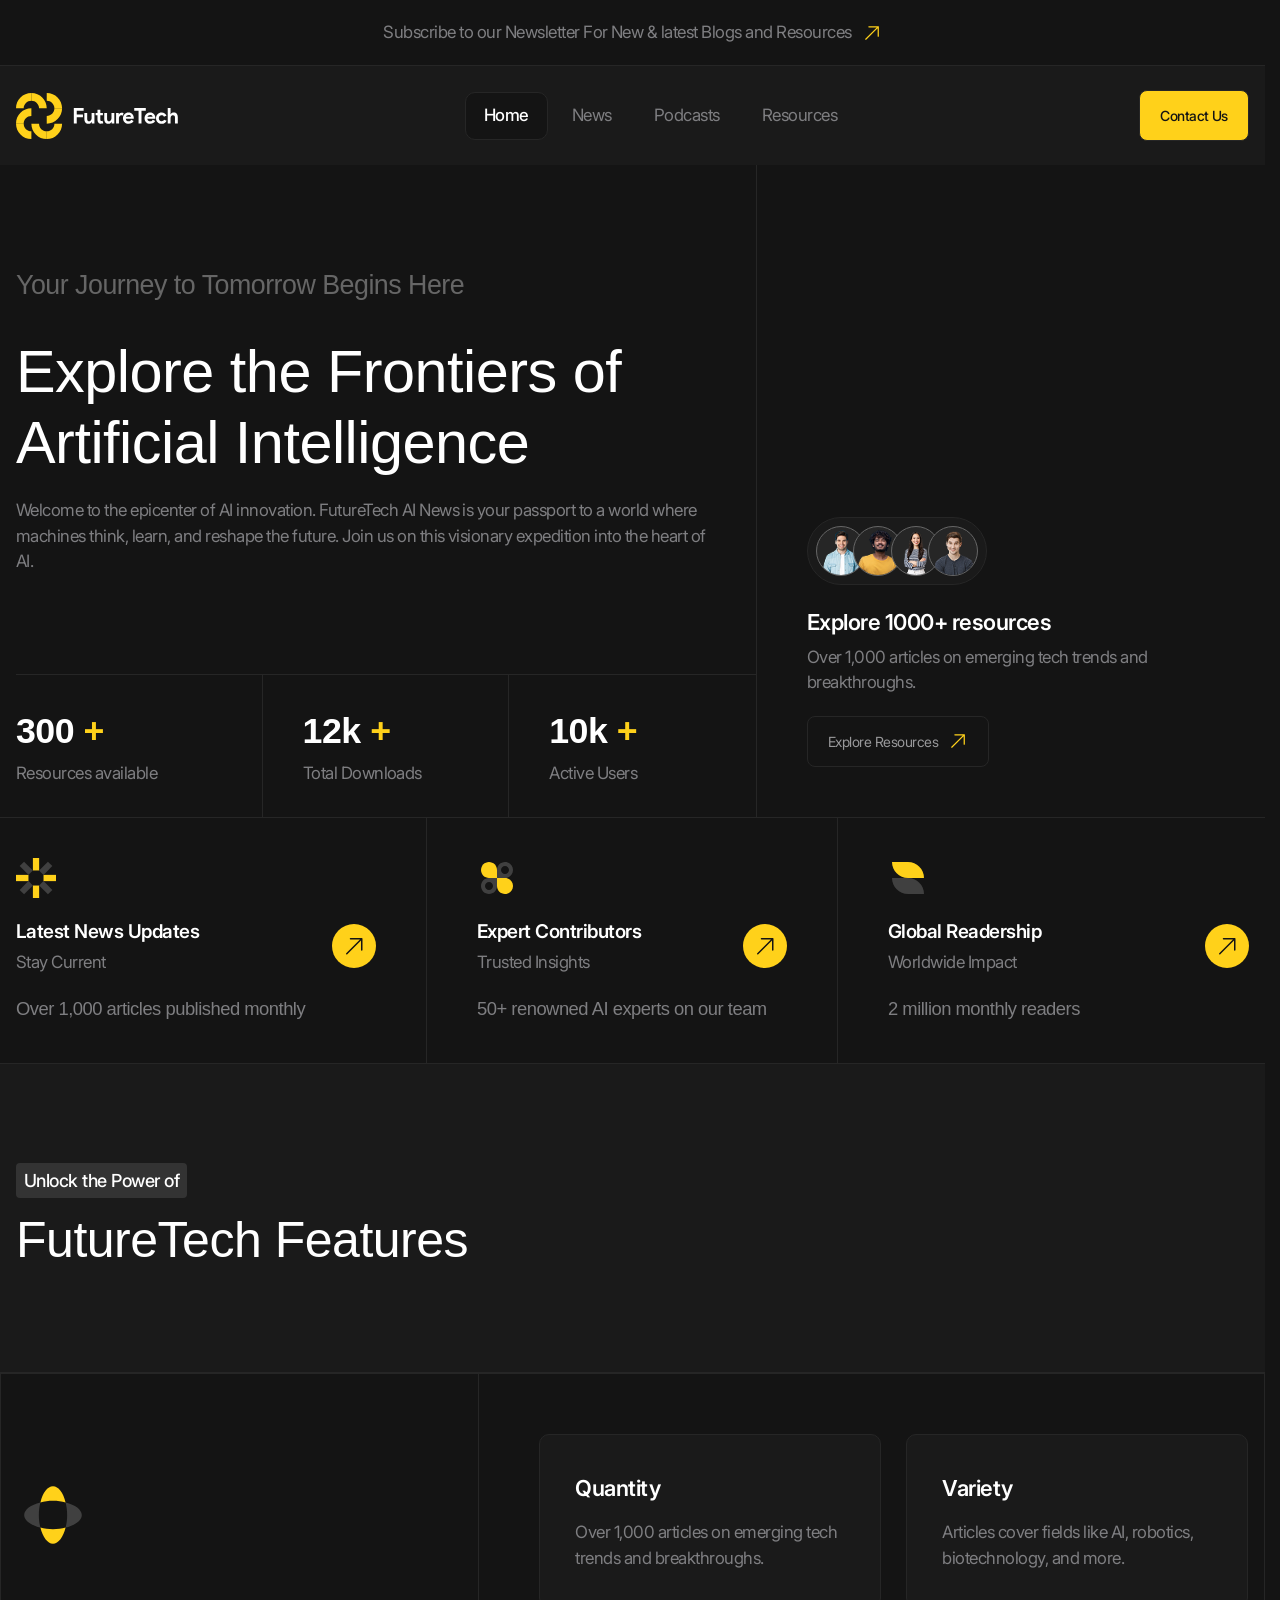
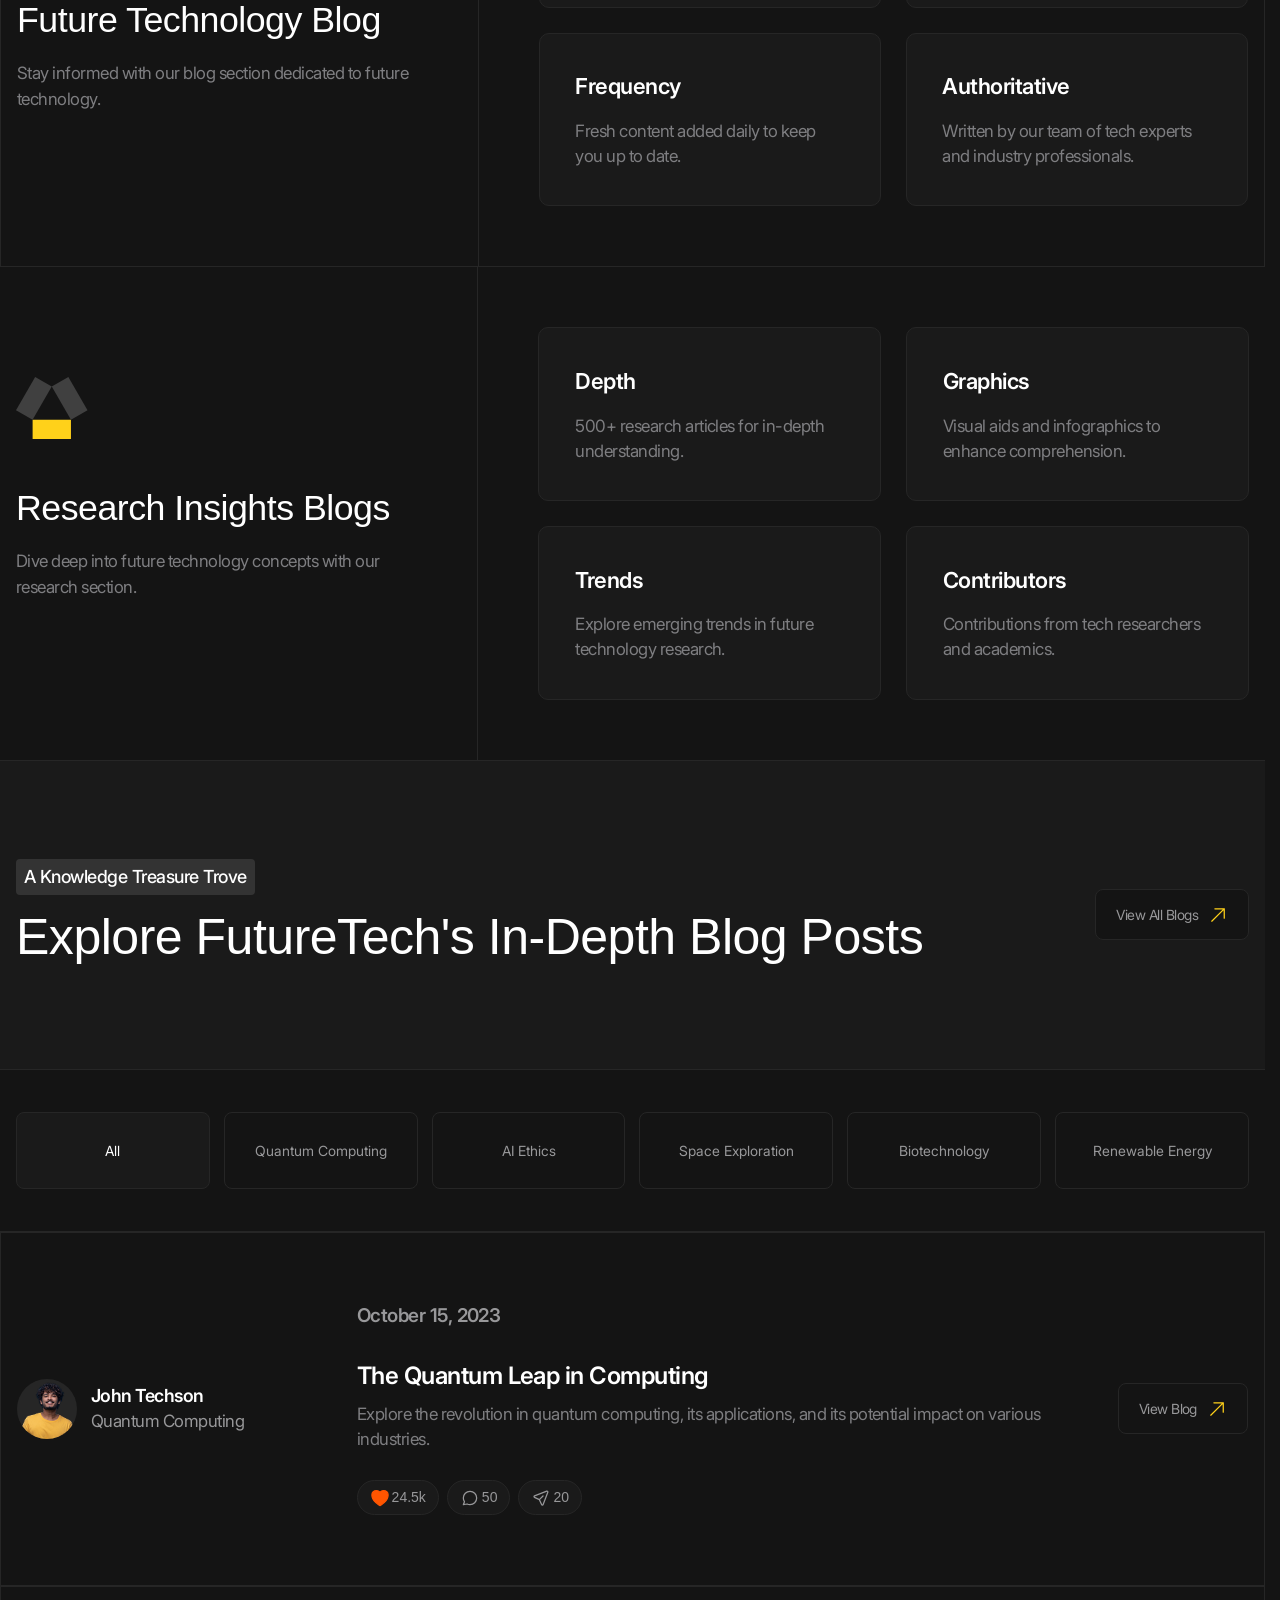
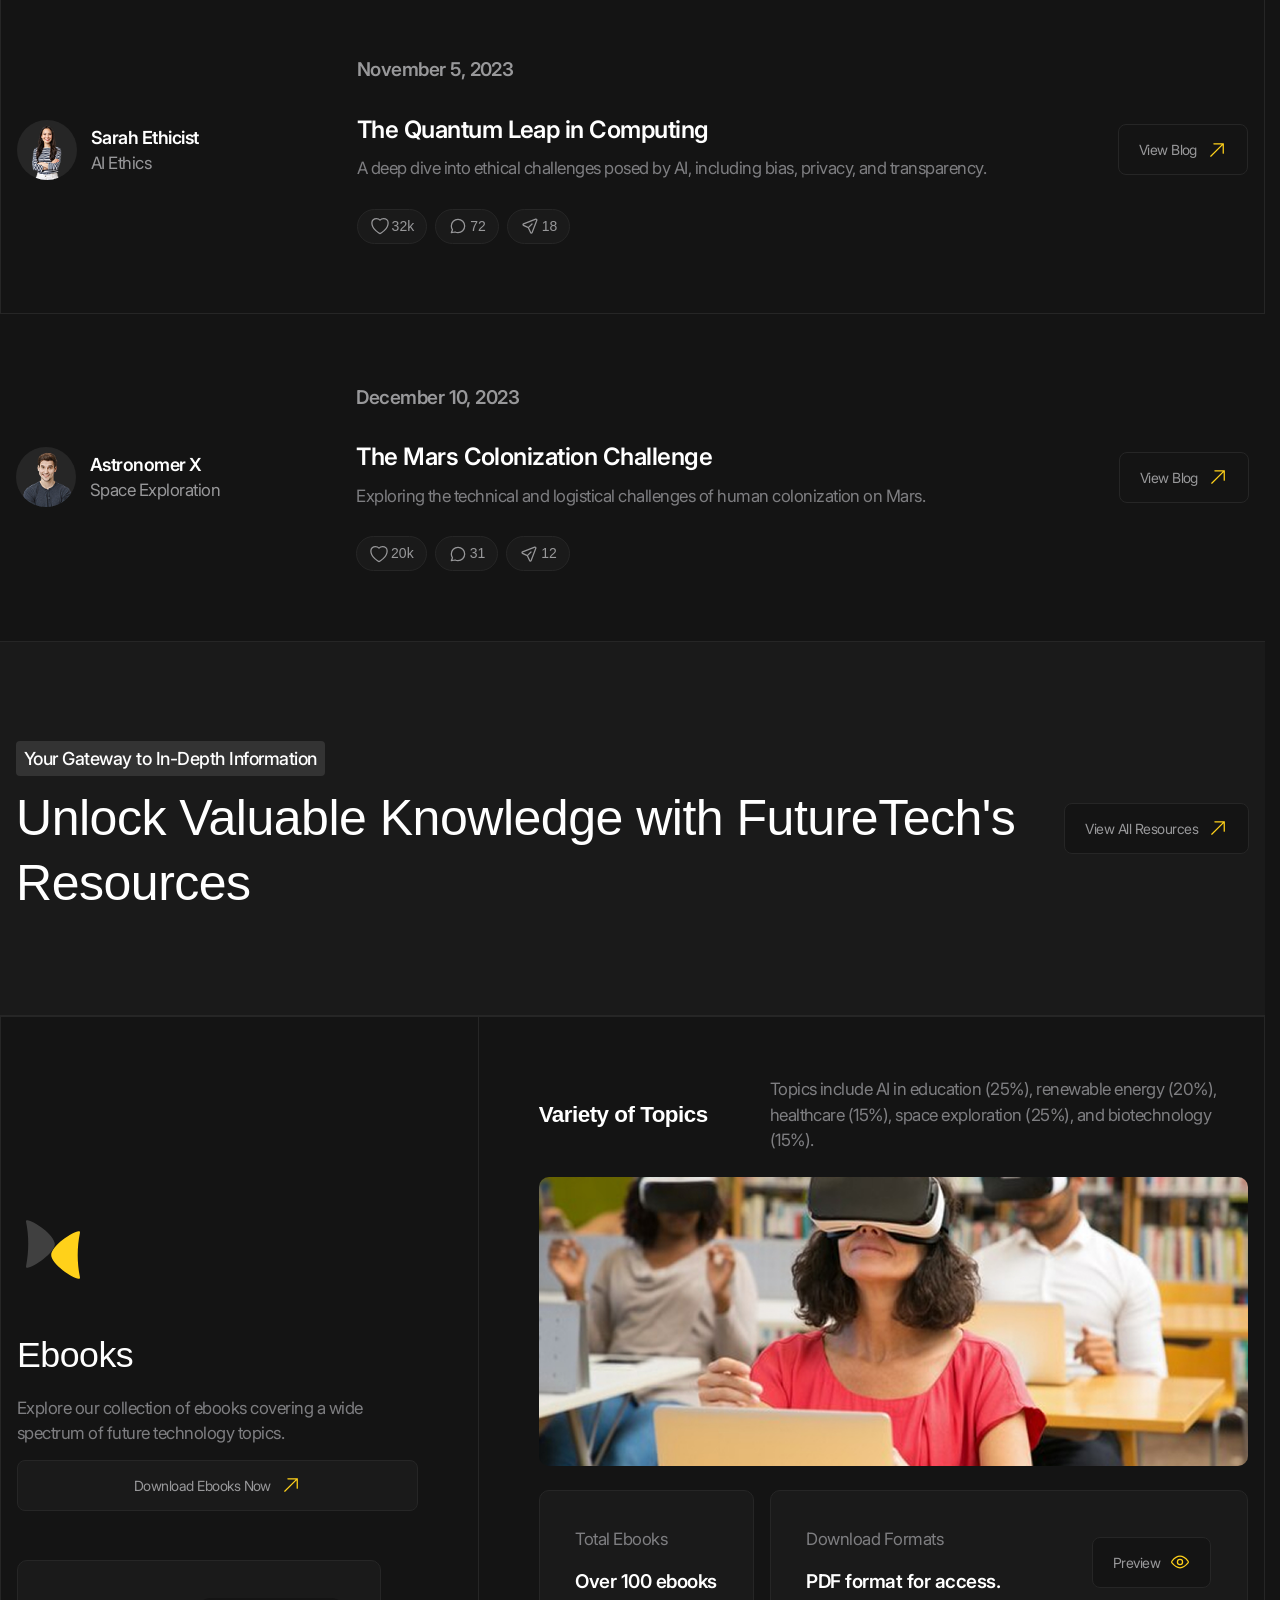
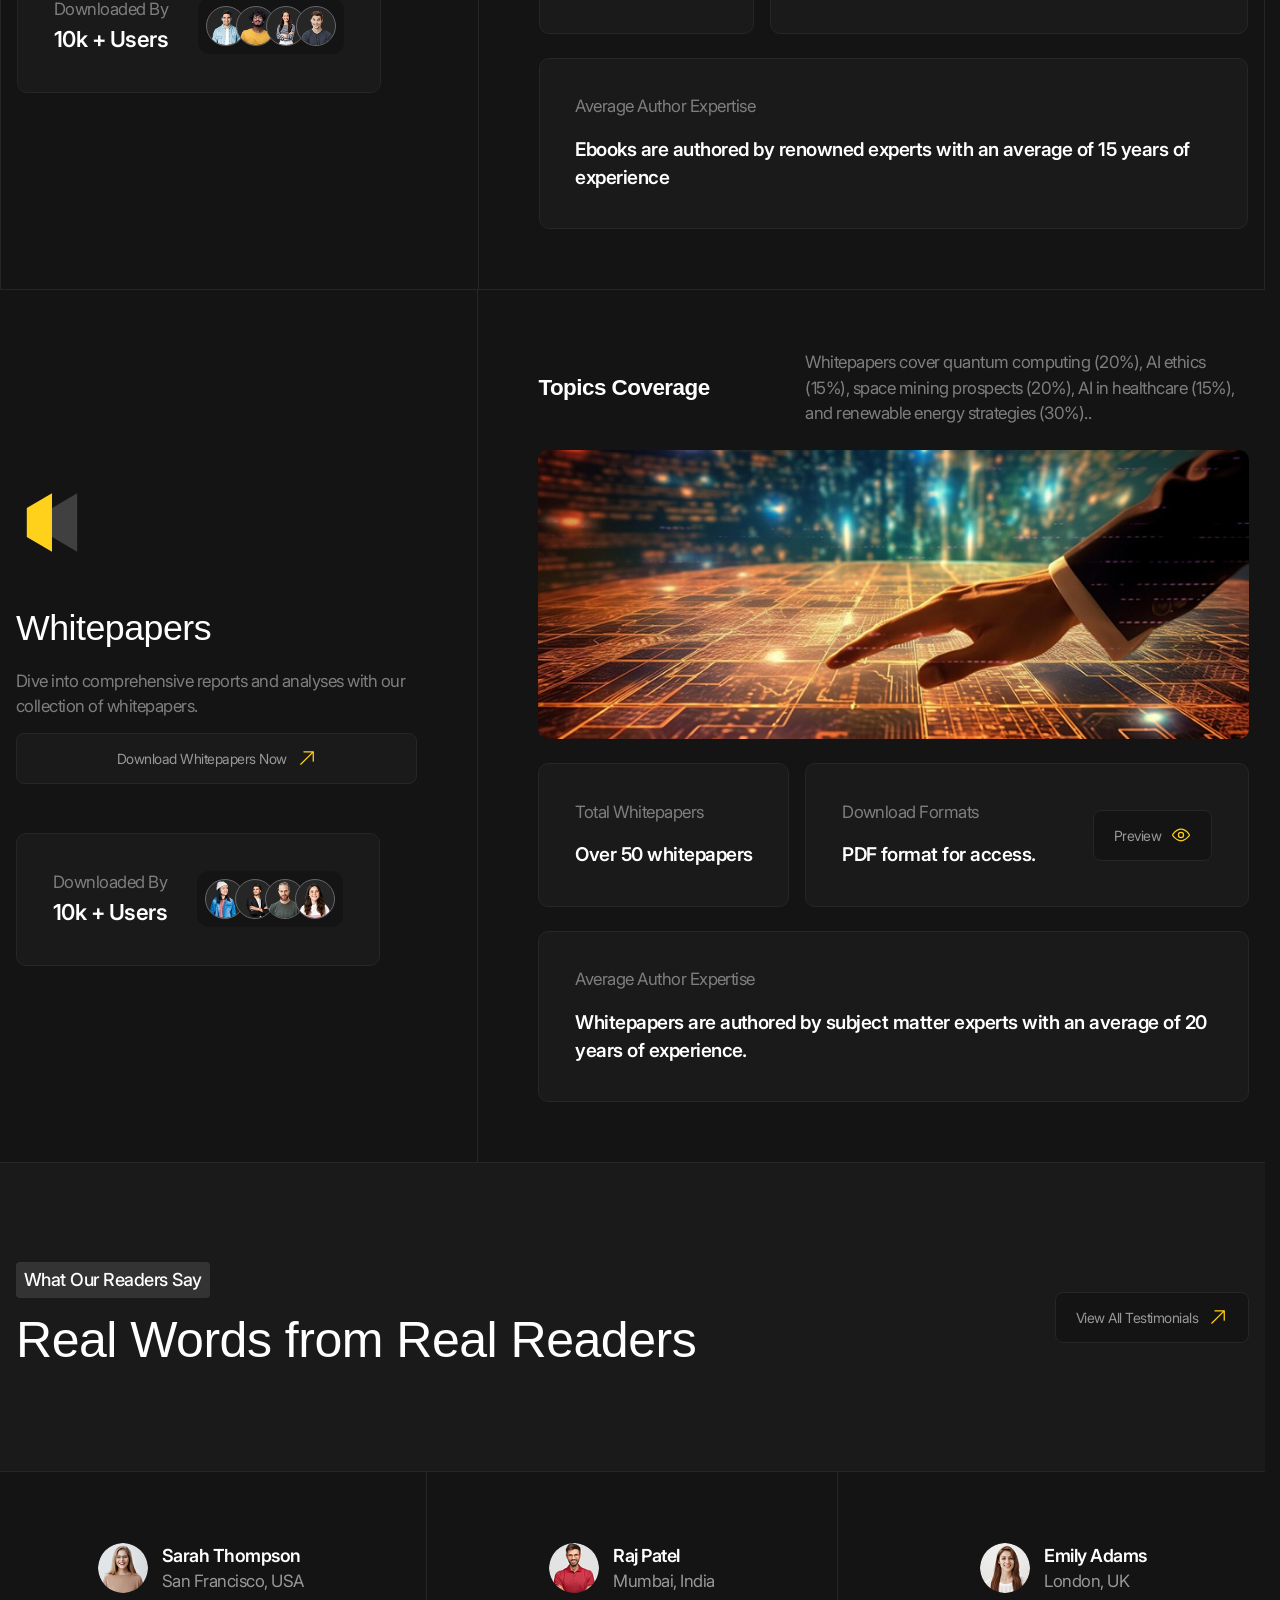
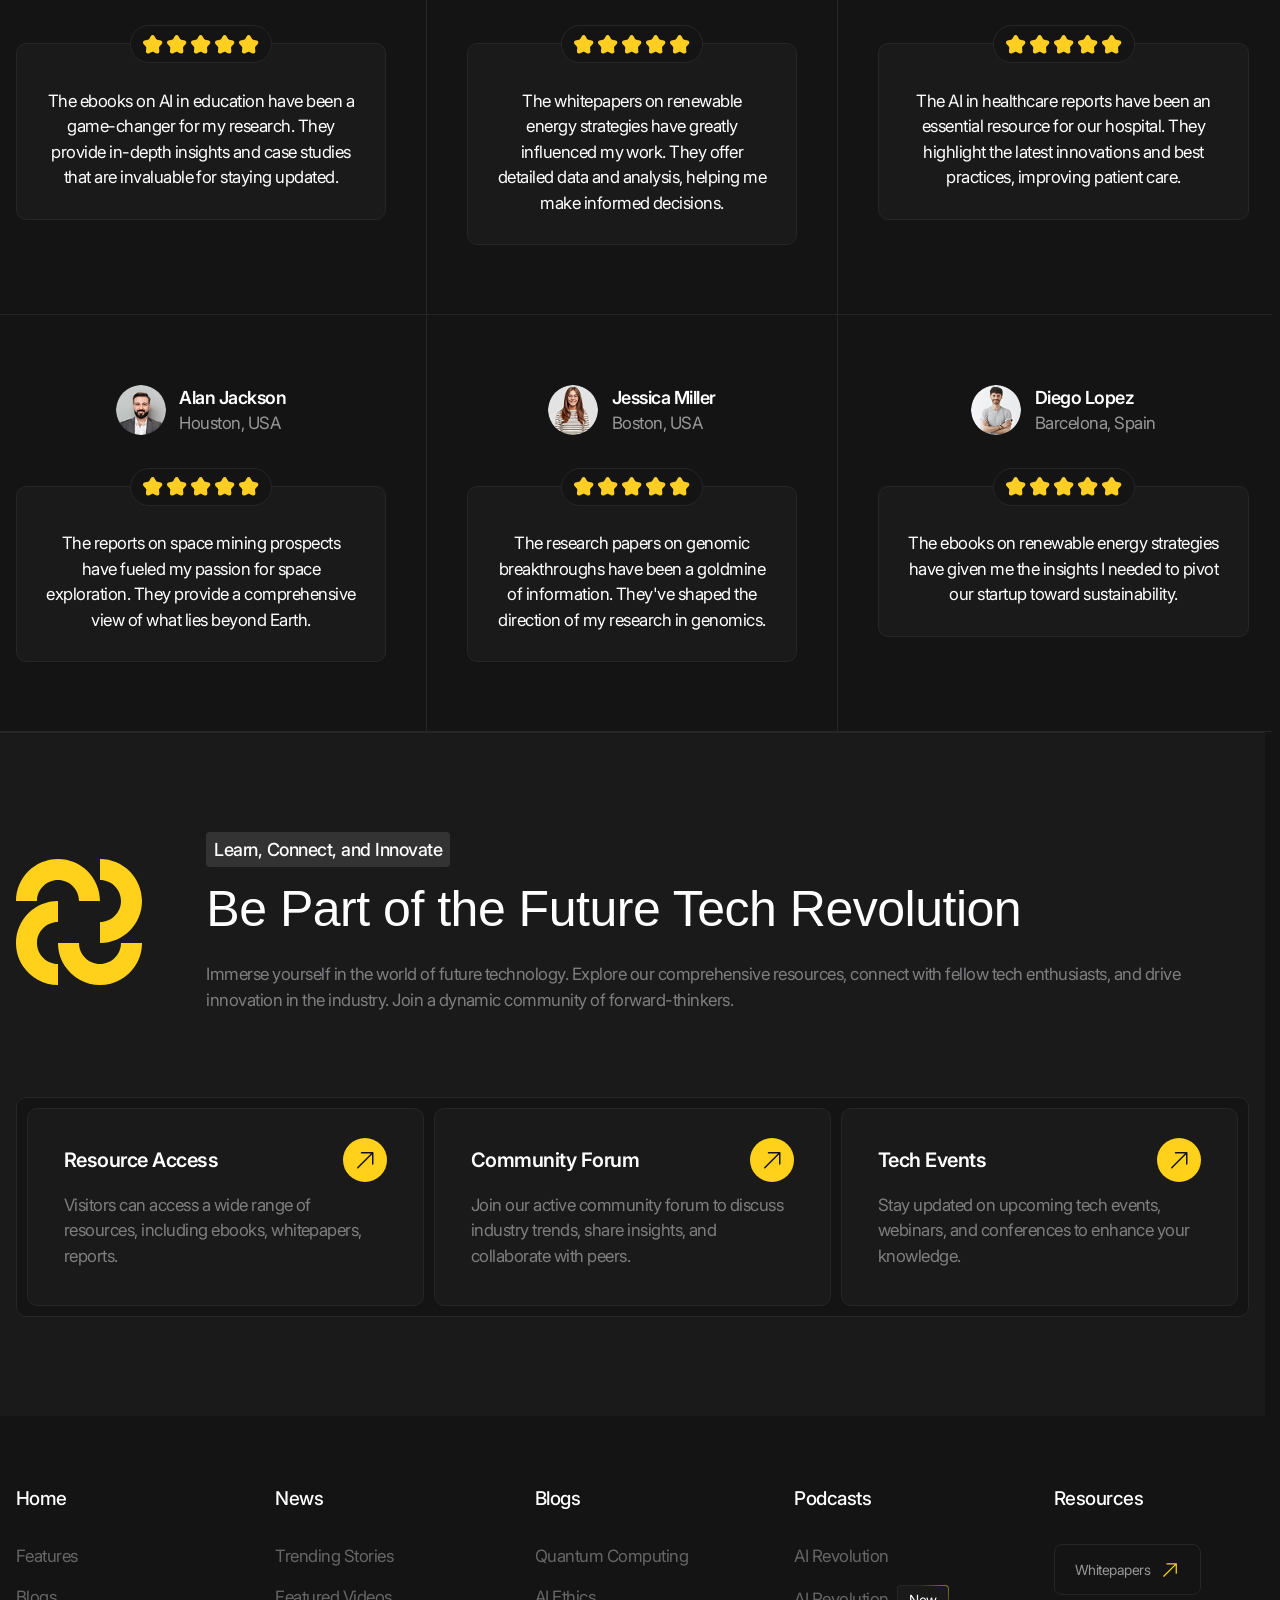
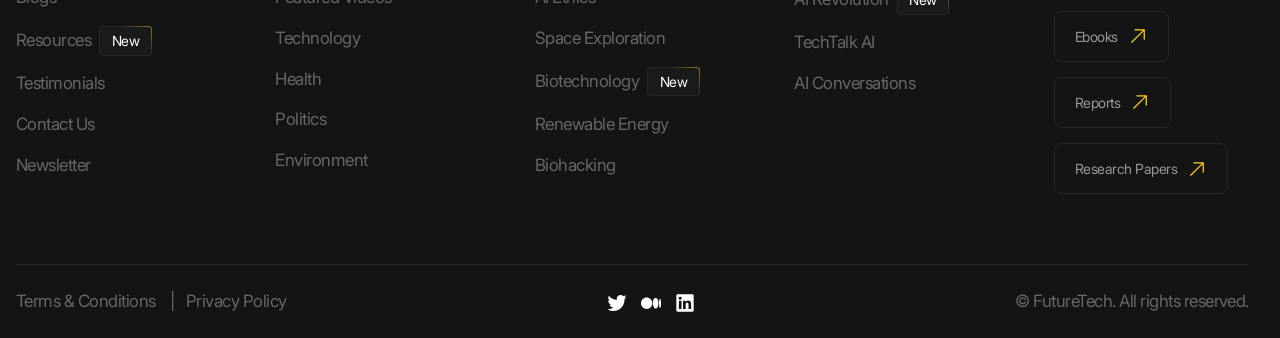
==== commit 380b7348: "blog page" ====
--- a/index.html
+++ b/index.html
@@ -26,20 +26,22 @@
             <nav class="header__menu">
               <ul class="header__menu-list">
                 <li class="header__menu-item">
-                  <a href="/" class="header__menu-link is-active">Home</a>
+                  <a href="./index.html" class="header__menu-link is-active">Home</a>
                 </li>
                 <li class="header__menu-item">
-                  <a href="/" class="header__menu-link">News</a>
+                  <a href="./news.html" class="header__menu-link">News</a>
                 </li>
                 <li class="header__menu-item">
-                  <a href="/" class="header__menu-link">Podcasts</a>
+                  <a href="./podcasts.html" class="header__menu-link">Podcasts</a>
                 </li>
                 <li class="header__menu-item">
-                  <a href="/" class="header__menu-link">Resources</a>
+                  <a href="./resources.html" class="header__menu-link">Resources</a>
                 </li>
               </ul>
             </nav>
-            <a href="/" class="header__contact-us-link button button--accent">Contact Us</a>
+            <a href="./contacts.hmtl" class="header__contact-us-link button button--accent"
+              >Contact Us</a
+            >
           </div>
           <button
             class="header__burger-button burger-button visible-mobile"
@@ -123,7 +125,7 @@
                 Over 1,000 articles on emerging tech trends and breakthroughs.
               </div>
             </div>
-            <a href="" class="resources-preview__button button icon icon-yellow-arrow"
+            <a href="" class="resources-preview__button button icon icon--yellow-arrow"
               >Explore Resources</a
             >
           </div>
@@ -307,7 +309,7 @@
                 Explore FutureTech's In-Depth Blog Posts
               </h2>
             </div>
-            <a href="/" class="section__link button"
+            <a href="./blog.html" class="section__link button"
               ><span class="icon icon--yellow-arrow">View All Blogs</span></a
             >
           </div>
@@ -496,7 +498,7 @@
                         </ul>
                       </div>
                     </div>
-                    <a href="/" class="blog-card__link button"
+                    <a href="./blog.html" class="blog-card__link button"
                       ><span class="icon icon--yellow-arrow">View Blog</span></a
                     >
                   </article>
@@ -603,7 +605,7 @@
                         </ul>
                       </div>
                     </div>
-                    <a href="/" class="blog-card__link button"
+                    <a href="./blog.html" class="blog-card__link button"
                       ><span class="icon icon--yellow-arrow">View Blog</span></a
                     >
                   </article>
@@ -710,7 +712,7 @@
                         </ul>
                       </div>
                     </div>
-                    <a href="/" class="blog-card__link button"
+                    <a href="./blog.html" class="blog-card__link button"
                       ><span class="icon icon--yellow-arrow">View Blog</span></a
                     >
                   </article>
@@ -1294,6 +1296,7 @@
         </div>
       </section>
     </main>
+
     <footer class="footer">
       <div class="footer__inner container">
         <div class="footer__body">
@@ -1346,7 +1349,7 @@
               </ul>
             </div>
             <div class="footer__menu-column">
-              <a href="/" class="footer__menu-main-link">Blogs</a>
+              <a href="./blog.html" class="footer__menu-main-link">Blogs</a>
               <ul class="footer__menu-list">
                 <li class="footer__menu-item">
                   <a href="/" class="footer__menu-link">Quantum Computing</a>
--- a/styles/main.css
+++ b/styles/main.css
@@ -455,6 +455,37 @@
   font-style: normal;
   font-display: swap;
 }
+.expandable-content {
+  --initialMaxHeight: 31.25rem;
+  position: relative;
+  overflow-y: hidden;
+}
+.expandable-content.is-expanded::before,
+.expandable-content.is-expanded .expandable-content__button {
+  opacity: 0;
+  visibility: hidden;
+}
+.expandable-content:not(.is-expanded) {
+  max-height: var(--initialMaxHeight);
+}
+.expandable-content::before {
+  content: "";
+  position: absolute;
+  bottom: 0;
+  left: 0;
+  width: 100%;
+  height: 30%;
+  background-image: linear-gradient(180deg, rgba(20, 20, 20, 0) 0%, #141414 77.38%);
+  pointer-events: none;
+  transition-duration: var(--transition-duration);
+}
+.expandable-content__button {
+  position: absolute;
+  left: 50%;
+  translate: -50%;
+  bottom: 4.25rem;
+}
+
 .icon {
   display: inline-flex;
   align-items: center;
@@ -483,6 +514,9 @@
 }
 .icon--yellow-eye::after {
   background-image: url("../../icons/eye-yellow.svg");
+}
+.icon--gray-arrow-down::after {
+  background-image: url("../../icons/gray-down-arrow.svg");
 }
 
 .logo {
@@ -1128,6 +1162,9 @@
 .section__body {
   border-block: var(--border);
 }
+.section__link {
+  max-width: 22.5rem;
+}
 
 .list__item:not(:last-child) {
   border: var(--border);
@@ -1439,6 +1476,11 @@
   .blog-actions__list {
     -moz-column-gap: 0.5rem;
          column-gap: 0.5rem;
+  }
+}
+@media (width <= 47.99875rem) {
+  .blog-actions__list {
+    justify-content: center;
   }
 }
 .blog-actions__button {
@@ -1585,6 +1627,43 @@
 }
 .bordered-grid--2-cols {
   --columns: 2;
+  --itemPaddingX: 5rem;
+}
+@media (width <= 90.06125rem) {
+  .bordered-grid--2-cols {
+    --itemPaddingX: 3.125rem;
+  }
+}
+@media (width > 47.99875rem) {
+  .bordered-grid--2-cols .bordered-grid__item:nth-child(odd) {
+    padding-right: var(--itemPaddingX);
+    border-right: var(--border);
+  }
+  .bordered-grid--2-cols .bordered-grid__item:nth-child(even) {
+    position: relative;
+  }
+  .bordered-grid--2-cols .bordered-grid__item:nth-child(even)::before {
+    content: "";
+    position: absolute;
+    left: auto;
+    right: 100%;
+    translate: 50%;
+    bottom: 0;
+    width: 100vw;
+    height: 0.0625rem;
+    background-color: var(--color-dark-15);
+  }
+  .bordered-grid--2-cols .bordered-grid__item:nth-child(even) {
+    padding-left: var(--itemPaddingX);
+  }
+}
+@media (width <= 47.99875rem) {
+  .bordered-grid--2-cols {
+    --columns: 1;
+  }
+  .bordered-grid--2-cols .bordered-grid__item:not(:last-child) {
+    border-bottom: var(--border);
+  }
 }
 .bordered-grid--3-cols {
   --columns: 3;
@@ -1607,10 +1686,11 @@
     position: relative;
   }
   .bordered-grid--3-cols .bordered-grid__item:nth-child(3n-1)::before {
+    content: "";
     position: absolute;
     left: 50%;
+    right: auto;
     translate: -50%;
-    content: "";
     bottom: 0;
     width: 100vw;
     height: 0.0625rem;
@@ -1733,4 +1813,407 @@
   .about__list {
     grid-template-columns: repeat(3, 1fr);
   }
+}
+
+.hero-alt__header {
+  padding-top: clamp(2.5rem, 0.6869834711rem + 7.4380165289vw, 8.125rem);
+  padding-bottom: clamp(2.5rem, 0.2840909091rem + 9.0909090909vw, 9.375rem);
+  border-bottom: var(--border);
+}
+.hero-alt__header-inner {
+  display: grid;
+  row-gap: 1.25rem;
+  -moz-column-gap: 5rem;
+       column-gap: 5rem;
+  align-items: center;
+}
+@media (width <= 90.06125rem) {
+  .hero-alt__header-inner {
+    -moz-column-gap: 3.75rem;
+         column-gap: 3.75rem;
+  }
+}
+@media (width > 47.99875rem) {
+  .hero-alt__header-inner {
+    grid-template-columns: auto 1fr;
+  }
+}
+@media (width <= 47.99875rem) {
+  .hero-alt__header-inner {
+    row-gap: ren(14);
+  }
+}
+.hero-alt__title {
+  grid-column: -1/1;
+}
+@media (width > 47.99875rem) {
+  .hero-alt__title-hidden-part {
+    position: absolute !important;
+    width: 1px !important;
+    height: 1px !important;
+    margin: -1px !important;
+    border: 0 !important;
+    padding: 0 !important;
+    white-space: nowrap !important;
+    clip: rect(0 0 0 0) !important;
+    clip-path: inset(100%) !important;
+    overflow: hidden !important;
+  }
+}
+
+.summary--2-cols .summary__list {
+  display: grid;
+  grid-template-columns: repeat(2, 1fr);
+  row-gap: 1.875rem;
+  -moz-column-gap: 1.25rem;
+       column-gap: 1.25rem;
+}
+@media (width <= 90.06125rem) {
+  .summary--2-cols .summary__list {
+    row-gap: 1.25rem;
+  }
+}
+.summary--2-cols .summary__item--wide {
+  grid-column: -1/1;
+  margin-top: 1.25rem;
+  row-gap: clamp(0.625rem, 0.5041322314rem + 0.4958677686vw, 1rem);
+}
+.summary__list {
+  display: flex;
+  align-items: center;
+  -moz-column-gap: clamp(1.25rem, 0.645661157rem + 2.479338843vw, 3.125rem);
+       column-gap: clamp(1.25rem, 0.645661157rem + 2.479338843vw, 3.125rem);
+}
+.summary__item {
+  display: grid;
+  row-gap: 0.25rem;
+}
+@media (width <= 90.06125rem) {
+  .summary__item {
+    row-gap: 0.125rem;
+  }
+}
+.summary__value {
+  color: var(--color-light);
+}
+
+.news-card {
+  display: grid;
+  row-gap: 1.25rem;
+  height: 100%;
+}
+@media (width <= 90.06125rem) {
+  .news-card {
+    row-gap: 0.625rem;
+  }
+}
+.news-card:has(.news-card__summary) {
+  padding-block: clamp(2.5rem, 1.694214876rem + 3.305785124vw, 5rem);
+  display: grid;
+  -moz-column-gap: 5rem;
+       column-gap: 5rem;
+  align-items: center;
+}
+@media (width <= 90.06125rem) {
+  .news-card:has(.news-card__summary) {
+    -moz-column-gap: 2.5rem;
+         column-gap: 2.5rem;
+  }
+}
+@media (width > 47.99875rem) {
+  .news-card:has(.news-card__summary) {
+    grid-template-areas: "image other" "image other" "image other";
+    grid-template-columns: 32% auto;
+  }
+}
+.news-card:has(.news-card__summary) .news-card__image {
+  height: clamp(13.3125rem, 9.0015495868rem + 17.6859504132vw, 26.6875rem);
+}
+@media (width > 47.99875rem) {
+  .news-card:has(.news-card__summary) .news-card__image {
+    grid-area: image;
+  }
+}
+.news-card:has(.news-card__summary) .news-card__title {
+  font-size: clamp(1.25rem, 1.0082644628rem + 0.9917355372vw, 2rem);
+  font-family: var(--font-family-base);
+  font-weight: 600;
+}
+.news-card__image {
+  border-radius: 0.75rem;
+  height: 13.875rem;
+  width: 100%;
+  -o-object-fit: cover;
+     object-fit: cover;
+}
+@media (width <= 90.06125rem) {
+  .news-card__image {
+    border-radius: 0.625rem;
+    height: 11.5625rem;
+  }
+}
+.news-card__body {
+  display: grid;
+  row-gap: 0.625rem;
+}
+@media (width <= 90.06125rem) {
+  .news-card__body {
+    row-gap: 0.25rem;
+  }
+}
+@media (width <= 47.99875rem) {
+  .news-card__body {
+    row-gap: 1rem;
+  }
+}
+.news-card__controls {
+  display: flex;
+  align-items: center;
+  justify-content: space-between;
+  -moz-column-gap: 1rem;
+       column-gap: 1rem;
+}
+@media (width <= 30.06125rem) {
+  .news-card__link {
+    min-width: 9.875rem;
+  }
+}
+
+.news {
+  display: grid;
+  row-gap: 3.75rem;
+  padding-block: clamp(2.5rem, 1.694214876rem + 3.305785124vw, 5rem);
+}
+@media (width <= 90.06125rem) {
+  .news {
+    row-gap: 2.5rem;
+  }
+}
+.news__header {
+  display: flex;
+  align-items: center;
+  -moz-column-gap: 1rem;
+       column-gap: 1rem;
+  justify-content: space-between;
+}
+.news__list {
+  display: grid;
+  grid-template-columns: repeat(auto-fit, minmax(22.375rem, 1fr));
+  gap: 1.875rem;
+}
+.news__title {
+  color: var(--color-gray-60);
+  font-size: clamp(1.25rem, 1.0888429752rem + 0.6611570248vw, 1.75rem);
+}
+
+.video-player {
+  position: relative;
+}
+.video-player__video {
+  width: 100%;
+  height: clamp(13.125rem, 9.055785124rem + 16.694214876vw, 25.75rem);
+  -o-object-fit: cover;
+     object-fit: cover;
+  border-radius: 0.75rem;
+}
+@media (width <= 90.06125rem) {
+  .video-player__video {
+    border-radius: 0.625rem;
+  }
+}
+.video-player__panel {
+  position: absolute;
+  inset: 0;
+  padding: 1.875rem;
+  display: flex;
+  justify-content: space-between;
+  align-items: end;
+  -moz-column-gap: 1rem;
+       column-gap: 1rem;
+  transition-duration: var(--transition-duration);
+}
+.video-player__panel:not(.is-active) {
+  opacity: 0;
+  visibility: hidden;
+}
+.video-player__panel::before {
+  content: "";
+  position: absolute;
+  inset: 0;
+  background-image: linear-gradient(180deg, rgba(20, 20, 20, 0) 44.27%, #141414 100%);
+}
+.video-player__panel * {
+  position: relative;
+}
+.video-player__play-button {
+  --size: 4.375rem;
+  display: flex;
+  align-items: center;
+  justify-content: center;
+  width: var(--size);
+  height: var(--size);
+  padding: 0;
+  background-color: transparent;
+  border: none;
+  color: var(--color-light);
+}
+@media (width <= 90.06125rem) {
+  .video-player__play-button {
+    --size: 3.125rem;
+  }
+}
+@media (any-hover: hover) {
+  .video-player__play-button:hover {
+    color: var(--color-accent);
+  }
+}
+@media (any-hover: none) {
+  .video-player__play-button:active {
+    color: var(--color-accent);
+  }
+}
+.video-player__duration {
+  color: var(--color-gray-50);
+  font-size: 1.125rem;
+}
+@media (width <= 90.06125rem) {
+  .video-player__duration {
+    font-size: 0.875rem;
+  }
+}
+
+.video-card {
+  display: grid;
+  row-gap: 1.875rem;
+}
+@media (width <= 90.06125rem) {
+  .video-card {
+    row-gap: 1.25rem;
+  }
+}
+.video-card__body {
+  display: grid;
+  row-gap: clamp(0.25rem, 0.1291322314rem + 0.4958677686vw, 0.625rem);
+}
+
+.table-of-contents {
+  padding: 1.25rem;
+  border-radius: 0.75rem;
+  background-color: var(--color-dark-10);
+  color: var(--color-light);
+}
+@media (width <= 90.06125rem) {
+  .table-of-contents {
+    padding: 1.125rem;
+    border-radius: 0.625rem;
+  }
+}
+.table-of-contents__list {
+  display: grid;
+  row-gap: 1.25rem;
+}
+@media (width <= 90.06125rem) {
+  .table-of-contents__list {
+    row-gap: 1rem;
+  }
+}
+.table-of-contents__item {
+  list-style-type: disc;
+  margin-left: 1.5em;
+}
+
+.blog-details__banner {
+  display: flex;
+  align-items: end;
+  min-height: clamp(17.5625rem, 11.1766528926rem + 26.1983471074vw, 37.375rem);
+  padding-block: clamp(1.0625rem, 0.0955578512rem + 3.9669421488vw, 4.0625rem);
+  text-align: center;
+  background: linear-gradient(180deg, rgba(20, 20, 20, 0) 0%, rgba(20, 20, 20, 0.88) 75.52%, #141414 100%), var(--bgImg) center/cover no-repeat;
+}
+.blog-details__title {
+  font-size: clamp(1.75rem, 1.0247933884rem + 2.9752066116vw, 4rem);
+  font-family: var(--font-family-base);
+  font-weight: 600;
+}
+.blog-details__body {
+  border-block: var(--border);
+}
+.blog-details__body-inner {
+  display: grid;
+  grid-template-columns: 1fr 32.5rem;
+}
+@media (width <= 63.99875rem) {
+  .blog-details__body-inner {
+    display: flex;
+    flex-direction: column-reverse;
+  }
+}
+@media (width > 63.99875rem) {
+  .blog-details__content {
+    border-right: var(--border);
+  }
+}
+.blog-details__intro, .blog-details__main, .blog-details__actions, .blog-details__summary {
+  padding: clamp(2.5rem, 1.694214876rem + 3.305785124vw, 5rem) 5rem;
+}
+@media (width <= 90.06125rem) {
+  .blog-details__intro, .blog-details__main, .blog-details__actions, .blog-details__summary {
+    padding-inline: 3.75rem;
+  }
+}
+@media (width <= 63.99875rem) {
+  .blog-details__intro, .blog-details__main, .blog-details__actions, .blog-details__summary {
+    padding-inline: 0;
+  }
+}
+@media (width <= 63.99875rem) {
+  .blog-details__intro, .blog-details__actions, .blog-details__summary {
+    position: relative;
+  }
+  .blog-details__intro::before, .blog-details__actions::before, .blog-details__summary::before {
+    content: "";
+    position: absolute;
+    left: 50%;
+    right: auto;
+    translate: -50%;
+    bottom: 0;
+    width: 100vw;
+    height: 0.0625rem;
+    background-color: var(--color-dark-15);
+  }
+}
+@media (width > 63.99875rem) {
+  .blog-details__intro, .blog-details__actions {
+    border-bottom: var(--border);
+  }
+}
+.blog-details__actions {
+  padding-block: clamp(1.25rem, 0.645661157rem + 2.479338843vw, 3.125rem);
+}
+.blog-details__body h2:not(:first-child),
+.blog-details__body h3:not(:first-child),
+.blog-details__body h4:not(:first-child),
+.blog-details__body h5:not(:first-child),
+.blog-details__body h6:not(:first-child) {
+  margin-top: 1.5em;
+}
+.blog-details__body h2:not(:last-child),
+.blog-details__body h3:not(:last-child),
+.blog-details__body h4:not(:last-child),
+.blog-details__body h5:not(:last-child),
+.blog-details__body h6:not(:last-child) {
+  margin-bottom: 1em;
+}
+.blog-details__main {
+  --initialMaxHeight: 46.3125rem;
+}
+@media (width <= 90.06125rem) {
+  .blog-details__main {
+    --initialMaxHeight: 43.25rem;
+  }
+}
+@media (width <= 47.99875rem) {
+  .blog-details__main {
+    --initialMaxHeight: 41.8125rem;
+  }
 }/*# sourceMappingURL=main.css.map */
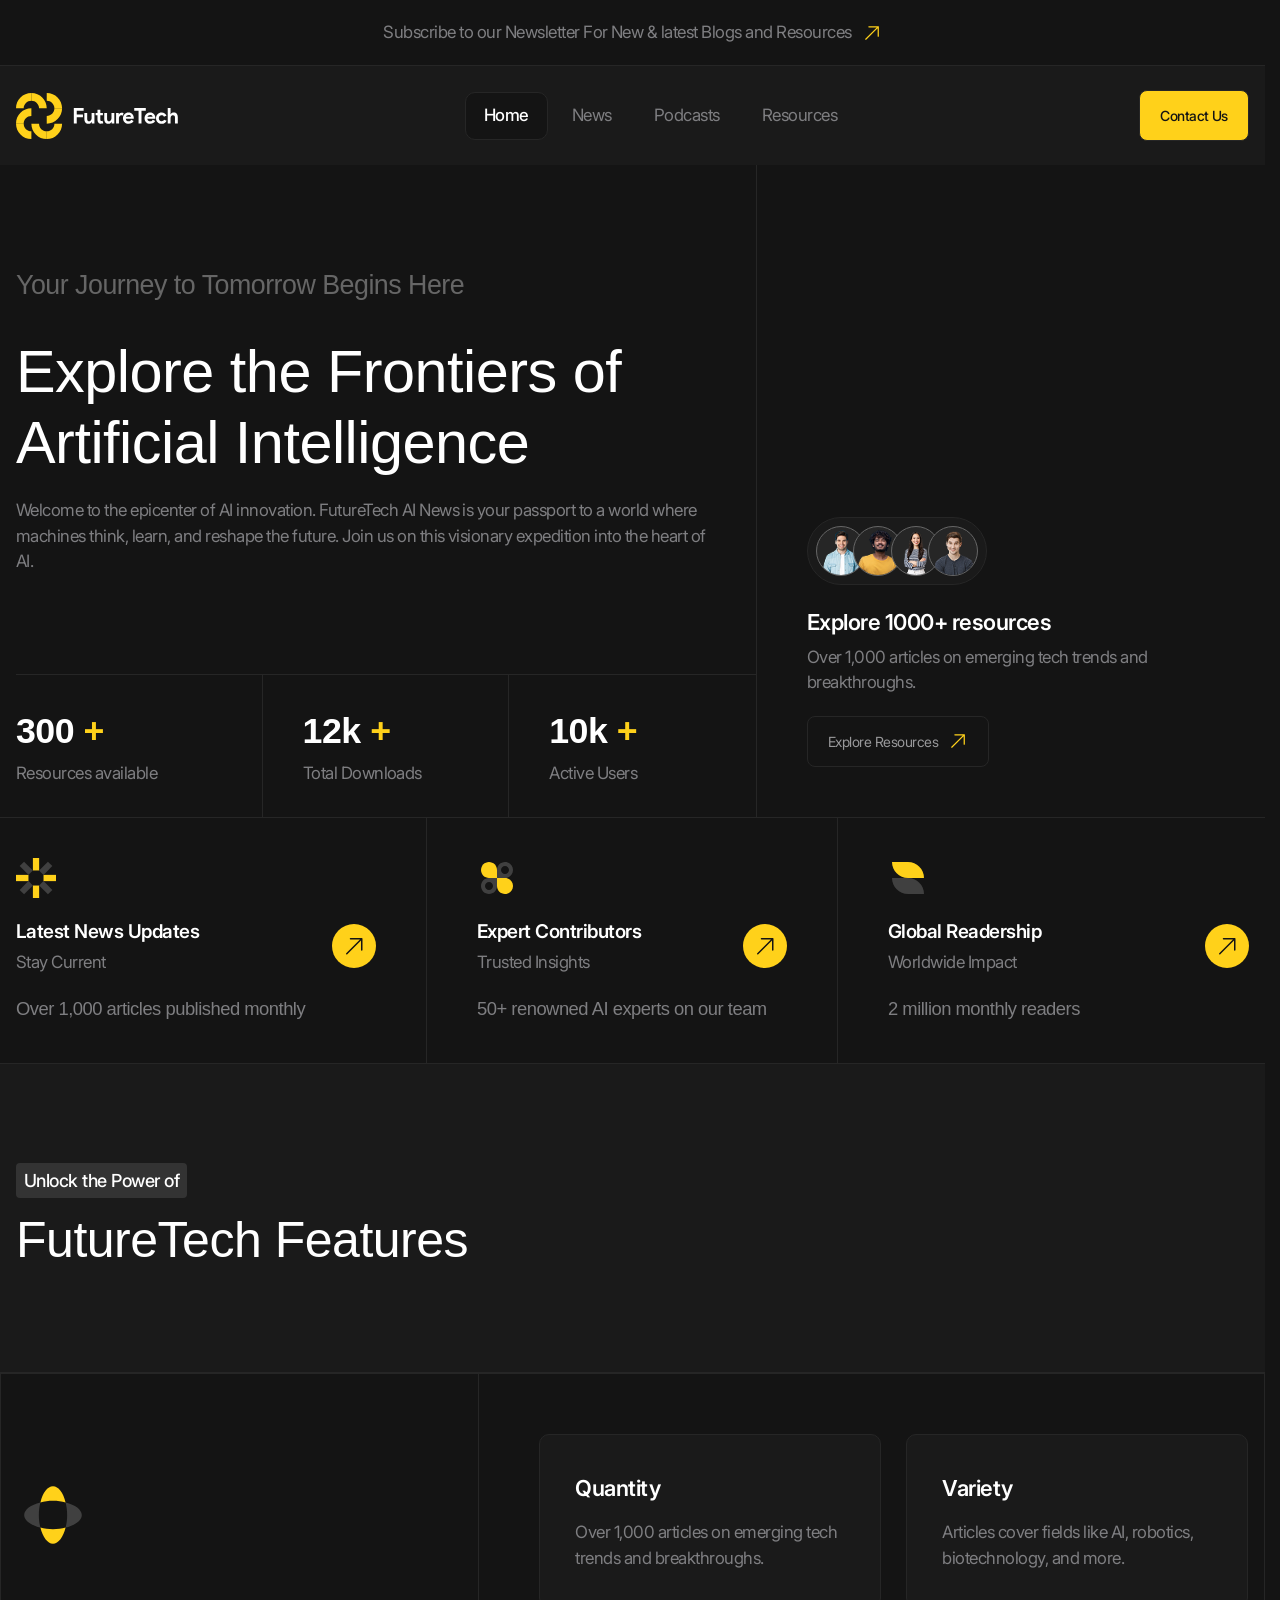
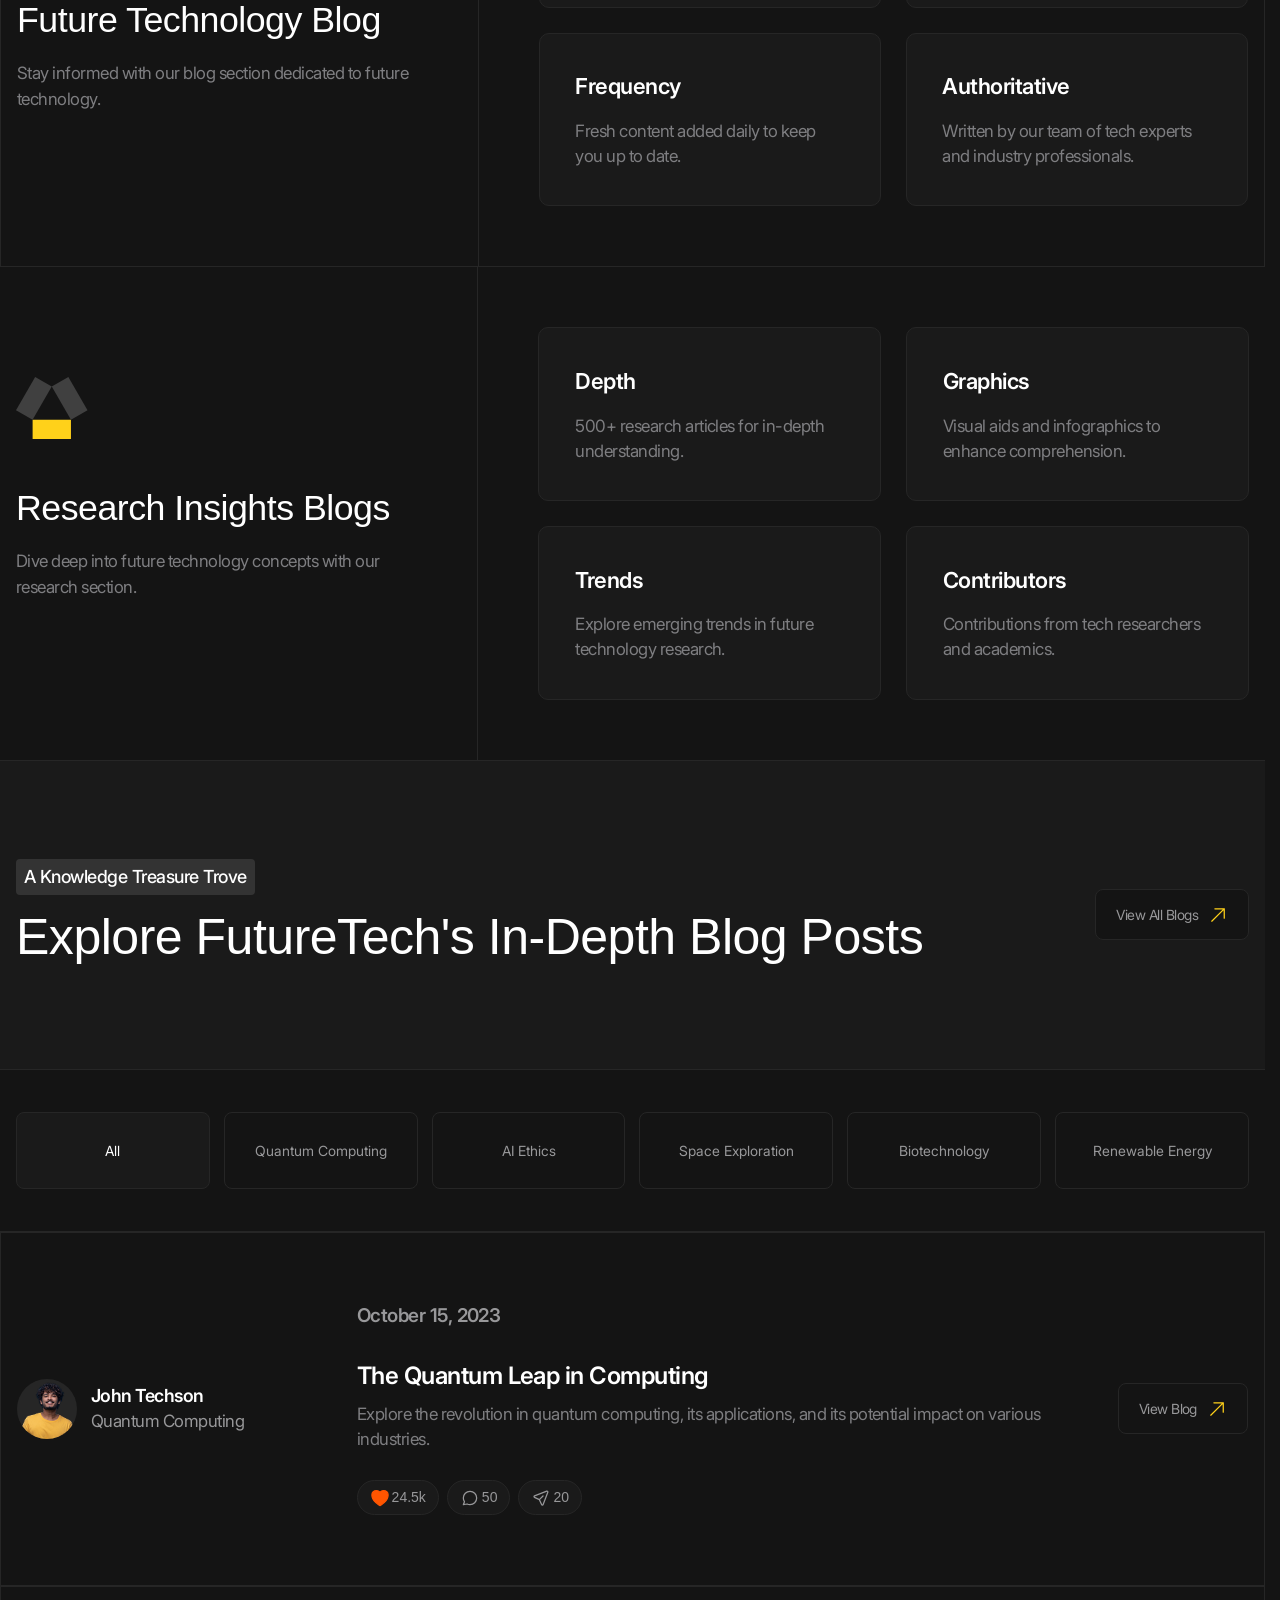
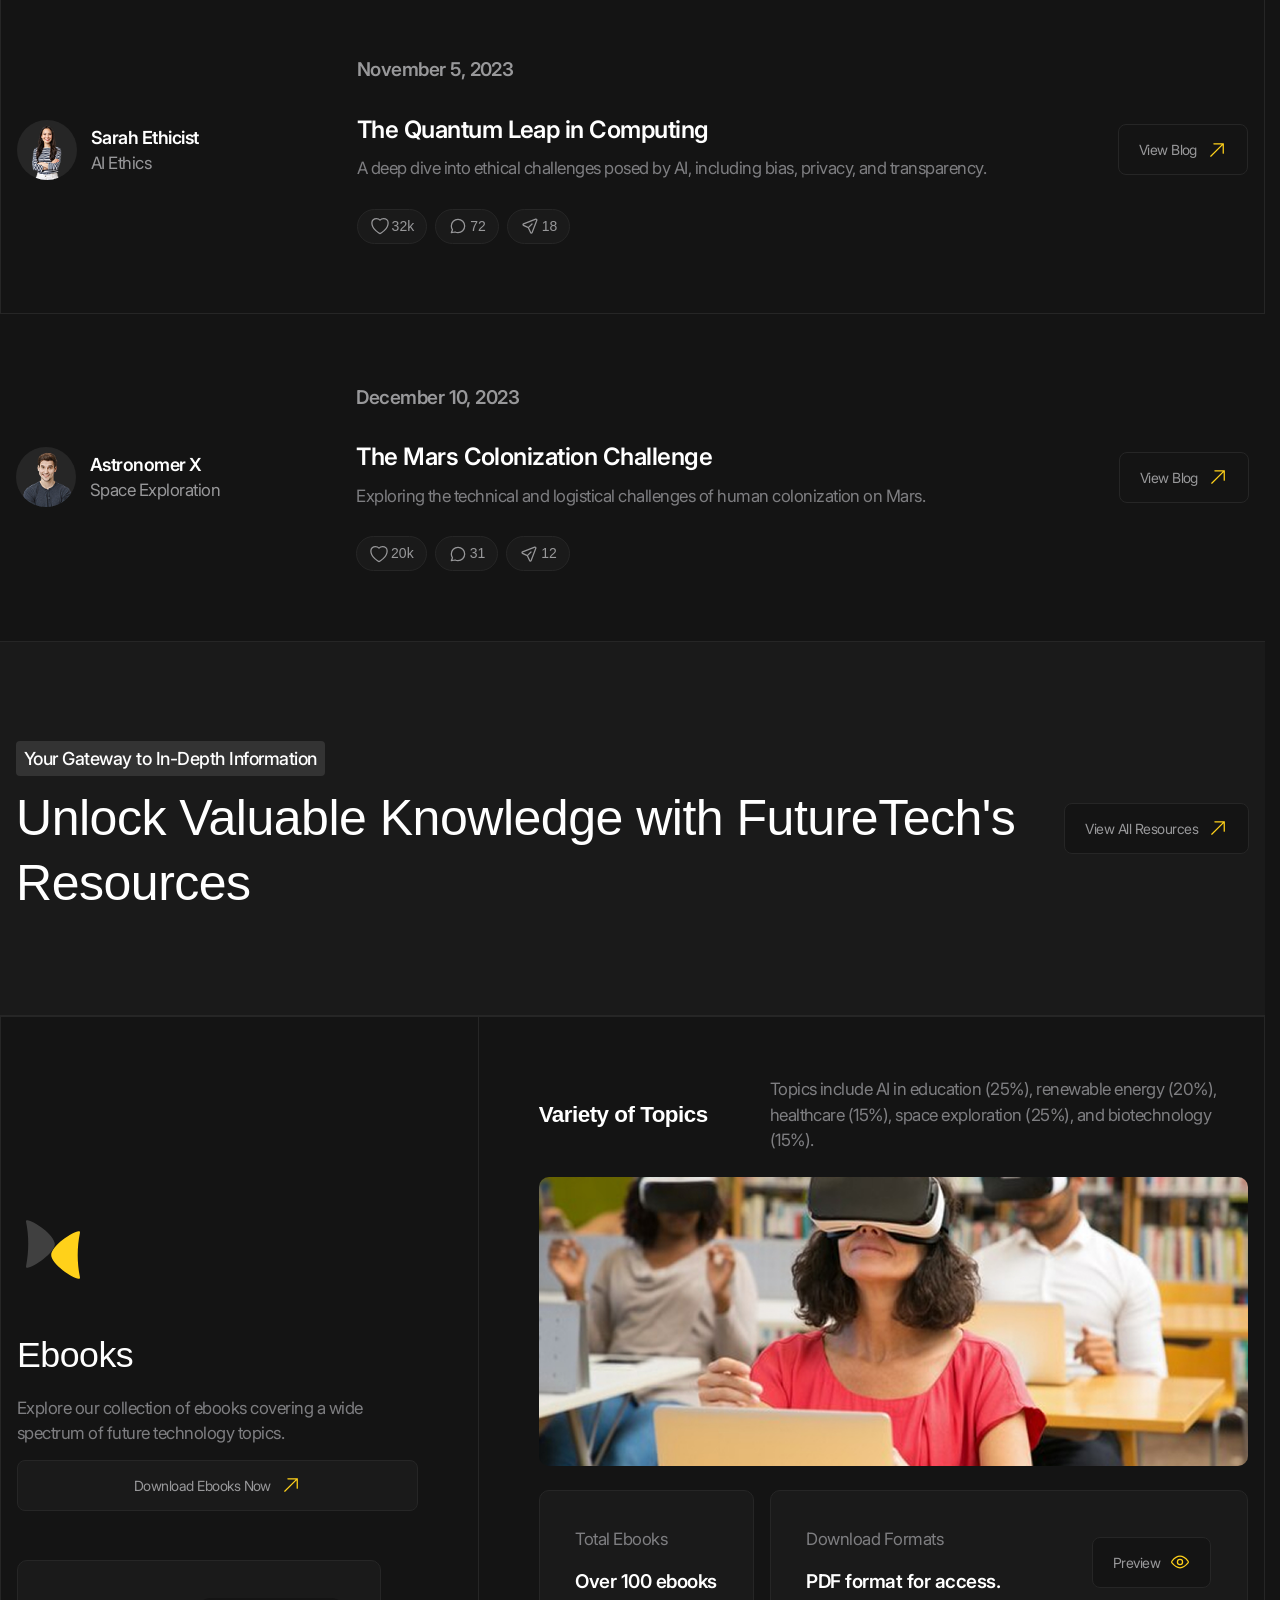
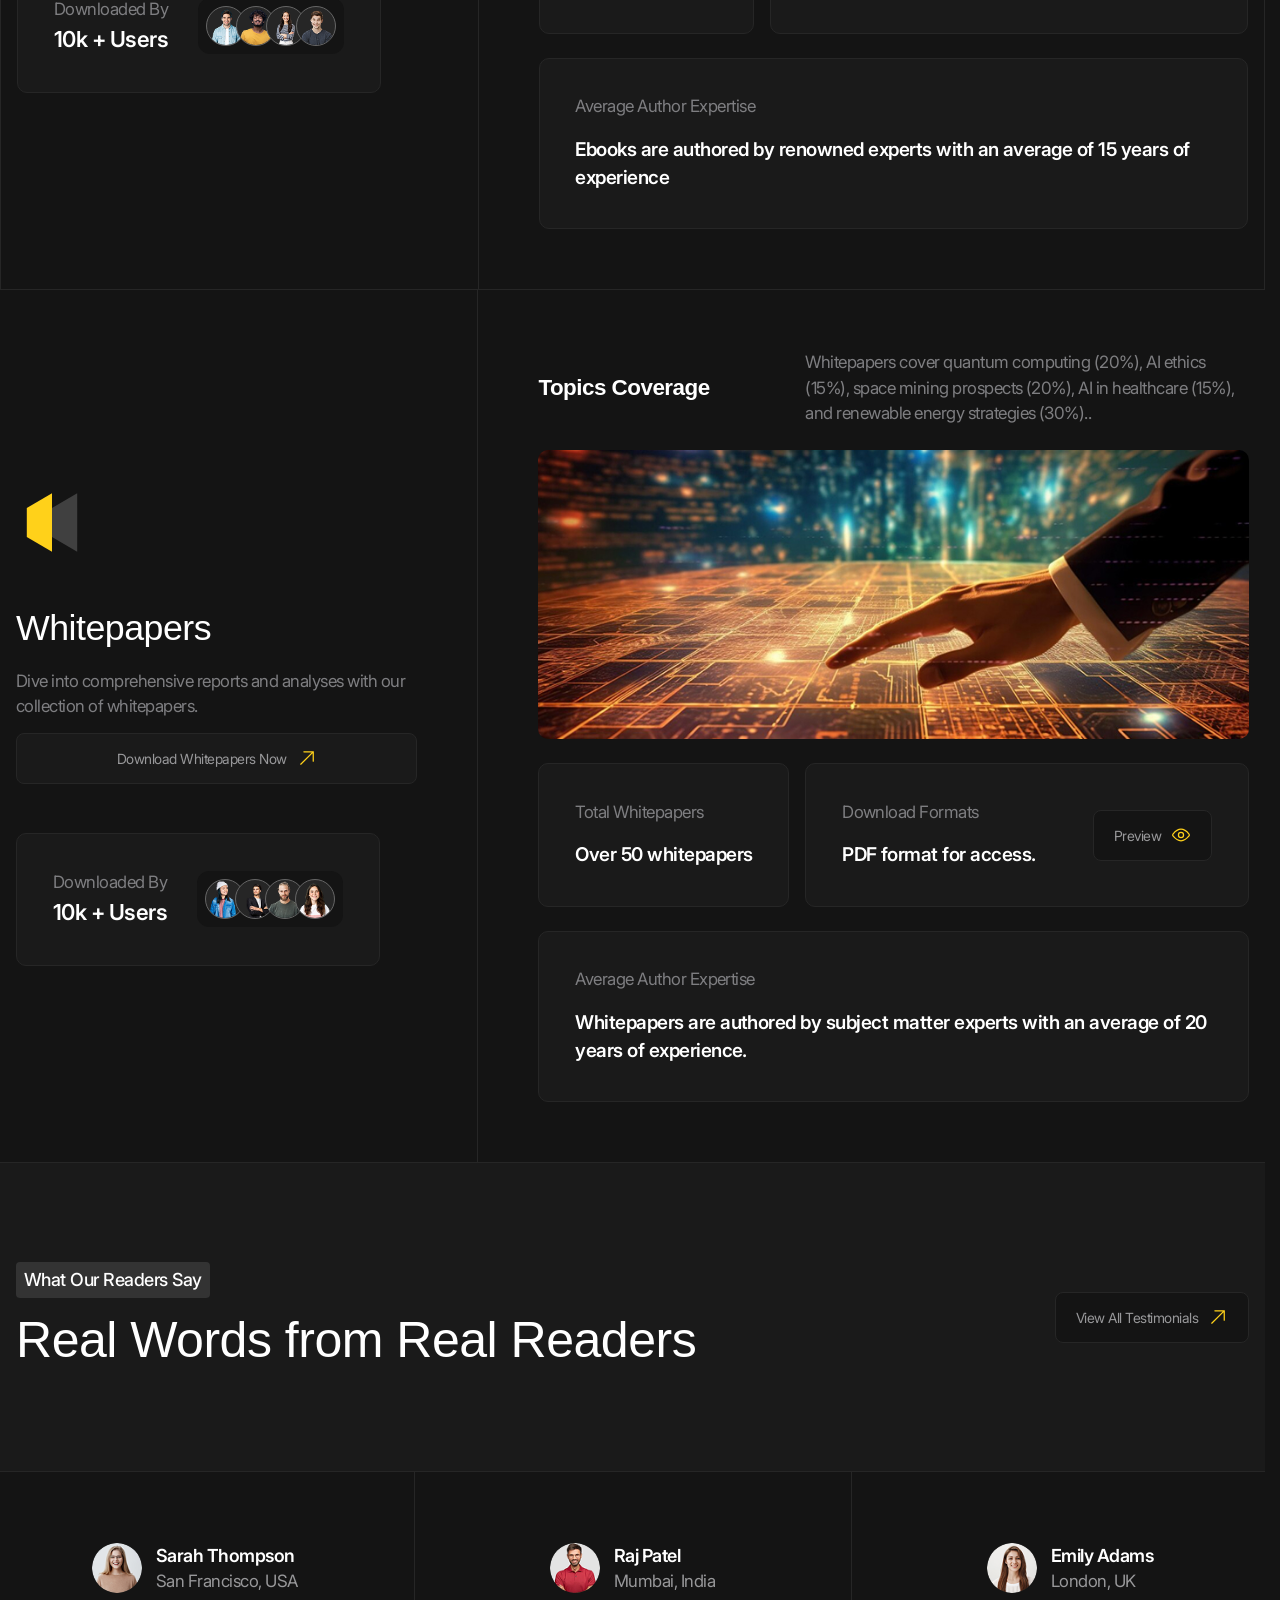
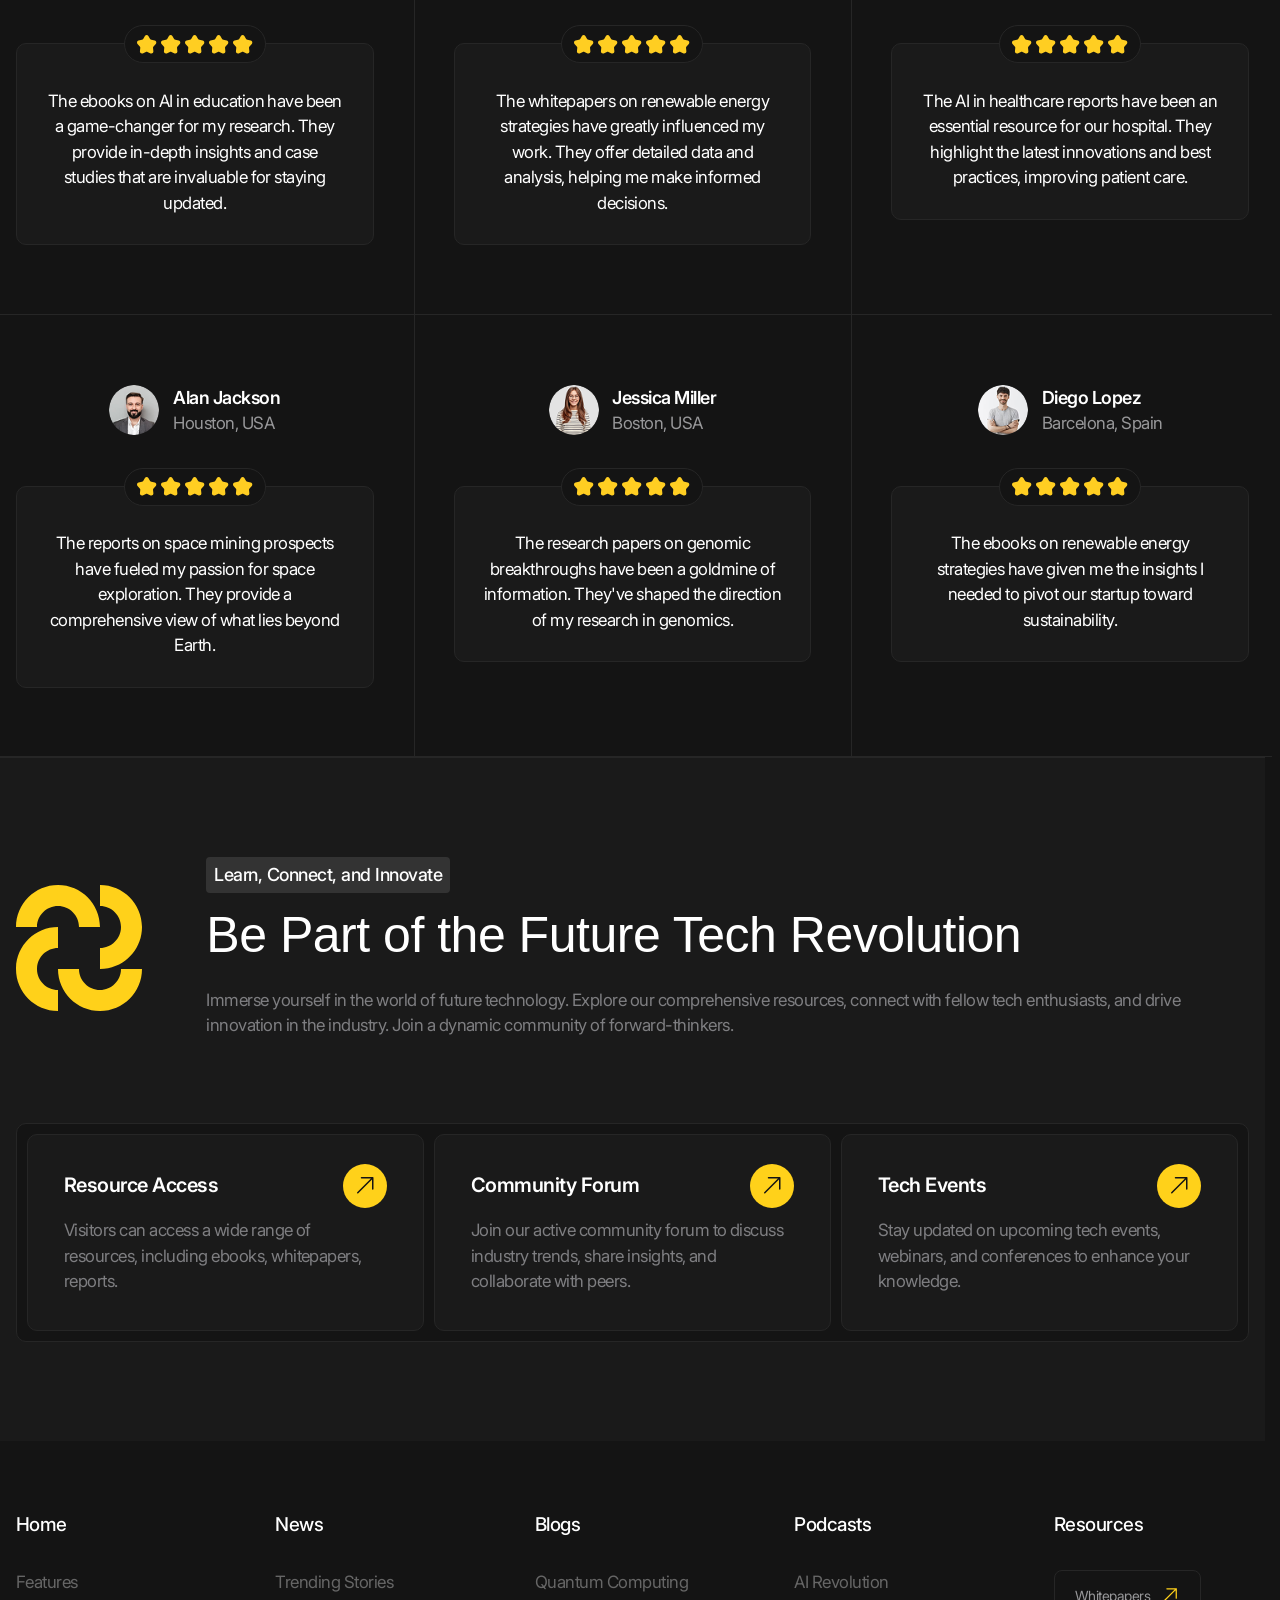
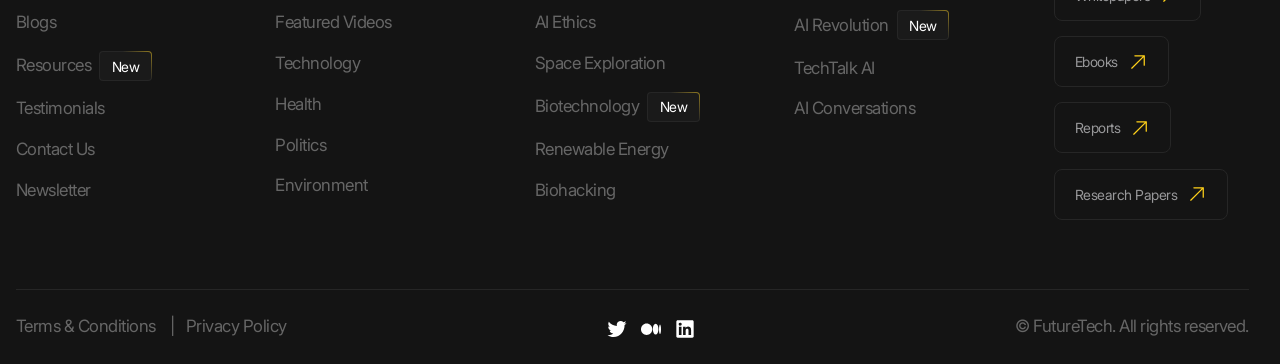
==== commit e03afc11: "podcasts page" ====
--- a/index.html
+++ b/index.html
@@ -1373,7 +1373,7 @@
               </ul>
             </div>
             <div class="footer__menu-column">
-              <a href="/" class="footer__menu-main-link">Podcasts</a>
+              <a href="./podcasts.html" class="footer__menu-main-link">Podcasts</a>
               <ul class="footer__menu-list">
                 <li class="footer__menu-item">
                   <a href="/" class="footer__menu-link">AI Revolution</a>
--- a/styles/main.css
+++ b/styles/main.css
@@ -1232,6 +1232,13 @@
   display: grid;
   row-gap: clamp(0.375rem, 0.173553719rem + 0.826446281vw, 1rem);
 }
+.card__preview-info:has(.card__rating-view) {
+  display: flex;
+  align-items: center;
+  -moz-column-gap: 1rem;
+       column-gap: 1rem;
+  justify-content: space-between;
+}
 .card__preview-extra {
   display: flex;
 }
@@ -1266,6 +1273,21 @@
 @media (width > 47.99875rem) {
   .card__grid--2-cols-alt {
     grid-template-columns: auto 1fr;
+  }
+}
+.card__grid--3-cols {
+  grid-template-columns: repeat(3, 1fr);
+  gap: clamp(1.25rem, 0.645661157rem + 2.479338843vw, 3.125rem) 1.25rem;
+}
+@media (width <= 90.06125rem) {
+  .card__grid--3-cols {
+    -moz-column-gap: 1rem;
+         column-gap: 1rem;
+  }
+}
+@media (width <= 47.99875rem) {
+  .card__grid--3-cols {
+    grid-template-columns: 1fr;
   }
 }
 .card__cell {
@@ -1668,6 +1690,8 @@
 .bordered-grid--3-cols {
   --columns: 3;
   --itemPaddingX: 3.125rem;
+  -moz-column-gap: calc(var(--itemPaddingX) * 2);
+       column-gap: calc(var(--itemPaddingX) * 2);
 }
 @media (width <= 90.06125rem) {
   .bordered-grid--3-cols {
@@ -1679,8 +1703,16 @@
     /*  ELements in 1 and 2 cols   */
   }
   .bordered-grid--3-cols .bordered-grid__item:nth-child(3n-2), .bordered-grid--3-cols .bordered-grid__item:nth-child(3n-1) {
-    padding-right: var(--itemPaddingX);
-    border-right: var(--border);
+    position: relative;
+  }
+  .bordered-grid--3-cols .bordered-grid__item:nth-child(3n-2)::after, .bordered-grid--3-cols .bordered-grid__item:nth-child(3n-1)::after {
+    content: "";
+    position: absolute;
+    top: 0;
+    left: calc(100% + var(--itemPaddingX));
+    width: 0.0625rem;
+    height: 100%;
+    background-color: var(--color-dark-15);
   }
   .bordered-grid--3-cols .bordered-grid__item:nth-child(3n-1) {
     position: relative;
@@ -1695,12 +1727,6 @@
     width: 100vw;
     height: 0.0625rem;
     background-color: var(--color-dark-15);
-  }
-  .bordered-grid--3-cols .bordered-grid__item {
-    /*  ELements in 3 cols   */
-  }
-  .bordered-grid--3-cols .bordered-grid__item:nth-child(3n-1), .bordered-grid--3-cols .bordered-grid__item:nth-child(3n) {
-    padding-left: var(--itemPaddingX);
   }
 }
 @media (width <= 63.99875rem) {
@@ -2021,6 +2047,9 @@
     border-radius: 0.625rem;
   }
 }
+.video-player__video--small {
+  height: clamp(13rem, 11.3481404959rem + 6.7768595041vw, 18.125rem);
+}
 .video-player__panel {
   position: absolute;
   inset: 0;
@@ -2044,6 +2073,10 @@
 }
 .video-player__panel * {
   position: relative;
+}
+.video-player__panel--center {
+  align-items: center;
+  justify-content: center;
 }
 .video-player__play-button {
   --size: 4.375rem;
@@ -2083,7 +2116,10 @@
 }
 
 .video-card {
-  display: grid;
+  display: flex;
+  flex-direction: column;
+  align-items: start;
+  height: 100%;
   row-gap: 1.875rem;
 }
 @media (width <= 90.06125rem) {
@@ -2094,6 +2130,10 @@
 .video-card__body {
   display: grid;
   row-gap: clamp(0.25rem, 0.1291322314rem + 0.4958677686vw, 0.625rem);
+  flex-grow: 1;
+}
+.video-card__player {
+  width: 100%;
 }
 
 .table-of-contents {
